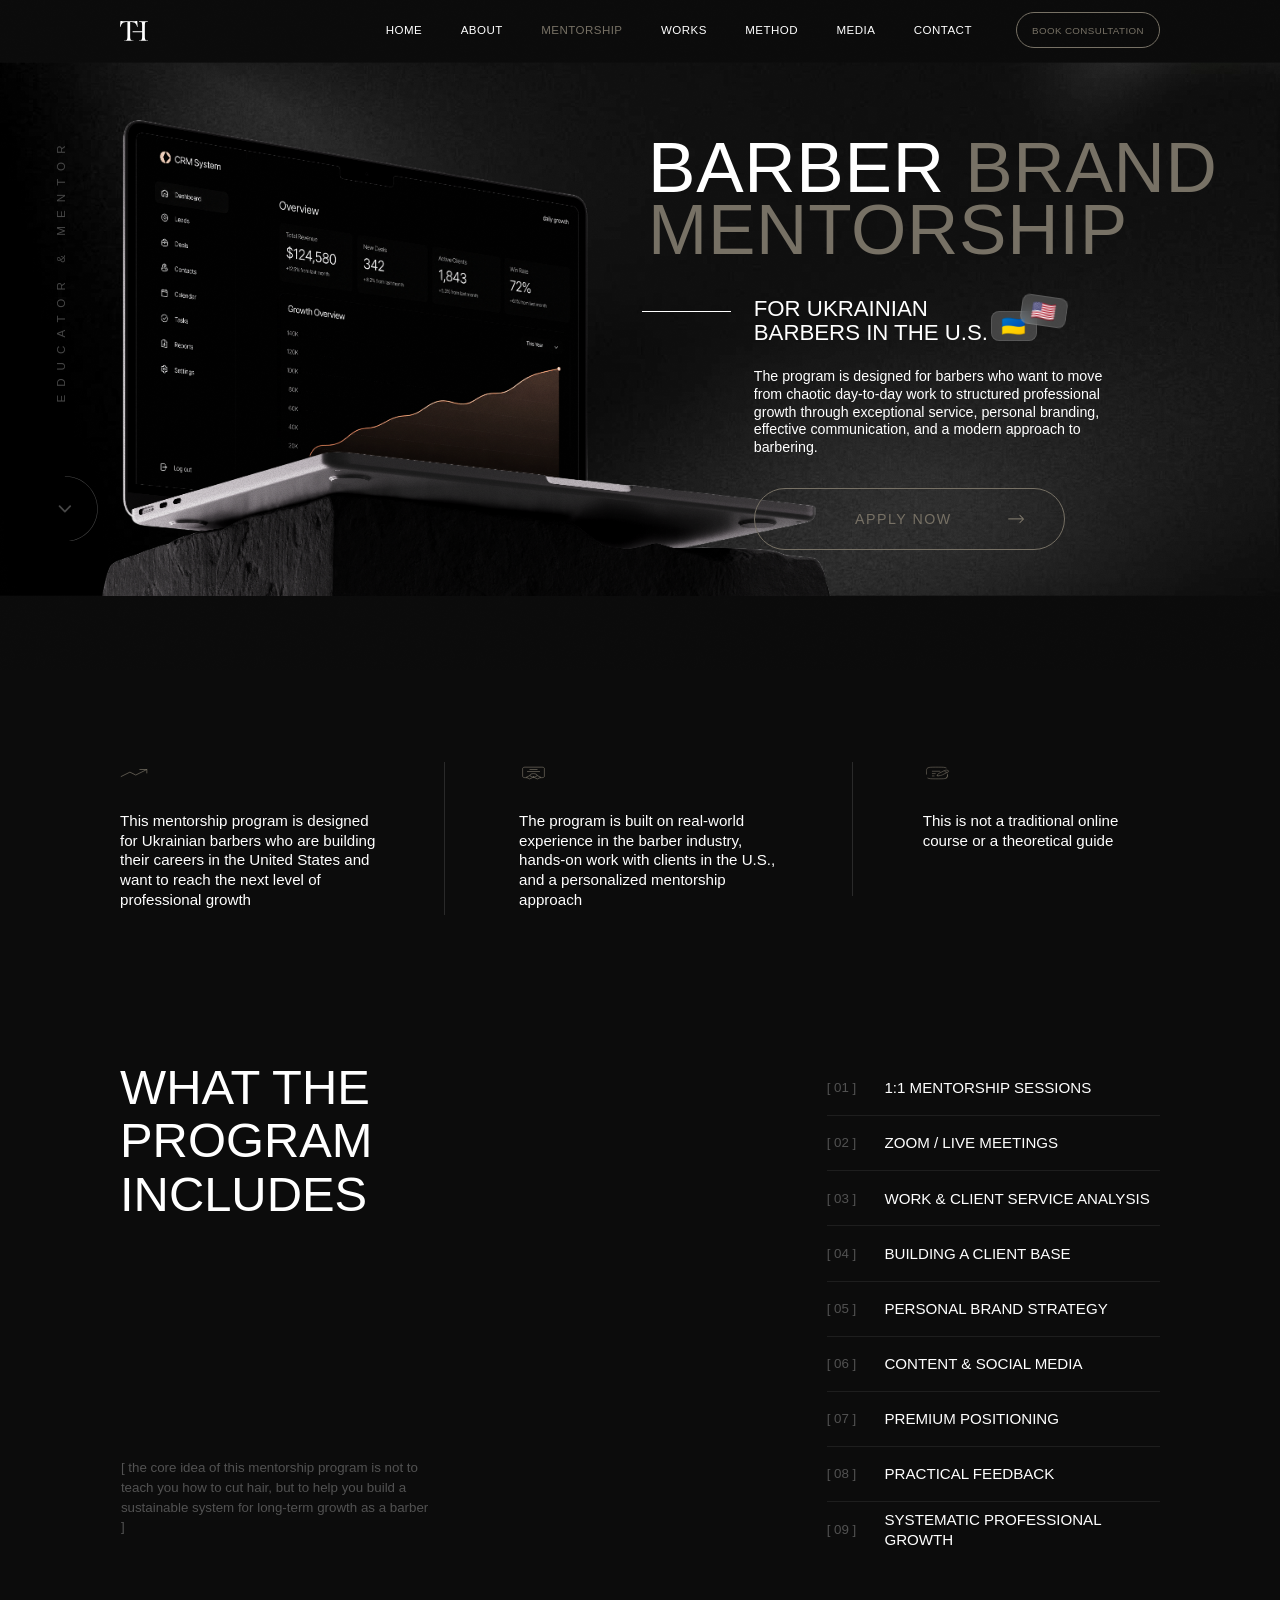
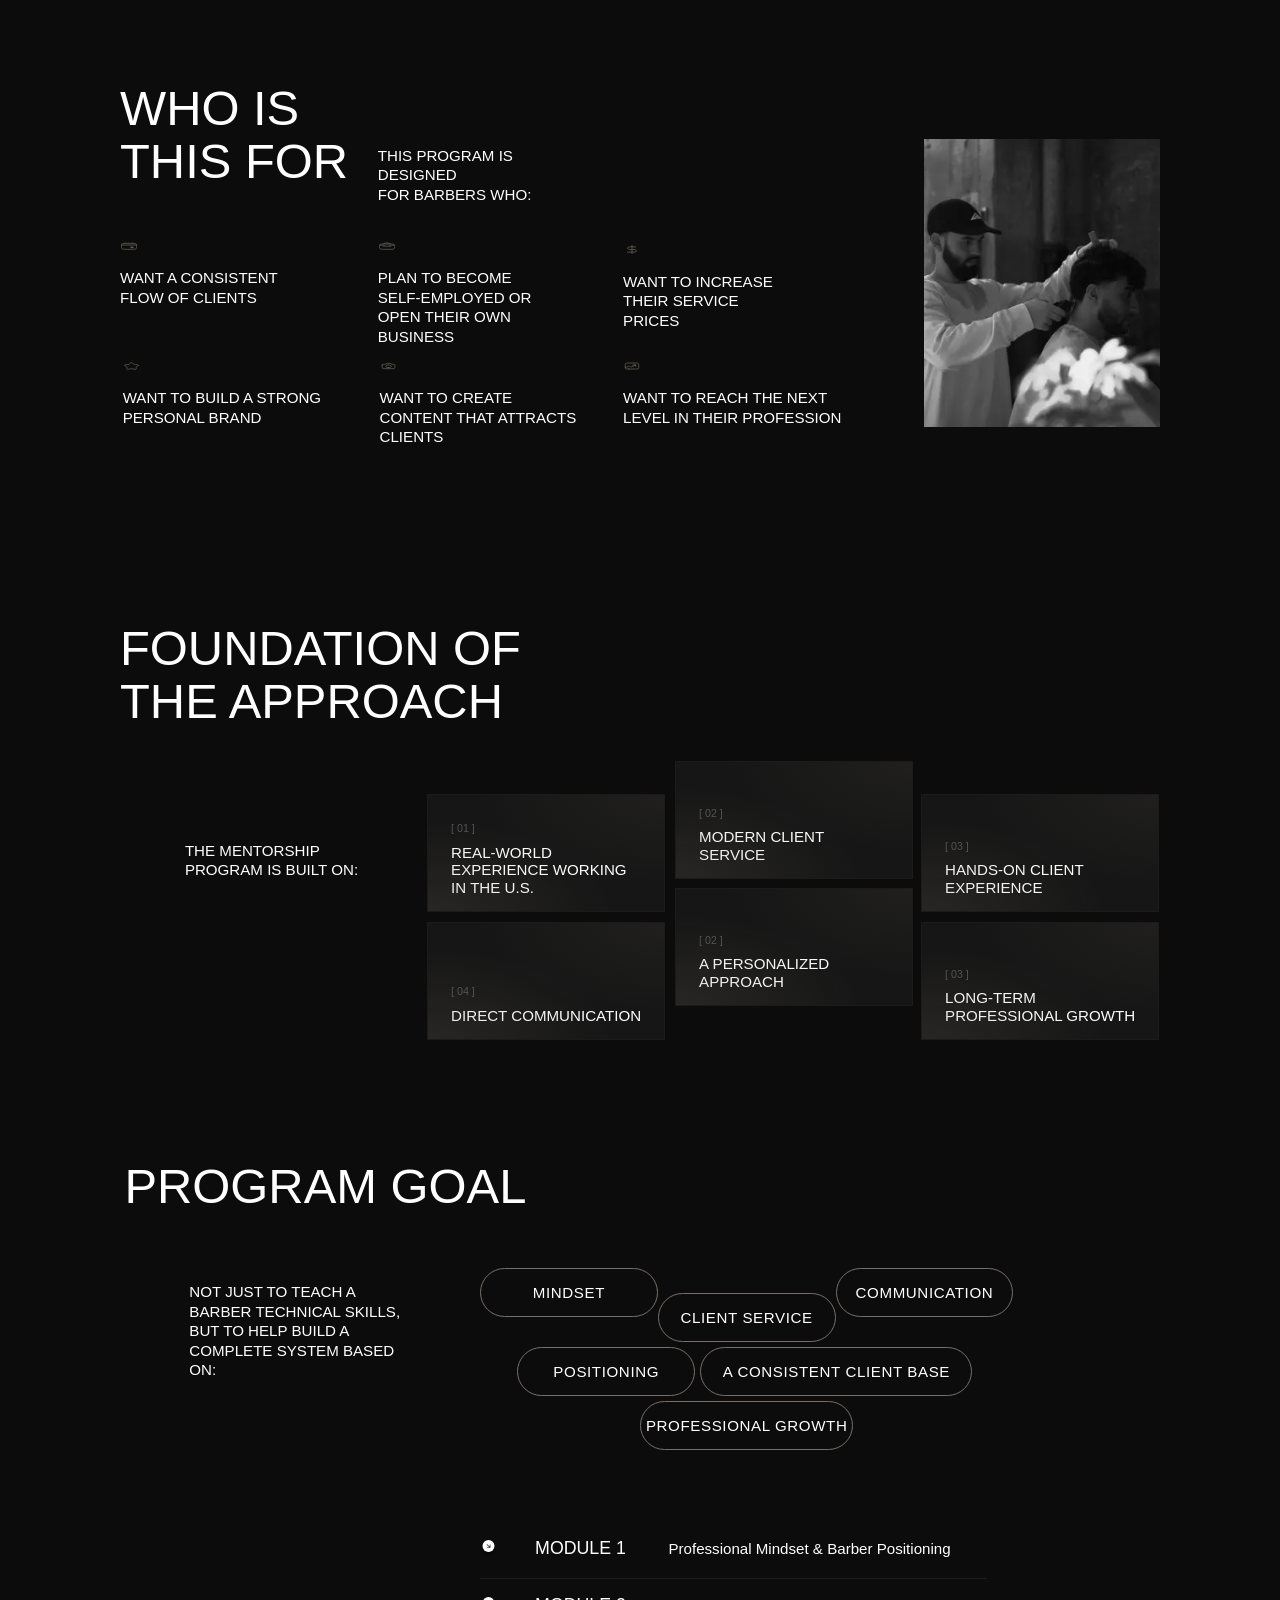
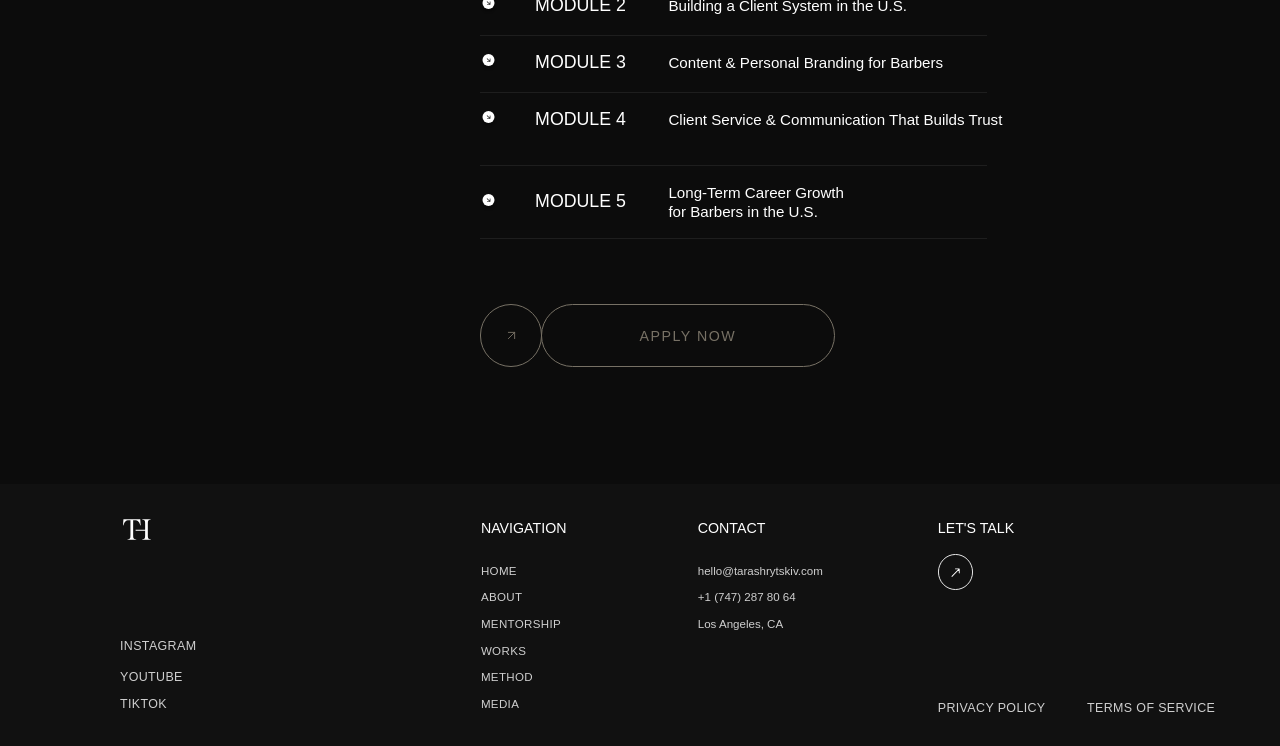
==== mentorship.html @ 2d1a627c "Initial commit — Taras Hrytskiv personal website Co-Authored-By: Claude Sonnet 4.6 <noreply@anthropi" ====
<!DOCTYPE html>
<html lang="en">
<head>
  <meta charset="UTF-8" />
  <link rel="icon" type="image/x-icon" href="assets/favicon.ico" />
  <link rel="icon" type="image/svg+xml" href="assets/favicon.svg" />
  <link rel="icon" type="image/png" sizes="32x32" href="assets/favicon-32.png" />
  <link rel="apple-touch-icon" sizes="180x180" href="assets/apple-touch-icon.png" />
  <meta name="viewport" content="width=device-width, initial-scale=1.0" />
  <title>Barber Brand Mentorship — Taras Hrytskiv</title>
  <link rel="stylesheet" href="styles/base.css" />
  <link rel="stylesheet" href="styles/bbm-hero.css" />
  <link rel="stylesheet" href="styles/method-hero.css" />
  <link rel="stylesheet" href="styles/bbm-b2.css" />
  <link rel="stylesheet" href="styles/bbm-b3.css" />
  <link rel="stylesheet" href="styles/bbm-b4.css" />
  <link rel="stylesheet" href="styles/bbm-b5.css" />
  <link rel="stylesheet" href="styles/bbm-b6.css" />
  <link rel="stylesheet" href="styles/footer.css" />
</head>
<body>

<!-- ═══ BBM BLOCK 1 — Hero ═══ -->
<section class="bbm-hero">

  <div class="bbm-hero__mask-group">
    <img class="bbm-hero__bg-img" src="assets/bg_photo.webp" alt="" />
    <img class="bbm-hero__macbook" src="assets/macbook_mockup.png" alt="" />
  </div>

  <!-- Noise grain overlay -->
  <div class="bbm-hero__grain" aria-hidden="true"></div>

  <!-- Vertical side text -->
  <div class="method-hero__side-text" aria-hidden="true">
    <span>EDUCATOR &amp; MENTOR</span>
  </div>

  <nav class="bbm-hero__nav">
    <img class="bbm-hero__logo" src="assets/logo.svg" alt="TH" />
    <ul class="bbm-hero__nav-links">
      <li><a href="index.html">Home</a></li>
      <li><a href="index.html#about">About</a></li>
      <li><a href="mentorship.html" class="active">Mentorship</a></li>
      <li><a href="index.html#works">Works</a></li>
      <li><a href="method.html">Method</a></li>
      <li><a href="index.html#media">Media</a></li>
      <li><a href="#contact">Contact</a></li>
    </ul>
    <a href="#" class="bbm-hero__cta-btn">
      <span>Book Consultation</span>
    </a>
  </nav>

  <h1 class="bbm-hero__heading">
    <span class="bbm-hero__h-white">BARBER </span><span class="bbm-hero__h-gray">BRAND MENTORSHIP</span>
  </h1>

  <div class="bbm-hero__line-decor"></div>

  <p class="bbm-hero__subtitle">FOR UKRAINIAN<br>BARBERS IN THE U.S.</p>

  <div class="bbm-hero__flag-1">🇺🇦</div>
  <div class="bbm-hero__flag-2">🇺🇸</div>

  <p class="bbm-hero__desc">The program is designed for barbers who want to move from chaotic day-to-day work to structured professional growth through exceptional service, personal branding, effective communication, and a modern approach to barbering.</p>

  <a href="#" class="bbm-hero__more-btn">
    <span>Apply Now</span>
    <img class="arrow" src="assets/arrow.svg" alt="" />
  </a>

  <div class="bbm-hero__scroll">
    <svg viewBox="0 0 74 74" fill="none" xmlns="http://www.w3.org/2000/svg">
      <path d="M37 0C46.813 -4.2894e-07 56.2241 3.8982 63.163 10.837C70.1018 17.7759 74 27.187 74 37C74 46.813 70.1018 56.2241 63.163 63.1629C56.2241 70.1018 46.813 74 37 74L37 73.3812C46.6489 73.3812 55.9026 69.5482 62.7254 62.7254C69.5482 55.9026 73.3812 46.6489 73.3812 37C73.3812 27.3511 69.5482 18.0974 62.7254 11.2746C55.9026 4.45178 46.6489 0.618774 37 0.618774L37 0Z" fill="#474747"/>
      <g class="bbm-scroll-arrow">
        <path d="M31 34L37 40L43 34" stroke="#474747" stroke-width="2" stroke-linecap="round" stroke-linejoin="round"/>
      </g>
    </svg>
  </div>

</section>


<!-- ═══ BBM BLOCK 2 — Three columns ═══ -->
<section class="bbm-b2">

  <div class="bbm-b2__col bbm-b2__col-1">
    <img class="bbm-b2__icon" src="assets/bbm_icon_trending.svg" alt="" />
    <p class="bbm-b2__text">This mentorship program is designed for Ukrainian barbers who are building their careers in the United States and want to reach the next level of professional growth</p>
  </div>

  <div class="bbm-b2__divider bbm-b2__divider-1"></div>

  <div class="bbm-b2__col bbm-b2__col-2">
    <img class="bbm-b2__icon" src="assets/bbm_icon_certificate.svg" alt="" />
    <p class="bbm-b2__text">The program is built on real-world experience in the barber industry, hands-on work with clients in the U.S., and a personalized mentorship approach</p>
  </div>

  <div class="bbm-b2__divider bbm-b2__divider-2"></div>

  <div class="bbm-b2__col bbm-b2__col-3">
    <img class="bbm-b2__icon" src="assets/bbm_icon_document.svg" alt="" />
    <p class="bbm-b2__text">This is not a traditional online course or a theoretical guide</p>
  </div>

</section>

<!-- ═══ BBM BLOCK 3 — What the program includes ═══ -->
<section class="bbm-b3">

  <h2 class="bbm-b3__heading">WHAT THE<br>PROGRAM INCLUDES</h2>

  <p class="bbm-b3__note">[ the core idea of this mentorship program is not to teach you how to cut hair, but to help you build a sustainable system for long-term growth as a barber ]</p>

  <ul class="bbm-b3__list">
    <li class="bbm-b3__item"><span class="bbm-b3__num">[ 01 ]</span><span class="bbm-b3__label">1:1 Mentorship Sessions</span></li>
    <li class="bbm-b3__item"><span class="bbm-b3__num">[ 02 ]</span><span class="bbm-b3__label">Zoom / Live Meetings</span></li>
    <li class="bbm-b3__item"><span class="bbm-b3__num">[ 03 ]</span><span class="bbm-b3__label">Work &amp; Client Service Analysis</span></li>
    <li class="bbm-b3__item"><span class="bbm-b3__num">[ 04 ]</span><span class="bbm-b3__label">Building a Client Base</span></li>
    <li class="bbm-b3__item"><span class="bbm-b3__num">[ 05 ]</span><span class="bbm-b3__label">Personal Brand Strategy</span></li>
    <li class="bbm-b3__item"><span class="bbm-b3__num">[ 06 ]</span><span class="bbm-b3__label">Content &amp; Social Media</span></li>
    <li class="bbm-b3__item"><span class="bbm-b3__num">[ 07 ]</span><span class="bbm-b3__label">Premium Positioning</span></li>
    <li class="bbm-b3__item"><span class="bbm-b3__num">[ 08 ]</span><span class="bbm-b3__label">Practical Feedback</span></li>
    <li class="bbm-b3__item bbm-b3__item--last"><span class="bbm-b3__num">[ 09 ]</span><span class="bbm-b3__label">Systematic Professional Growth</span></li>
  </ul>

</section>


<!-- ═══ BBM BLOCK 4 — Who is this for ═══ -->
<section class="bbm-b4">


  <h2 class="bbm-b4__heading">WHO IS<br>THIS FOR</h2>

  <p class="bbm-b4__subtitle">THIS PROGRAM IS DESIGNED<br>FOR BARBERS WHO:</p>

  <!-- Row 1 -->
  <div class="bbm-b4__item bbm-b4__item--r1c1">
    <img class="bbm-b4__icon" src="assets/bbm_icon_calendar.svg" alt="" />
    <p class="bbm-b4__text">WANT A CONSISTENT FLOW OF CLIENTS</p>
  </div>
  <div class="bbm-b4__item bbm-b4__item--r1c2">
    <img class="bbm-b4__icon" src="assets/bbm_icon_case.svg" alt="" />
    <p class="bbm-b4__text">PLAN TO BECOME SELF-EMPLOYED OR OPEN THEIR OWN BUSINESS</p>
  </div>
  <div class="bbm-b4__item bbm-b4__item--r1c3">
    <img class="bbm-b4__icon" src="assets/bbm_icon_dollar.svg" alt="" />
    <p class="bbm-b4__text">WANT TO INCREASE THEIR SERVICE PRICES</p>
  </div>

  <!-- Row 2 -->
  <div class="bbm-b4__item bbm-b4__item--r2c1">
    <img class="bbm-b4__icon" src="assets/bbm_icon_star.svg" alt="" />
    <p class="bbm-b4__text">WANT TO BUILD A STRONG PERSONAL BRAND</p>
  </div>
  <div class="bbm-b4__item bbm-b4__item--r2c2">
    <img class="bbm-b4__icon" src="assets/bbm_icon_camera.svg" alt="" />
    <p class="bbm-b4__text">WANT TO CREATE CONTENT THAT ATTRACTS CLIENTS</p>
  </div>
  <div class="bbm-b4__item bbm-b4__item--r2c3">
    <img class="bbm-b4__icon" src="assets/bbm_icon_chart.svg" alt="" />
    <p class="bbm-b4__text">WANT TO REACH THE NEXT LEVEL IN THEIR PROFESSION</p>
  </div>

  <!-- Barber photo -->
  <div class="bbm-b4__photo-wrap">
    <img class="bbm-b4__photo" src="assets/bbm_b4_photo.webp" alt="" />
  </div>

</section>


<!-- ═══ BBM BLOCK 5 — Foundation of the approach ═══ -->
<section class="bbm-b5">

  <h2 class="bbm-b5__heading">FOUNDATION OF<br>THE APPROACH</h2>
  <p class="bbm-b5__subtitle">THE MENTORSHIP<br>PROGRAM IS BUILT ON:</p>

  <!-- Card col1 row1 -->
  <div class="bbm-b5__card bbm-b5__card--c1r1">
    <span class="bbm-b5__num">[ 01 ]</span>
    <p class="bbm-b5__label">REAL-WORLD EXPERIENCE WORKING IN THE U.S.</p>
  </div>

  <!-- Card col2 row1 — highlighted -->
  <div class="bbm-b5__card bbm-b5__card--c2r1 bbm-b5__card--highlight">
    <span class="bbm-b5__num bbm-b5__num--dark">[ 02 ]</span>
    <p class="bbm-b5__label bbm-b5__label--dark">MODERN CLIENT SERVICE</p>
  </div>

  <!-- Card col3 row1 -->
  <div class="bbm-b5__card bbm-b5__card--c3r1">
    <span class="bbm-b5__num">[ 03 ]</span>
    <p class="bbm-b5__label">HANDS-ON CLIENT EXPERIENCE</p>
  </div>

  <!-- Card col1 row2 -->
  <div class="bbm-b5__card bbm-b5__card--c1r2">
    <span class="bbm-b5__num">[ 04 ]</span>
    <p class="bbm-b5__label">DIRECT COMMUNICATION</p>
  </div>

  <!-- Card col2 row2 -->
  <div class="bbm-b5__card bbm-b5__card--c2r2">
    <span class="bbm-b5__num">[ 02 ]</span>
    <p class="bbm-b5__label">A PERSONALIZED APPROACH</p>
  </div>

  <!-- Card col3 row2 -->
  <div class="bbm-b5__card bbm-b5__card--c3r2">
    <span class="bbm-b5__num">[ 03 ]</span>
    <p class="bbm-b5__label">LONG-TERM PROFESSIONAL GROWTH</p>
  </div>

</section>


<!-- ═══ BBM BLOCK 6 — Program Goal ═══ -->
<section class="bbm-b6">

  <h2 class="bbm-b6__heading">PROGRAM GOAL</h2>
  <p class="bbm-b6__subtitle">NOT JUST TO TEACH A BARBER TECHNICAL SKILLS, BUT TO HELP BUILD A COMPLETE SYSTEM BASED ON:</p>

  <!-- Pill tags -->
  <div class="bbm-b6__tag bbm-b6__tag--1">MINDSET</div>
  <div class="bbm-b6__tag bbm-b6__tag--2">CLIENT SERVICE</div>
  <div class="bbm-b6__tag bbm-b6__tag--3">COMMUNICATION</div>
  <div class="bbm-b6__tag bbm-b6__tag--4">POSITIONING</div>
  <div class="bbm-b6__tag bbm-b6__tag--5">A CONSISTENT CLIENT BASE</div>
  <div class="bbm-b6__tag bbm-b6__tag--6">PROFESSIONAL GROWTH</div>

  <!-- Module list -->
  <div class="bbm-b6__divider bbm-b6__divider--1"></div>
  <div class="bbm-b6__row bbm-b6__row--1">
    <img class="bbm-b6__bullet" src="assets/bbm_b6_bullet.svg" alt="" />
    <span class="bbm-b6__mod">MODULE 1</span>
    <span class="bbm-b6__desc">Professional Mindset &amp; Barber Positioning</span>
  </div>

  <div class="bbm-b6__divider bbm-b6__divider--2"></div>
  <div class="bbm-b6__row bbm-b6__row--2">
    <img class="bbm-b6__bullet" src="assets/bbm_b6_bullet.svg" alt="" />
    <span class="bbm-b6__mod">MODULE 2</span>
    <span class="bbm-b6__desc">Building a Client System in the U.S.</span>
  </div>

  <div class="bbm-b6__divider bbm-b6__divider--3"></div>
  <div class="bbm-b6__row bbm-b6__row--3">
    <img class="bbm-b6__bullet" src="assets/bbm_b6_bullet.svg" alt="" />
    <span class="bbm-b6__mod">MODULE 3</span>
    <span class="bbm-b6__desc">Content &amp; Personal Branding for Barbers</span>
  </div>

  <div class="bbm-b6__divider bbm-b6__divider--4"></div>
  <div class="bbm-b6__row bbm-b6__row--4">
    <img class="bbm-b6__bullet" src="assets/bbm_b6_bullet.svg" alt="" />
    <span class="bbm-b6__mod">MODULE 4</span>
    <span class="bbm-b6__desc bbm-b6__desc--nowrap">Client Service &amp; Communication That Builds Trust</span>
  </div>

  <div class="bbm-b6__divider bbm-b6__divider--5"></div>
  <div class="bbm-b6__row bbm-b6__row--5">
    <img class="bbm-b6__bullet" src="assets/bbm_b6_bullet.svg" alt="" />
    <span class="bbm-b6__mod">MODULE 5</span>
    <span class="bbm-b6__desc">Long-Term Career Growth<br>for Barbers in the U.S.</span>
  </div>
  <div class="bbm-b6__divider bbm-b6__divider--6"></div>

  <!-- Apply Now button -->
  <div class="bbm-b6__apply">
    <div class="bbm-b6__apply-circle">
      <img src="assets/bbm_b6_arrow.svg" alt="" />
    </div>
    <a href="#" class="bbm-b6__apply-btn">
      <span>APPLY NOW</span>
    </a>
  </div>

</section>


<!-- ═══ FOOTER ═══ -->
<footer class="ft" id="contact">

  <div class="ft__panel"></div>

  <img class="ft__logo" src="assets/ft_logo.svg" alt="TH" />

  <a href="https://www.instagram.com/taras.cuts?igsh=NTc4MTIwNjQ2YQ%3D%3D&utm_source=qr" target="_blank" rel="noopener" class="ft__social ft__social-instagram">Instagram</a>
  <a href="https://youtube.com/@tarascuts?si=Wfja1_DEX-10b1oQ" target="_blank" rel="noopener" class="ft__social ft__social-youtube">YouTube</a>
  <a href="https://www.tiktok.com/@taras_cuts?_r=1&_t=ZP-96fn0M9H2cR" target="_blank" rel="noopener" class="ft__social ft__social-tiktok">TikTok</a>

  <p class="ft__col-title ft__col-title-nav">Navigation</p>
  <nav class="ft__nav">
    <a href="index.html">Home</a>
    <a href="#">About</a>
    <a href="#">Mentorship</a>
    <a href="#">Works</a>
    <a href="#">Method</a>
    <a href="#">Media</a>
  </nav>

  <p class="ft__col-title ft__col-title-contact">Contact</p>
  <div class="ft__contact">
    <a href="mailto:hello@tarashrytskiv.com">hello@tarashrytskiv.com</a>
    <a href="tel:+17472878064">+1 (747) 287 80 64</a>
    <span>Los Angeles, CA</span>
  </div>

  <p class="ft__col-title ft__col-title-talk">Let's Talk</p>
  <a href="#" class="ft__talk-btn">
    <img src="assets/ft_arrow.svg" alt="→" />
  </a>

  <a href="#" class="ft__legal ft__legal-privacy">Privacy Policy</a>
  <a href="#" class="ft__legal ft__legal-terms">Terms of Service</a>

</footer>


<script>
// ═══ BBM BLOCK 2 — Scroll animations ═══
(function() {
  function animIn(el) {
    el.classList.add('anim-in');
    el.addEventListener('animationend', () => {
      el.classList.remove('anim-in');
      el.classList.add('anim-done');
    }, { once: true });
  }

  const obs = new IntersectionObserver(entries => {
    entries.forEach(e => {
      if (!e.isIntersecting) return;
      obs.unobserve(e.target);
      const el = e.target;
      const delay = parseFloat(el.dataset.delay || 0);
      setTimeout(() => animIn(el), delay);
    });
  }, { threshold: 0.2 });

  document.querySelectorAll('.bbm-b2__col, .bbm-b2__divider').forEach((el, i) => {
    el.dataset.delay = i * 100;
    obs.observe(el);
  });

  document.querySelectorAll('.bbm-b3__heading, .bbm-b3__note').forEach((el, i) => {
    el.dataset.delay = i * 120;
    obs.observe(el);
  });

  document.querySelectorAll('.bbm-b6__heading, .bbm-b6__subtitle, .bbm-b6__tag, .bbm-b6__row, .bbm-b6__apply').forEach((el, i) => {
    el.dataset.delay = i * 60;
    obs.observe(el);
  });

  document.querySelectorAll('.bbm-b5__heading, .bbm-b5__subtitle, .bbm-b5__card').forEach((el, i) => {
    el.dataset.delay = i * 80;
    obs.observe(el);
  });

  document.querySelectorAll('.bbm-b4__heading, .bbm-b4__subtitle, .bbm-b4__item, .bbm-b4__photo-wrap').forEach((el, i) => {
    el.dataset.delay = i * 80;
    obs.observe(el);
  });

  document.querySelectorAll('.bbm-b3__item').forEach((el, i) => {
    el.dataset.delay = i * 70;
    obs.observe(el);
  });
})();
</script>
</body>
</html>
---- styles/base.css ----
@import url('https://fonts.googleapis.com/css2?family=Playball&display=swap');

*, *::before, *::after {
  box-sizing: border-box;
  margin: 0;
  padding: 0;
}

html, body {
  background: #0c0c0c;
  color: #fff;
  font-family: 'Helvetica Neue', Helvetica, Arial, sans-serif;
  min-height: 100vh;
  overflow-x: hidden;
}
---- styles/bbm-hero.css ----
/* ═══ BBM BLOCK 1 — Barber Brand Mentorship — Hero ═══
   Reference: 1440 × 670 px
   Horizontal px → vw: value / 1440 * 100                  */

/* ── Load-in animations ── */
@keyframes bbmSlideLeft {
  from { opacity: 0; transform: translateX(-32px); }
  to   { opacity: 1; transform: translateX(0); }
}

@keyframes bbmRiseUp {
  from { opacity: 0; transform: translateY(80px); }
  to   { opacity: 1; transform: translateY(0); }
}

@keyframes bbmScrollPulse {
  0%, 100% { transform: translateY(0); }
  50%       { transform: translateY(6px); }
}

/* Card-deal: flag 1 (UA) — starts center-right, flies left to position */
@keyframes bbmCardDeal1 {
  0%   { opacity: 0; transform: translateX(1.8vw) translateY(0.5vw) scale(0.85) rotate(6deg); }
  55%  { opacity: 1; transform: translateX(-0.3vw) translateY(-0.15vw) scale(1.04) rotate(-2deg); }
  75%  { transform: translateX(0.1vw) translateY(0.05vw) scale(0.98) rotate(1deg); }
  100% { opacity: 1; transform: translateX(0) translateY(0) scale(1) rotate(0deg); }
}

/* Card-deal: flag 2 (US) — starts center-left, flies right, ends rotated */
@keyframes bbmCardDeal2 {
  0%   { opacity: 0; transform: translateX(-1.4vw) translateY(0.8vw) scale(0.85) rotate(2deg); }
  55%  { opacity: 1; transform: translateX(0.3vw) translateY(-0.2vw) scale(1.04) rotate(12deg); }
  75%  { transform: translateX(-0.1vw) translateY(0.1vw) scale(0.98) rotate(7deg); }
  100% { opacity: 1; transform: translateX(0) translateY(0) scale(1) rotate(8.43deg); }
}

.bbm-hero__heading,
.bbm-hero__line-decor,
.bbm-hero__subtitle,
.bbm-hero__desc,
.bbm-hero__more-btn {
  opacity: 0;
  animation: bbmSlideLeft 0.7s ease forwards;
}

.bbm-hero__heading    { animation-delay: 0.1s; }
.bbm-hero__line-decor { animation-delay: 0.3s; }
.bbm-hero__subtitle   { animation-delay: 0.35s; }
.bbm-hero__desc       { animation-delay: 0.5s; }
.bbm-hero__more-btn   { animation-delay: 0.6s; }

/* Flags — card deal animation */
.bbm-hero__flag-1 {
  opacity: 0;
  animation: bbmCardDeal1 0.65s cubic-bezier(0.34, 1.56, 0.64, 1) forwards;
  animation-delay: 0.45s;
}

.bbm-hero__flag-2 {
  opacity: 0;
  animation: bbmCardDeal2 0.65s cubic-bezier(0.34, 1.56, 0.64, 1) forwards;
  animation-delay: 0.58s;
}

/* ── Hero section ── */
.bbm-hero {
  position: relative;
  width: 100vw;
  height: 46.528vw; /* 670/1440 */
  min-height: 670px;
  background: #0c0c0c;
  overflow: hidden;
}

/* ── Noise grain overlay ── */
.bbm-hero__grain {
  position: absolute;
  inset: 0;
  background-image: url('../assets/rectangle_pattern.png');
  background-size: 220px 220px;
  opacity: 0.06;
  pointer-events: none;
  z-index: 4;
}

/* ── Mask group ── */
.bbm-hero__mask-group {
  position: absolute;
  left: 0;
  top: 4.861vw;      /* 70/1440 */
  width: 100vw;
  height: 41.667vw;  /* 600/1440 */
  overflow: hidden;
  pointer-events: none;
  z-index: 0;
}

/* Dark studio background — same technique as main hero */
.bbm-hero__bg-img {
  position: absolute;
  width: 41.667vw;
  height: 100vw;
  top: 50%;
  left: 50%;
  transform: translate(-50%, -50%) rotate(-90deg);
  object-fit: cover;
  z-index: 0;
}

/* MacBook mockup — PNG with transparent bg from Photoroom */
.bbm-hero__macbook {
  opacity: 0;
  animation: bbmRiseUp 1s ease forwards;
  animation-delay: 0s;
  position: absolute;
  left: -3.75vw;     /* -54/1440 */
  top: -8.472vw;     /* (-72-50)/1440 */
  width: 77.986vw;   /* 1123/1440 */
  height: auto;
  z-index: 1;
}

/* ── Foreground layer ── */
.bbm-hero__nav,
.bbm-hero__heading,
.bbm-hero__line-decor,
.bbm-hero__subtitle,
.bbm-hero__flag-1,
.bbm-hero__flag-2,
.bbm-hero__desc,
.bbm-hero__more-btn,
.bbm-hero__scroll {
  position: absolute;
  z-index: 5;
}

/* ── Navigation ── */
.bbm-hero__nav {
  top: 0;
  left: 0;
  right: 0;
  height: 4.167vw;   /* 60/1440 */
}

.bbm-hero__logo {
  position: absolute;
  left: 9.375vw;     /* 135/1440 */
  top: 1.319vw;      /* 19/1440 */
  width: 2.222vw;    /* 32/1440 */
  height: 2.222vw;
}

.bbm-hero__nav-links {
  position: absolute;
  top: 1.597vw;      /* 23/1440 */
  left: 30.139vw;    /* 434/1440 */
  display: flex;
  gap: 3vw;
  list-style: none;
}

.bbm-hero__nav-links li a {
  font-weight: 300;
  font-size: 0.903vw; /* 13/1440 */
  letter-spacing: 0.04em;
  color: #fff;
  text-decoration: none;
  text-transform: uppercase;
  line-height: 1.528vw;
  white-space: nowrap;
  display: inline-block;
  transition: transform 0.2s ease;
}

.bbm-hero__nav-links li a:hover {
  transform: translateY(-3px) scale(1.08);
}

/* Active page indicator */
.bbm-hero__nav-links li a.active {
  color: #777165;
}

/* CTA button */
.bbm-hero__cta-btn {
  position: absolute;
  left: 79.375vw;    /* 1143/1440 */
  top: 0.972vw;      /* 14/1440 */
  width: 11.25vw;    /* 162/1440 */
  height: 2.778vw;   /* 40/1440 */
  border: 1px solid #777165;
  border-radius: 10.417vw;
  display: flex;
  align-items: center;
  justify-content: center;
  text-decoration: none;
  overflow: hidden;
  transition: border-color 0.5s ease;
}

.bbm-hero__cta-btn::after {
  content: '';
  position: absolute;
  inset: 0;
  border-radius: 10.417vw;
  background: linear-gradient(90deg, #777165 0%, #0c0c0c 100%);
  clip-path: inset(0 100% 0 0 round 10.417vw);
  transition: clip-path 0.4s ease;
  z-index: 0;
}

.bbm-hero__cta-btn:hover { border-color: #a09a8e; }
.bbm-hero__cta-btn:hover::after { clip-path: inset(0 0% 0 0 round 10.417vw); }

.bbm-hero__cta-btn span {
  position: relative;
  z-index: 1;
  font-weight: 300;
  font-size: 0.764vw; /* 11/1440 */
  color: #777165;
  text-transform: uppercase;
  letter-spacing: 0.04em;
  white-space: nowrap;
  transition: color 0.4s ease;
}

.bbm-hero__cta-btn:hover span { color: #fff; }

/* ── Main heading ── */
.bbm-hero__heading {
  left: 50.625vw;    /* 729/1440 */
  top: 10.694vw;     /* 154/1440 */
  width: 54.444vw;   /* 784/1440 */
  font-weight: 100;
  font-size: 5.556vw; /* 80/1440 */
  line-height: 4.861vw; /* 70/1440 */
  text-transform: uppercase;
  letter-spacing: 0.01em;
}

.bbm-hero__h-white { color: #fff; }
.bbm-hero__h-gray  { color: #777165; }

/* ── Decorative horizontal line ── */
.bbm-hero__line-decor {
  left: 50.139vw;    /* 722/1440 */
  top: 24.306vw;     /* 350/1440 */
  width: 6.944vw;    /* 100/1440 */
  height: 1px;
  background: #fff;
}

/* ── Subtitle ── */
.bbm-hero__subtitle {
  left: 58.889vw;    /* 848/1440 */
  top: 23.194vw;     /* 334/1440 */
  width: 19.306vw;   /* 278/1440 */
  font-weight: 300;
  font-size: 1.736vw; /* 25/1440 */
  line-height: 1.875vw; /* 27/1440 */
  color: #fff;
  text-transform: uppercase;
}

/* ── Flag badges ── */
.bbm-hero__flag-1,
.bbm-hero__flag-2 {
  display: flex;
  align-items: center;
  justify-content: center;
  width: 3.570vw;    /* 51.4/1440 */
  height: 2.380vw;   /* 34.27/1440 */
  background: rgba(255,255,255,0.2);
  border: 1px solid rgba(255,255,255,0.1);
  border-radius: 0.625vw; /* 9/1440 */
  backdrop-filter: blur(7.5px);
  -webkit-backdrop-filter: blur(7.5px);
  font-size: 1.563vw; /* ~22.5px */
  line-height: 1;
}

.bbm-hero__flag-1 {
  left: 77.431vw;    /* 1115/1440 */
  top: 24.315vw;     /* 350.14/1440 */
}

.bbm-hero__flag-2 {
  left: 79.731vw;    /* 1148/1440 */
  top: 23.125vw;     /* 333/1440 */
  transform: rotate(8.43deg);
}

/* ── Description ── */
.bbm-hero__desc {
  left: 58.889vw;    /* 848/1440 */
  top: 28.75vw;      /* 414/1440 */
  width: 29.514vw;   /* 425/1440 */
  font-weight: 300;
  font-size: 1.111vw; /* 16/1440 */
  line-height: 1.389vw; /* 20/1440 */
  color: #fff;
}

/* ── More Details button ── */
.bbm-hero__more-btn {
  left: 58.889vw;    /* 848/1440 */
  top: 38.125vw;     /* 549/1440 */
  width: 24.306vw;   /* 350/1440 */
  height: 4.861vw;   /* 70/1440 */
  border: 1px solid #777165;
  border-radius: 10.417vw;
  display: flex;
  align-items: center;
  padding: 0 3.264vw;
  justify-content: space-between;
  text-decoration: none;
  overflow: hidden;
  transition: border-color 0.5s ease;
}

.bbm-hero__more-btn::after {
  content: '';
  position: absolute;
  inset: 0;
  border-radius: 10.417vw;
  background: linear-gradient(90deg, #777165 0%, #0c0c0c 100%);
  clip-path: inset(0 100% 0 0 round 10.417vw);
  transition: clip-path 0.4s ease;
  z-index: 0;
}

.bbm-hero__more-btn:hover { border-color: #a09a8e; }
.bbm-hero__more-btn:hover::after { clip-path: inset(0 0% 0 0 round 10.417vw); }

.bbm-hero__more-btn span {
  font-weight: 300;
  font-size: 1.111vw;
  color: #777165;
  text-transform: uppercase;
  letter-spacing: 0.117vw;
  position: relative;
  z-index: 1;
  flex: 1;
  text-align: center;
  transition: color 0.4s ease;
}

.bbm-hero__more-btn:hover span { color: #fff; }

.bbm-hero__more-btn .arrow {
  width: 0.934vw;
  height: 0.934vw;
  transform: rotate(-135deg);
  transition: transform 0.35s ease, filter 0.4s ease;
  position: relative;
  z-index: 1;
}

.bbm-hero__more-btn:hover .arrow {
  transform: rotate(-90deg);
  filter: brightness(10);
}

/* ── Scroll button ── */
.bbm-hero__scroll {
  left: 2.5vw;       /* 36/1440 */
  top: 37.153vw;     /* 535/1440 */
  width: 5.139vw;    /* 74/1440 */
  height: 5.139vw;
}

.bbm-hero__scroll svg {
  width: 100%;
  height: 100%;
}

.bbm-scroll-arrow {
  animation: bbmScrollPulse 1.6s ease-in-out infinite;
  transform-origin: center;
}
---- styles/method-hero.css ----
/* ═══ METHOD — Hero block ═══
   Reference: 1440 × 670 px
   Horizontal px → vw: value / 1440 * 100  */

/* ── Load-in animations ── */
@keyframes mhSlideLeft {
  from { opacity: 0; transform: translateX(-32px); }
  to   { opacity: 1; transform: translateX(0); }
}

@keyframes mhFadeUp {
  from { opacity: 0; transform: translateY(28px); }
  to   { opacity: 1; transform: translateY(0); }
}

@keyframes mhBookRise {
  from { opacity: 0; transform: translateY(60px); }
  to   { opacity: 1; transform: translateY(0); }
}

.method-hero__heading,
.method-hero__barber,
.method-hero__desc-row,
.method-hero__more-btn { opacity: 0; }

.method-hero__heading  { animation: mhSlideLeft 0.75s ease forwards; animation-delay: 0.05s; }
.method-hero__barber   { animation: mhSlideLeft 0.75s ease forwards; animation-delay: 0.18s; }
.method-hero__desc-row { animation: mhSlideLeft 0.65s ease forwards; animation-delay: 0.45s; }
.method-hero__more-btn { animation: mhFadeUp    0.6s  ease forwards; animation-delay: 0.6s;  }

.method-hero__book {
  opacity: 0;
  animation: mhBookRise 1.1s cubic-bezier(0.22, 1, 0.36, 1) forwards;
  animation-delay: 0s;
}

/* ── Section ── */
.method-hero {
  position: relative;
  width: 100vw;
  height: 46.528vw;   /* 670/1440 */
  min-height: 670px;
  background: #0c0c0c;
  overflow: hidden;
}

/* ── Background — точно как bbm-hero / index.html ── */
.method-hero__mask-group {
  position: absolute;
  left: 0;
  top: 4.861vw;     /* 70/1440 — под навом */
  width: 100vw;
  height: 41.667vw; /* 600/1440 */
  overflow: hidden;
  pointer-events: none;
  z-index: 0;
}

.method-hero__bg-img {
  position: absolute;
  width: 41.667vw;
  height: 100vw;
  top: 50%;
  left: 50%;
  transform: translate(-50%, -50%) rotate(-90deg);
  object-fit: cover;
  z-index: 0;
}

/* ── Book mockup ── */
.method-hero__book {
  position: absolute;
  left: -14.236vw;    /* -205/1440 */
  top: -4.583vw;      /* -66/1440  */
  width: 80.764vw;    /* 1163/1440 */
  height: auto;
  pointer-events: none;
  z-index: 1;
}

/* ── Grain overlay ── */
.method-hero__grain {
  position: absolute;
  inset: 0;
  background-image: url('../assets/rectangle_pattern.png');
  background-size: 220px 220px;
  opacity: 0.05;
  pointer-events: none;
  z-index: 2;
}

/* ── Foreground z-layer ── */
.method-hero__nav,
.method-hero__side-text,
.method-hero__heading,
.method-hero__barber,
.method-hero__desc-row,
.method-hero__more-btn,
.method-hero__scroll {
  position: absolute;
  z-index: 5;
}

/* ── Navigation ── */
/* Nav reuses bbm-hero__nav classes — only section wrapper overrides needed */
.method-hero .bbm-hero__nav  { position: absolute; z-index: 5; }
.method-hero .bbm-hero__logo { position: absolute; z-index: 5; }

/* ── Vertical side text ── */
.method-hero__side-text {
  left: 3.819vw;      /* ~55px — container's effective left after -translate-x-full */
  top:  10.833vw;     /* 156/1440 */
  width: 1.875vw;     /* 27/1440  */
  height: 20.486vw;   /* 295/1440 */
  display: flex;
  align-items: center;
  justify-content: center;
}

.method-hero__side-text span {
  white-space: nowrap;
  transform: rotate(-90deg);
  font-weight: 300;
  font-size: 0.903vw;     /* 13/1440 */
  letter-spacing: 0.632vw; /* 9.1/1440 */
  color: #474747;
  text-transform: uppercase;
}

/* ── Main heading ── */
.method-hero__heading {
  left: 44.722vw;     /* 644/1440 */
  top:  9.722vw;      /* 140/1440 */
  font-weight: 100;
  font-size: 5.208vw; /* 75/1440  */
  line-height: 5.208vw;
  color: #fff;
  text-transform: uppercase;
}

.method-hero__gold { color: #777165; }

/* ── "BARBER" (third line, indented) ── */
.method-hero__barber {
  left: 57.083vw;     /* 822/1440 */
  top:  20.139vw;     /* 290/1440 */
  font-weight: 100;
  font-size: 5.208vw;
  line-height: 5.208vw;
  color: #777165;
  text-transform: uppercase;
  margin: 0;
}

/* ── Desc row: line + text ── */
.method-hero__desc-row {
  left: 52.083vw;     /* 750/1440 */
  top:  26.944vw;     /* 388/1440 */
  display: flex;
  align-items: flex-start;
  gap: 0.903vw;       /* ~13px gap between line end and text */
}

.method-hero__line-decor {
  width: 4.236vw;     /* 61/1440 */
  height: 1px;
  background: #777165;
  flex-shrink: 0;
  margin-top: 0.764vw; /* vertically center with first text line (~11px) */
}

.method-hero__desc {
  width: 25.833vw;    /* 372/1440 */
  font-weight: 300;
  font-size: 1.181vw; /* 17/1440  */
  line-height: 1.528vw;
  text-transform: uppercase;
  margin: 0;
}

.method-hero__desc .mh-gold { color: #777165; }
.method-hero__desc .mh-white { color: #fff; }

/* ── More Details button ── */
.method-hero__more-btn {
  left: 57.083vw;     /* 822/1440 */
  top:  37.153vw;     /* 535/1440 */
  width: 24.306vw;    /* 350/1440 */
  height: 4.861vw;    /* 70/1440  */
  border: 1px solid #777165;
  border-radius: 10.417vw;
  display: flex;
  align-items: center;
  padding: 0 3.264vw;
  justify-content: space-between;
  text-decoration: none;
  overflow: hidden;
  transition: border-color 0.5s ease;
}

.method-hero__more-btn::after {
  content: '';
  position: absolute;
  inset: 0;
  border-radius: 10.417vw;
  background: linear-gradient(90deg, #777165 0%, #0c0c0c 100%);
  clip-path: inset(0 100% 0 0 round 10.417vw);
  transition: clip-path 0.4s ease;
  z-index: 0;
}

.method-hero__more-btn:hover { border-color: #a09a8e; }
.method-hero__more-btn:hover::after { clip-path: inset(0 0% 0 0 round 10.417vw); }

.method-hero__more-btn span {
  font-weight: 300;
  font-size: 1.111vw;
  color: #777165;
  text-transform: uppercase;
  letter-spacing: 0.117vw;
  position: relative;
  z-index: 1;
  flex: 1;
  text-align: center;
  transition: color 0.4s ease;
}

.method-hero__more-btn:hover span { color: #fff; }

.method-hero__more-btn .arrow {
  width: 0.934vw;
  height: 0.934vw;
  transform: rotate(-135deg);
  transition: transform 0.35s ease, filter 0.4s ease;
  position: relative;
  z-index: 1;
}

.method-hero__more-btn:hover .arrow {
  transform: rotate(-90deg);
  filter: brightness(10);
}

/* ── Scroll indicator ── */
.method-hero__scroll {
  left: 2.5vw;        /* 36/1440 */
  top:  37.153vw;     /* 535/1440 */
  width: 5.139vw;     /* 74/1440  */
  height: 5.139vw;
}

.method-hero__scroll svg {
  width: 100%;
  height: 100%;
}

@keyframes mhScrollPulse {
  0%, 100% { transform: translateY(0); }
  50%       { transform: translateY(6px); }
}

.mh-scroll-arrow {
  animation: mhScrollPulse 1.6s ease-in-out infinite;
  transform-origin: center;
}
---- styles/bbm-b2.css ----
/* ═══ BBM BLOCK 2 — Three columns ═══
   Reference: 1440px base                    */

/* ── Entrance animation ── */
@keyframes bbmB2RiseUp {
  from { opacity: 0; transform: translateY(28px); }
  to   { opacity: 1; transform: translateY(0); }
}

.bbm-b2__col,
.bbm-b2__divider { opacity: 0; }

.bbm-b2__col.anim-in    { animation: bbmB2RiseUp 0.65s ease forwards; }
.bbm-b2__divider.anim-in { animation: bbmB2RiseUp 0.65s ease forwards; }

.bbm-b2__col.anim-done,
.bbm-b2__divider.anim-done { opacity: 1; }

/* ── Section ── */
.bbm-b2 {
  position: relative;
  width: 100vw;
  background: #0c0c0c;
  height: 26.389vw;  /* 380/1440 */
}

/* ── Columns ── */
.bbm-b2__col {
  position: absolute;
  top: 6.944vw;      /* 100/1440 */
}

.bbm-b2__col-1 { left: 9.375vw;  width: 20.069vw; } /* 135, 289 */
.bbm-b2__col-2 { left: 40.556vw; width: 21.25vw;  } /* 584, 306 */
.bbm-b2__col-3 { left: 72.083vw; width: 16.458vw; } /* 1038, 237 */

/* ── Icons ── */
.bbm-b2__icon {
  display: block;
  width: 2.222vw;    /* ~32px */
  height: 2.222vw;
  margin-bottom: 1.875vw; /* 27px gap to text (166-100-27=39) */
  object-fit: contain;
}

/* ── Text ── */
.bbm-b2__text {
  font-weight: 300;
  font-size: 1.181vw; /* 17/1440 */
  line-height: 1.528vw; /* 22/1440 */
  color: #fff;
}

/* ── Vertical dividers ── */
.bbm-b2__divider {
  position: absolute;
  top: 7.222vw;      /* 104/1440 */
  width: 1px;
  background: #2a2a2a;
}

.bbm-b2__divider-1 {
  left: 34.653vw;    /* 499/1440 */
  height: 11.944vw;  /* 172/1440 */
}

.bbm-b2__divider-2 {
  left: 66.597vw;    /* 959/1440 */
  height: 10.417vw;  /* 150/1440 */
}
---- styles/bbm-b3.css ----
/* ═══ BBM BLOCK 3 — What the program includes ═══
   Reference: 1440px base                           */

/* ── Entrance animations ── */
@keyframes bbmB3SlideLeft {
  from { opacity: 0; transform: translateX(-28px); }
  to   { opacity: 1; transform: translateX(0); }
}

@keyframes bbmB3FadeUp {
  from { opacity: 0; transform: translateY(16px); }
  to   { opacity: 1; transform: translateY(0); }
}

@keyframes bbmB3SlideRight {
  from { opacity: 0; transform: translateX(30px); }
  to   { opacity: 1; transform: translateX(0); }
}

.bbm-b3__heading,
.bbm-b3__note,
.bbm-b3__item { opacity: 0; }

.bbm-b3__heading.anim-in { animation: bbmB3SlideLeft 0.7s ease forwards; }
.bbm-b3__note.anim-in    { animation: bbmB3FadeUp 0.6s ease forwards; }
.bbm-b3__item.anim-in    { animation: bbmB3SlideRight 0.55s ease forwards; }

.bbm-b3__heading.anim-done,
.bbm-b3__note.anim-done,
.bbm-b3__item.anim-done  { opacity: 1; }

/* ── Section ── */
.bbm-b3 {
  position: relative;
  width: 100vw;
  height: 48.472vw;   /* 698/1440 */
  background: #0c0c0c;
}

/* ── Left: heading ── */
.bbm-b3__heading {
  position: absolute;
  left: 9.375vw;      /* 135/1440 */
  top: 4.167vw;       /* 60/1440 */
  width: 36.597vw;    /* 527/1440 */
  font-weight: 100;
  font-size: 3.819vw; /* 55/1440 */
  line-height: 4.167vw; /* 60/1440 */
  color: #fff;
  text-transform: uppercase;
}

/* ── Left: italic note ── */
.bbm-b3__note {
  position: absolute;
  left: 9.444vw;      /* 136/1440 */
  top: 35.208vw;      /* 507/1440 */
  width: 24.583vw;    /* 354/1440 */
  font-weight: 300;
  font-size: 1.042vw; /* 15/1440 */
  line-height: 1.528vw; /* 22/1440 */
  color: #525252;
}

/* ── Right: numbered list ── */
.bbm-b3__list {
  position: absolute;
  left: 64.583vw;     /* 930/1440 */
  top: 4.167vw;       /* 60/1440 */
  width: 26.042vw;    /* 375/1440 */
  list-style: none;
}

.bbm-b3__item {
  display: flex;
  align-items: center;
  height: 4.306vw;    /* 62/1440 */
  border-bottom: 1px solid #1e1e1e;
}

.bbm-b3__item--last {
  border-bottom: none;
}

.bbm-b3__num {
  flex-shrink: 0;
  width: 4.514vw;     /* 65/1440 — gap between 930 and 995 */
  font-weight: 300;
  font-size: 1.042vw; /* 15/1440 */
  line-height: 1.528vw;
  color: #525252;
}

.bbm-b3__label {
  font-weight: 300;
  font-size: 1.181vw; /* 17/1440 */
  line-height: 1.528vw;
  color: #fff;
  text-transform: uppercase;
}
---- styles/bbm-b4.css ----
/* ═══ BBM BLOCK 4 — Who is this for ═══
   Reference: 1440px base                 */

/* ── Entrance animations ── */
@keyframes bbmB4SlideLeft {
  from { opacity: 0; transform: translateX(-28px); }
  to   { opacity: 1; transform: translateX(0); }
}

@keyframes bbmB4FadeUp {
  from { opacity: 0; transform: translateY(20px); }
  to   { opacity: 1; transform: translateY(0); }
}

@keyframes bbmB4FadeIn {
  from { opacity: 0; }
  to   { opacity: 1; }
}

.bbm-b4__heading,
.bbm-b4__subtitle,
.bbm-b4__item,
.bbm-b4__photo-wrap { opacity: 0; }

.bbm-b4__heading.anim-in     { animation: bbmB4SlideLeft 0.7s ease forwards; }
.bbm-b4__subtitle.anim-in    { animation: bbmB4FadeUp 0.6s ease forwards; }
.bbm-b4__item.anim-in        { animation: bbmB4FadeUp 0.55s ease forwards; }
.bbm-b4__photo-wrap.anim-in  { animation: bbmB4FadeIn 0.9s ease forwards; }

.bbm-b4__heading.anim-done,
.bbm-b4__subtitle.anim-done,
.bbm-b4__item.anim-done,
.bbm-b4__photo-wrap.anim-done { opacity: 1; }

/* ── Section ── */
.bbm-b4 {
  position: relative;
  width: 100vw;
  height: 42.222vw;    /* 608/1440 */
  background: #0c0c0c;
}

/* ── Horizontal border lines ── */
.bbm-b4__hline {
  position: absolute;
  left: 0;
  width: 100%;
  height: 1px;
  background: #1e1e1e;
}

.bbm-b4__hline-top    { top: 4.861vw; }  /* 70/1440 */
.bbm-b4__hline-bottom { top: 35.139vw; } /* 506/1440 */

/* ── Vertical border lines ── */
.bbm-b4__vline {
  position: absolute;
  top: 4.861vw;         /* 70/1440 */
  width: 1px;
  height: 29.097vw;     /* 419/1440 */
  background: #1e1e1e;
}

.bbm-b4__vline-1 { left: 72.153vw; }  /* 1039/1440 */
.bbm-b4__vline-2 { left: 90.625vw; }  /* 1305/1440 */

/* ── Heading ── */
.bbm-b4__heading {
  position: absolute;
  left: 9.375vw;        /* 135/1440 */
  top: 4.167vw;         /* 60/1440 */
  width: 20.833vw;      /* 300/1440 */
  font-weight: 100;
  font-size: 3.819vw;   /* 55/1440 */
  line-height: 4.167vw; /* 60/1440 */
  color: #fff;
  text-transform: uppercase;
}

/* ── Subtitle ── */
.bbm-b4__subtitle {
  position: absolute;
  left: 29.514vw;       /* 425/1440 */
  top: 9.167vw;         /* 132/1440 */
  width: 16.528vw;      /* 238/1440 */
  font-weight: 300;
  font-size: 1.181vw;   /* 17/1440 */
  line-height: 1.528vw; /* 22/1440 */
  color: #fff;
  text-transform: uppercase;
}

/* ── Items ── */
.bbm-b4__item {
  position: absolute;
  display: flex;
  flex-direction: column;
  gap: 1.042vw;         /* ~15px between icon and text */
}

.bbm-b4__icon {
  width: 1.389vw;       /* 20/1440 */
  height: 1.389vw;
  object-fit: contain;
}

.bbm-b4__text {
  font-weight: 300;
  font-size: 1.181vw;   /* 17/1440 */
  line-height: 1.528vw; /* 22/1440 */
  color: #fff;
  text-transform: uppercase;
}

/* Row 1 */
.bbm-b4__item--r1c1 { left: 9.375vw;  top: 16.319vw; width: 13.958vw; } /* 135, 235, 201 */
.bbm-b4__item--r1c2 { left: 29.514vw; top: 16.319vw; width: 13.889vw; } /* 425, 235, 200 */
.bbm-b4__item--r1c3 { left: 48.681vw; top: 16.597vw; width: 13.611vw; } /* 701, 239, 196 */

/* Row 2 */
.bbm-b4__item--r2c1 { left: 9.583vw;  top: 25.694vw; width: 17.014vw; } /* 138, 370, 245 */
.bbm-b4__item--r2c2 { left: 29.653vw; top: 25.694vw; width: 16.181vw; } /* 427, 370, 233 */
.bbm-b4__item--r2c3 { left: 48.681vw; top: 25.694vw; width: 17.292vw; } /* 701, 370, 249 */

/* ── Barber photo ── */
.bbm-b4__photo-wrap {
  position: absolute;
  left: 72.153vw;       /* 1039/1440 */
  bottom: 11.042vw;     /* bottom edge = bottom of last text item (row2 col3) */
  width: 18.472vw;      /* 266/1440 */
  aspect-ratio: 280 / 341;
  overflow: hidden;
}

.bbm-b4__photo {
  width: 100%;
  height: 100%;
  object-fit: cover;
  object-position: center top;
  display: block;
}
---- styles/bbm-b5.css ----
/* ═══ BBM BLOCK 5 — Foundation of the approach ═══
   Reference: 1440px base                            */

/* ── Entrance animations ── */
@keyframes bbmB5FadeUp {
  from { opacity: 0; transform: translateY(24px); }
  to   { opacity: 1; transform: translateY(0); }
}

@keyframes bbmB5SlideLeft {
  from { opacity: 0; transform: translateX(-28px); }
  to   { opacity: 1; transform: translateX(0); }
}

.bbm-b5__heading,
.bbm-b5__subtitle,
.bbm-b5__card { opacity: 0; }

.bbm-b5__heading.anim-in  { animation: bbmB5SlideLeft 0.7s ease forwards; }
.bbm-b5__subtitle.anim-in { animation: bbmB5FadeUp 0.6s ease forwards; }
.bbm-b5__card.anim-in     { animation: bbmB5FadeUp 0.55s ease forwards; }

/* Bottom row — faster appearance */
.bbm-b5__card--c1r2.anim-in,
.bbm-b5__card--c2r2.anim-in,
.bbm-b5__card--c3r2.anim-in { animation-duration: 0.35s; }

.bbm-b5__heading.anim-done,
.bbm-b5__subtitle.anim-done,
.bbm-b5__card.anim-done   { opacity: 1; }

/* ── Section ── */
.bbm-b5 {
  position: relative;
  width: 100vw;
  height: 42vw;          /* ~605px */
  background: #0c0c0c;
}

/* ── Heading ── */
.bbm-b5__heading {
  position: absolute;
  left: 9.375vw;         /* 135/1440 */
  top: 4.167vw;          /* 60/1440 */
  width: 34.583vw;       /* 498/1440 */
  font-weight: 100;
  font-size: 3.819vw;    /* 55/1440 */
  line-height: 4.167vw;  /* 60/1440 */
  color: #fff;
  text-transform: uppercase;
}

/* ── Subtitle ── */
.bbm-b5__subtitle {
  position: absolute;
  left: 14.444vw;        /* 208/1440 */
  top: 21.25vw;          /* 306/1440 */
  width: 16vw;
  font-weight: 300;
  font-size: 1.181vw;    /* 17/1440 */
  line-height: 1.528vw;  /* 22/1440 */
  color: #fff;
  text-transform: uppercase;
}

/* ── Cards base ── */
.bbm-b5__card {
  position: absolute;
  width: 18.611vw;       /* 268/1440 */
  height: 9.236vw;       /* 133/1440 */
  background: #161616;
  border: 1px solid #1b1b1b;
  overflow: hidden;
  padding: 1.111vw 1.806vw; /* inner padding ~16px 26px */
  box-sizing: border-box;
  display: flex;
  flex-direction: column;
  justify-content: flex-end;
  gap: 0.417vw;
  cursor: pointer;
  will-change: transform;
  transition:
    transform      0.5s  cubic-bezier(0.22, 1, 0.36, 1),
    border-radius  0.4s  cubic-bezier(0.22, 1, 0.36, 1),
    background     0.3s  ease,
    border-color   0.3s  ease,
    filter         0.35s ease,
    z-index        0s;
}

/* Subtle corner glow */
.bbm-b5__card::before {
  content: '';
  position: absolute;
  inset: 0;
  background:
    radial-gradient(ellipse at 0% 100%, rgba(119,113,101,0.18) 0%, transparent 55%),
    radial-gradient(ellipse at 100% 0%, rgba(119,113,101,0.10) 0%, transparent 55%);
  pointer-events: none;
}

/* ── Hover: только обводка ── */
.bbm-b5__card:hover {
  border-color: #777165;
}

/* Text transitions */
.bbm-b5__num,
.bbm-b5__label {
  transition: color 0.25s ease;
}

/* (highlight removed — all cards identical) */

/* ── Numbers ── */
.bbm-b5__num {
  font-size: 0.833vw;    /* 12/1440 */
  line-height: 1.528vw;
  color: #525252;
  font-weight: 400;
}

.bbm-b5__num--dark  { color: #525252; }

/* ── Labels ── */
.bbm-b5__label {
  font-weight: 300;
  font-size: 1.181vw;    /* 17/1440 */
  line-height: 1.389vw;  /* 20/1440 */
  color: #fff;
  text-transform: uppercase;
}

.bbm-b5__label--dark { color: #fff; }

/* ── Card positions ── */
/* Col1: left=480/1440=33.333vw */
.bbm-b5__card--c1r1 { left: 33.333vw; top: 17.639vw; } /* 480, 254 */
.bbm-b5__card--c1r2 { left: 33.333vw; top: 27.569vw; } /* 480, 397 */

/* Col2: left=759/1440=52.708vw — shifted UP */
.bbm-b5__card--c2r1 { left: 52.708vw; top: 15.000vw; } /* 759, 216 */
.bbm-b5__card--c2r2 { left: 52.708vw; top: 24.931vw; } /* 759, 359 */

/* Col3: left=1037/1440=71.944vw */
.bbm-b5__card--c3r1 { left: 71.944vw; top: 17.639vw; } /* 1037, 254 */
.bbm-b5__card--c3r2 { left: 71.944vw; top: 27.569vw; } /* 1037, 397 */
---- styles/bbm-b6.css ----
/* ═══ BBM BLOCK 6 — Program Goal ═══
   Reference: 1440px base               */

/* ── Entrance animations ── */
@keyframes bbmB6FadeUp {
  from { opacity: 0; transform: translateY(20px); }
  to   { opacity: 1; transform: translateY(0); }
}
@keyframes bbmB6SlideLeft {
  from { opacity: 0; transform: translateX(-28px); }
  to   { opacity: 1; transform: translateX(0); }
}

.bbm-b6__heading,
.bbm-b6__subtitle,
.bbm-b6__tag,
.bbm-b6__row,
.bbm-b6__apply { opacity: 0; }

.bbm-b6__heading.anim-in  { animation: bbmB6SlideLeft 0.7s ease forwards; }
.bbm-b6__subtitle.anim-in { animation: bbmB6SlideLeft 0.65s ease forwards; }
.bbm-b6__tag.anim-in      { animation: bbmB6FadeUp 0.55s ease forwards; }
.bbm-b6__row.anim-in      { animation: bbmB6FadeUp 0.45s ease forwards; }
.bbm-b6__apply.anim-in    { animation: bbmB6FadeUp 0.6s ease forwards; }

.bbm-b6__heading.anim-done,
.bbm-b6__subtitle.anim-done,
.bbm-b6__tag.anim-done,
.bbm-b6__row.anim-done,
.bbm-b6__apply.anim-done  { opacity: 1; }

/* ── Section ── */
.bbm-b6 {
  position: relative;
  width: 100vw;
  height: 72.222vw;       /* ~1040px */
  background: #0c0c0c;
}

/* ── Heading ── */
.bbm-b6__heading {
  position: absolute;
  left: 9.722vw;          /* 140/1440 */
  top: 4.167vw;           /* 60/1440 */
  font-weight: 100;
  font-size: 3.819vw;     /* 55/1440 */
  line-height: 4.167vw;
  color: #fff;
  text-transform: uppercase;
}

/* ── Subtitle ── */
.bbm-b6__subtitle {
  position: absolute;
  left: 14.792vw;         /* 213/1440 */
  top: 13.75vw;           /* 198/1440 */
  width: 18.125vw;        /* 261/1440 */
  font-weight: 300;
  font-size: 1.181vw;
  line-height: 1.528vw;
  color: #fff;
  text-transform: uppercase;
}

/* ── Pill tags ── */
.bbm-b6__tag {
  position: absolute;
  height: 3.819vw;        /* 55/1440 */
  border: 1px solid #777165;
  border-radius: 10.417vw;
  background: #0c0c0c;
  display: flex;
  align-items: center;
  justify-content: center;
  font-weight: 300;
  font-size: 1.181vw;
  color: #fff;
  text-transform: uppercase;
  letter-spacing: 0.04em;
  white-space: nowrap;
  padding: 0 1.5vw;
}

.bbm-b6__tag {
  cursor: pointer;
  transition: background 0.3s ease, color 0.3s ease, border-color 0.3s ease;
}

.bbm-b6__tag:hover {
  background: #ffffff;
  color: #777165;
  border-color: #ffffff;
}

.bbm-b6__tag--1 { left: 37.5vw;  top: 12.639vw; width: 13.889vw; } /* MINDSET */
.bbm-b6__tag--2 { left: 51.389vw; top: 14.583vw; width: 13.889vw; } /* CLIENT SERVICE */
.bbm-b6__tag--3 { left: 65.278vw; top: 12.639vw; width: 13.889vw; } /* COMMUNICATION */
.bbm-b6__tag--4 { left: 40.417vw; top: 18.819vw; width: 13.889vw; } /* POSITIONING */
.bbm-b6__tag--5 { left: 54.722vw; top: 18.819vw; width: 21.25vw;  } /* A CONSISTENT CLIENT BASE */
.bbm-b6__tag--6 { left: 50vw;     top: 23.056vw; width: 16.667vw; } /* PROFESSIONAL GROWTH */

/* ── Module rows ── */
.bbm-b6__row {
  position: absolute;
  left: 37.5vw;           /* 540/1440 */
  display: flex;
  align-items: center;
  gap: 0;
}

.bbm-b6__row--1 { top: 33.819vw; } /* 487/1440 */
.bbm-b6__row--2 { top: 38.264vw; } /* 551/1440 */
.bbm-b6__row--3 { top: 42.708vw; } /* 615/1440 */
.bbm-b6__row--4 { top: 47.153vw; } /* 679/1440 */
.bbm-b6__row--5 { top: 52.847vw; } /* 761/1440 */

.bbm-b6__bullet {
  width: 1.319vw;         /* 19/1440 */
  height: 1.319vw;
  flex-shrink: 0;
  display: block;
}

.bbm-b6__mod {
  font-weight: 300;
  font-size: 1.389vw;     /* 20/1440 */
  line-height: 1.528vw;
  color: #fff;
  text-transform: uppercase;
  width: 13.403vw;        /* 583→780 = 197px → 13.681vw */
  padding-left: 2.986vw;  /* gap between bullet and MODULE text: 583-540-19=24px → 1.667vw + icon */
}

.bbm-b6__desc--nowrap { white-space: nowrap; width: auto; }

.bbm-b6__desc {
  font-weight: 300;
  font-size: 1.181vw;     /* 17/1440 */
  line-height: 1.528vw;
  color: #fff;
  width: 23.75vw;         /* 342/1440 */
}

/* ── Dividers ── */
.bbm-b6__divider {
  position: absolute;
  left: 37.5vw;           /* 540/1440 */
  width: 39.583vw;        /* 570/1440 */
  height: 1px;
  background: #1e1e1e;
}

.bbm-b6__divider--1 { top: 36.875vw; } /* 531/1440 */
.bbm-b6__divider--2 { top: 41.319vw; } /* 595/1440 */
.bbm-b6__divider--3 { top: 45.764vw; } /* 659/1440 */
.bbm-b6__divider--4 { top: 51.458vw; } /* 741/1440 */
.bbm-b6__divider--5 { top: 57.153vw; } /* 823/1440 */
.bbm-b6__divider--6 { top: 57.153vw; } /* same as 5 — bottom line */

/* ── Apply Now ── */
.bbm-b6__apply {
  position: absolute;
  left: 37.5vw;           /* 540/1440 */
  top: 62.361vw;          /* 898/1440 */
  display: flex;
  align-items: center;
}

.bbm-b6__apply-circle {
  width: 4.861vw;         /* 70/1440 */
  height: 4.861vw;
  border-radius: 50%;
  background: #0c0c0c;
  border: 1px solid #777165;
  display: flex;
  align-items: center;
  justify-content: center;
  flex-shrink: 0;
  z-index: 1;
}

.bbm-b6__apply-circle img {
  width: 1.181vw;
  height: 1.181vw;
  transition: transform 0.4s cubic-bezier(0.22, 1, 0.36, 1);
}

.bbm-b6__apply:hover .bbm-b6__apply-circle img {
  transform: rotate(45deg);
}

.bbm-b6__apply-btn {
  margin-left: -1px;
  height: 4.861vw;        /* 70/1440 */
  width: 22.917vw;        /* 330/1440 */
  border: 1px solid #777165;
  border-radius: 10.417vw;
  display: flex;
  align-items: center;
  justify-content: center;
  text-decoration: none;
  overflow: hidden;
  position: relative;
  transition: border-color 0.4s ease;
}

.bbm-b6__apply-btn::after {
  content: '';
  position: absolute;
  inset: 0;
  border-radius: 10.417vw;
  background: linear-gradient(90deg, #777165 0%, #0c0c0c 100%);
  clip-path: inset(0 100% 0 0 round 10.417vw);
  transition: clip-path 0.4s ease;
  z-index: 0;
}

.bbm-b6__apply-btn:hover { border-color: #a09a8e; }
.bbm-b6__apply-btn:hover::after { clip-path: inset(0 0% 0 0 round 10.417vw); }

.bbm-b6__apply-btn span {
  position: relative;
  z-index: 1;
  font-weight: 300;
  font-size: 1.111vw;
  color: #777165;
  text-transform: uppercase;
  letter-spacing: 0.117vw;
  transition: color 0.4s ease;
}

.bbm-b6__apply-btn:hover span { color: #fff; }
---- styles/footer.css ----
/* ═══ FOOTER ═══ */
.ft {
  position: relative;
  width: 100vw;
  height: 24.653vw;
  background: #0c0c0c;
  overflow: hidden;
}

.ft__panel {
  position: absolute;
  left: 0;
  top: 4.167vw;
  width: 100%;
  height: 20.486vw;
  background: #111;
}

.ft__logo {
  position: absolute;
  left: 9.583vw;
  top: 6.597vw;
  width: 2.222vw;
  height: 2.222vw;
  display: block;
}

.ft__social {
  position: absolute;
  left: 9.375vw;
  font-weight: 300;
  font-size: 0.972vw;
  line-height: 1.389vw;
  color: #cfcfcf;
  text-transform: uppercase;
  text-decoration: none;
  letter-spacing: 0.03em;
  display: block;
  transition: color 0.25s ease;
}

.ft__social:hover { color: #fff; }
.ft__social-instagram { top: 16.181vw; }
.ft__social-youtube   { top: 18.611vw; }
.ft__social-tiktok    { top: 20.694vw; }

.ft__col-title {
  position: absolute;
  top: 7.014vw;
  font-weight: 300;
  font-size: 1.111vw;
  line-height: 1.389vw;
  color: #fff;
  text-transform: uppercase;
}

.ft__col-title-nav     { left: 37.569vw; }
.ft__col-title-contact { left: 54.514vw; }
.ft__col-title-talk    { left: 73.264vw; }

.ft__nav {
  position: absolute;
  left: 37.569vw;
  top: 9.931vw;
  font-weight: 300;
  font-size: 0.903vw;
  line-height: 2.083vw;
  color: #cfcfcf;
  text-transform: uppercase;
  letter-spacing: 0.03em;
  display: flex;
  flex-direction: column;
}

.ft__nav a { color: #cfcfcf; text-decoration: none; transition: color 0.25s ease; }
.ft__nav a:hover { color: #fff; }

.ft__contact {
  position: absolute;
  left: 54.514vw;
  top: 9.931vw;
  font-weight: 300;
  font-size: 0.903vw;
  line-height: 2.083vw;
  color: #cfcfcf;
  display: flex;
  flex-direction: column;
}

.ft__contact a { color: #cfcfcf; text-decoration: none; transition: color 0.25s ease; }
.ft__contact a:hover { color: #fff; }

.ft__talk-btn {
  position: absolute;
  left: 73.264vw;
  top: 9.653vw;
  width: 2.778vw;
  height: 2.778vw;
  display: block;
  transition: transform 0.35s ease;
}

.ft__talk-btn:hover { transform: rotate(45deg); }
.ft__talk-btn img { width: 100%; height: 100%; display: block; }

.ft__legal {
  position: absolute;
  top: 21.042vw;
  font-weight: 300;
  font-size: 0.972vw;
  line-height: 1.389vw;
  color: #cfcfcf;
  text-transform: uppercase;
  text-decoration: none;
  letter-spacing: 0.03em;
  transition: color 0.25s ease;
}

.ft__legal:hover { color: #fff; }
.ft__legal-privacy { left: 73.264vw; }
.ft__legal-terms   { left: 84.931vw; }
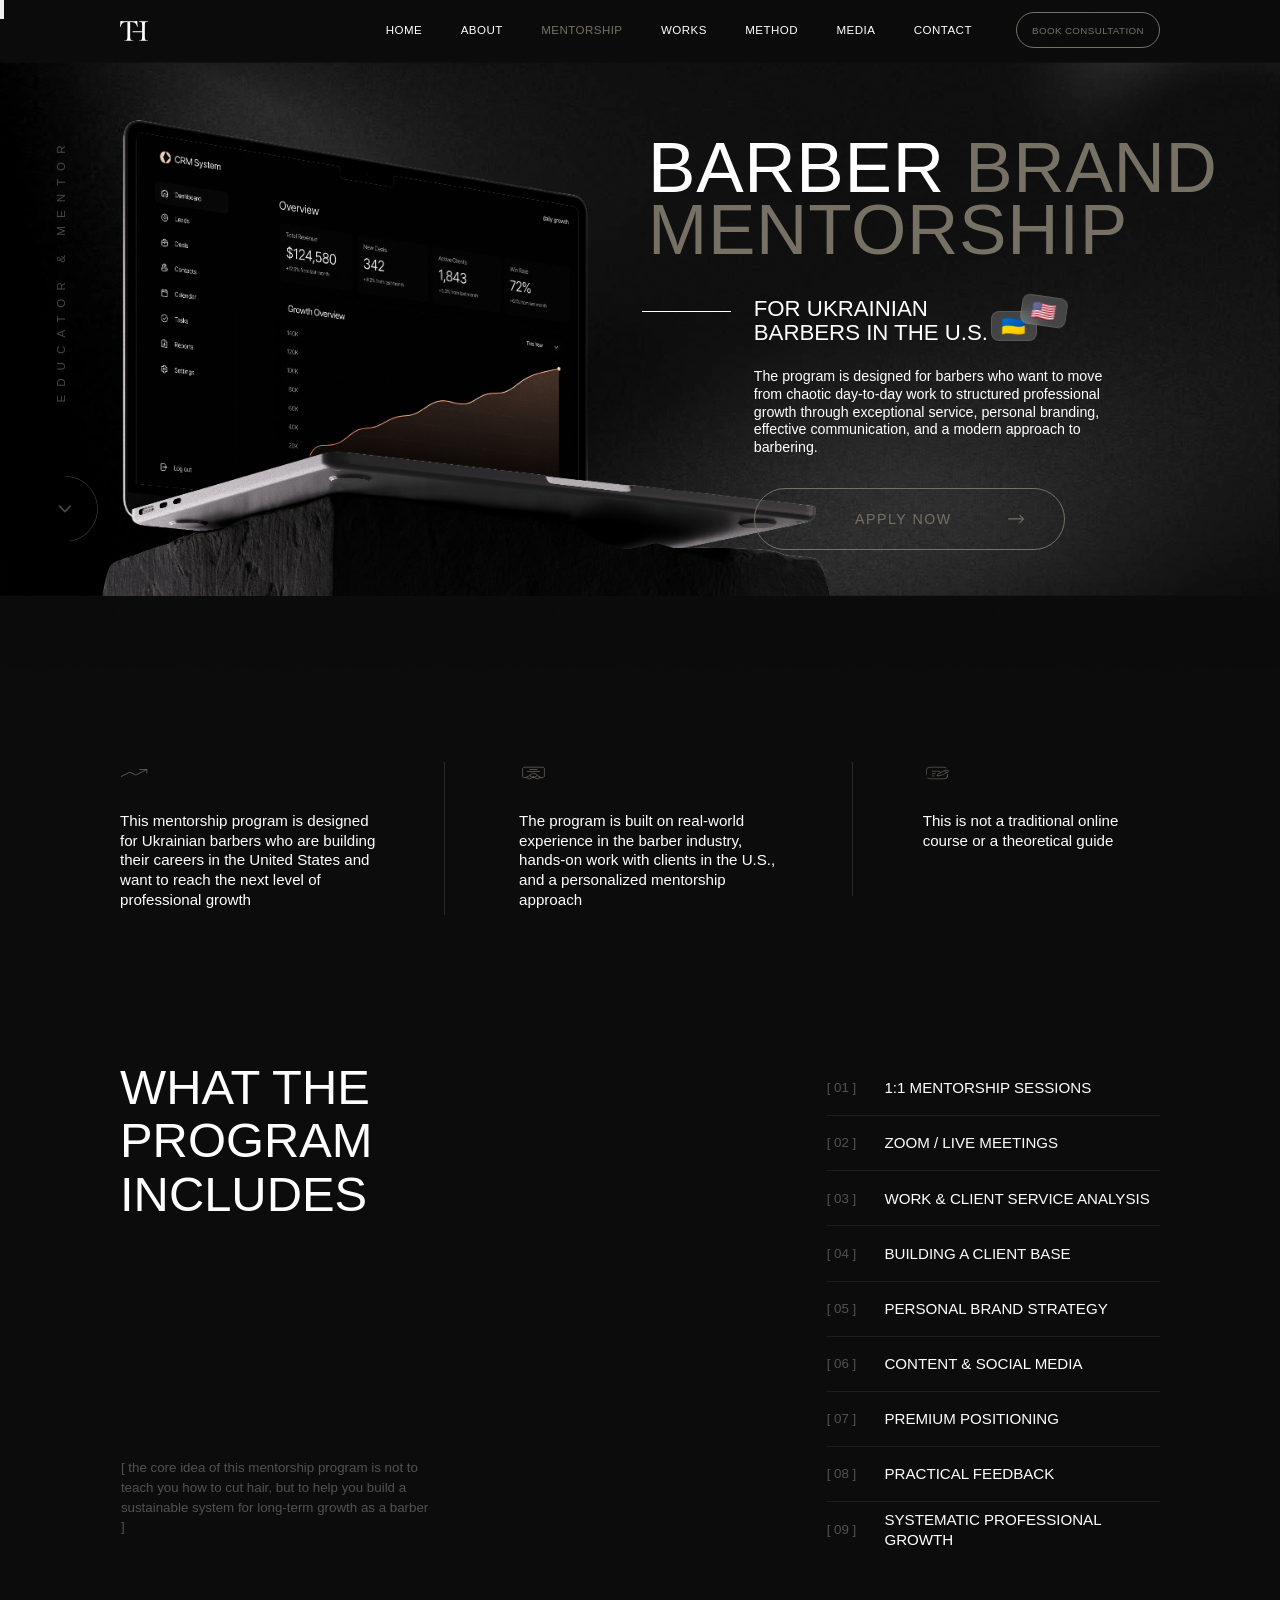
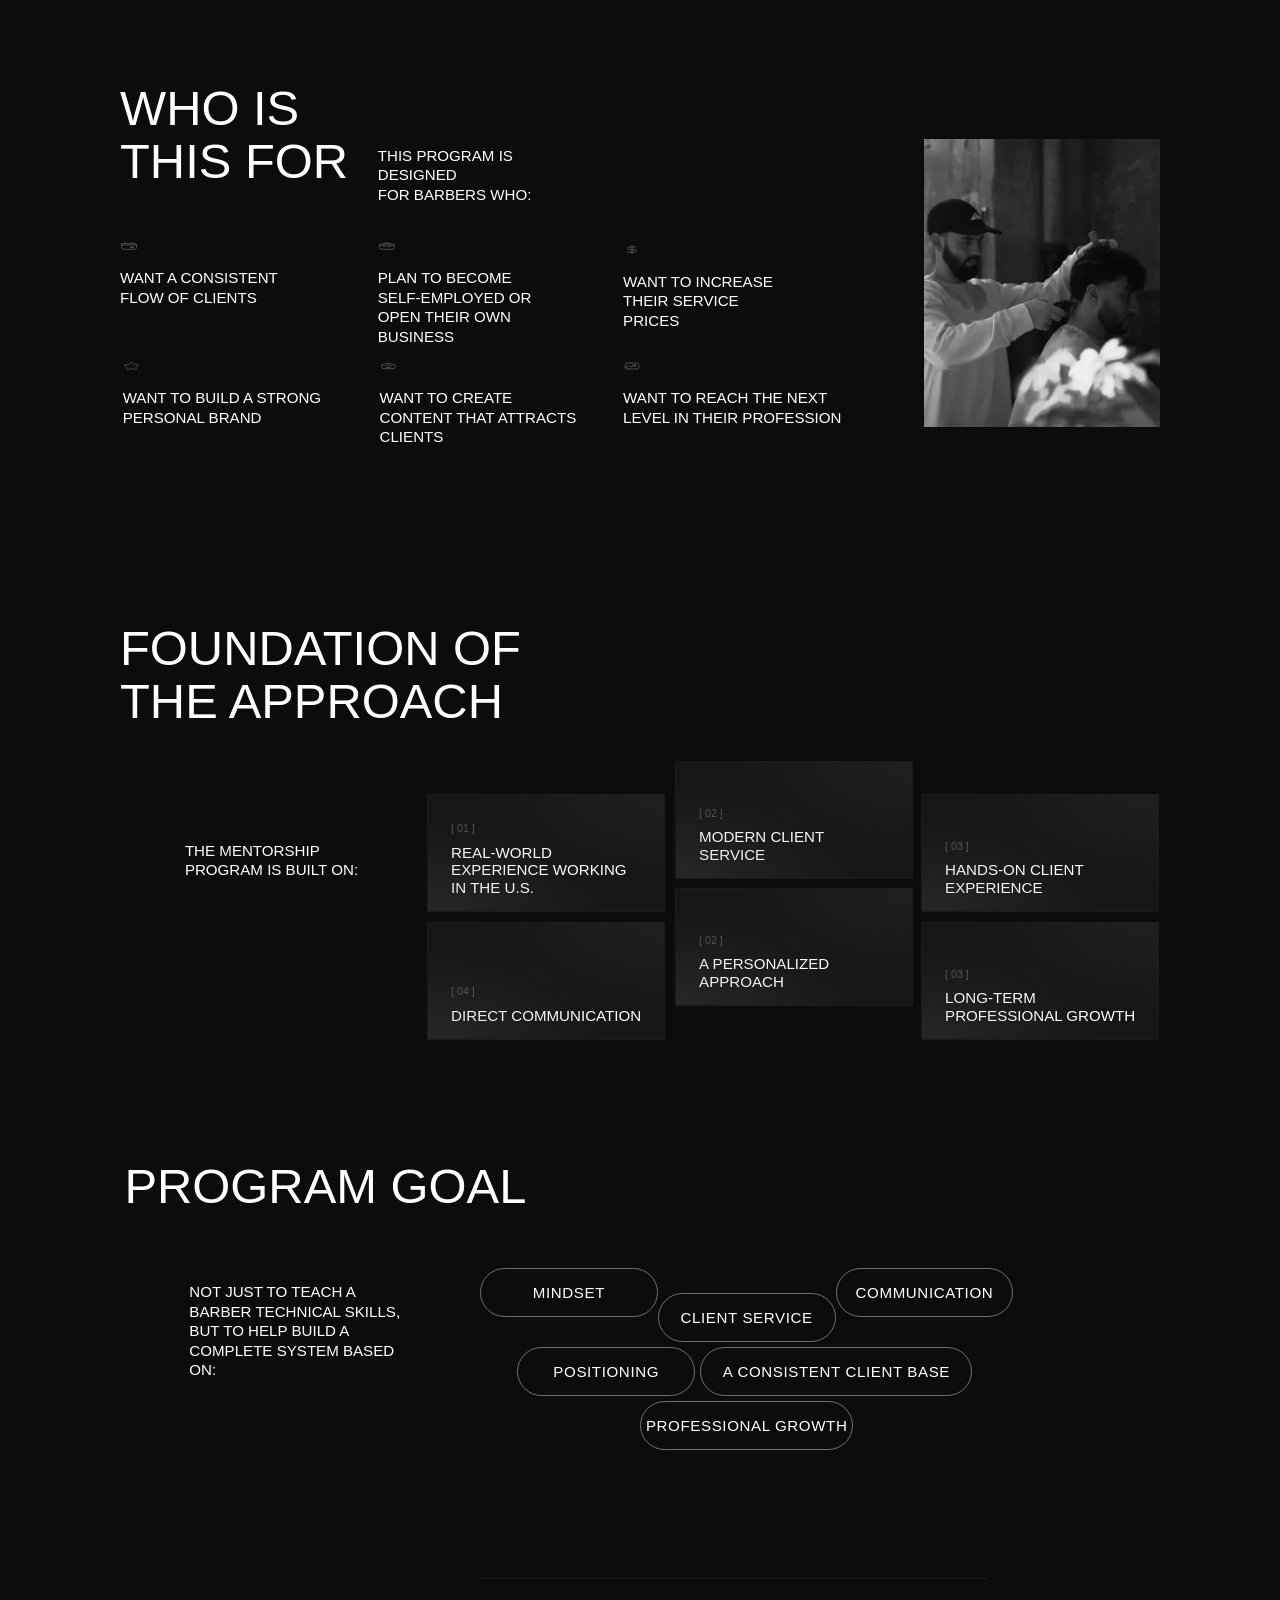
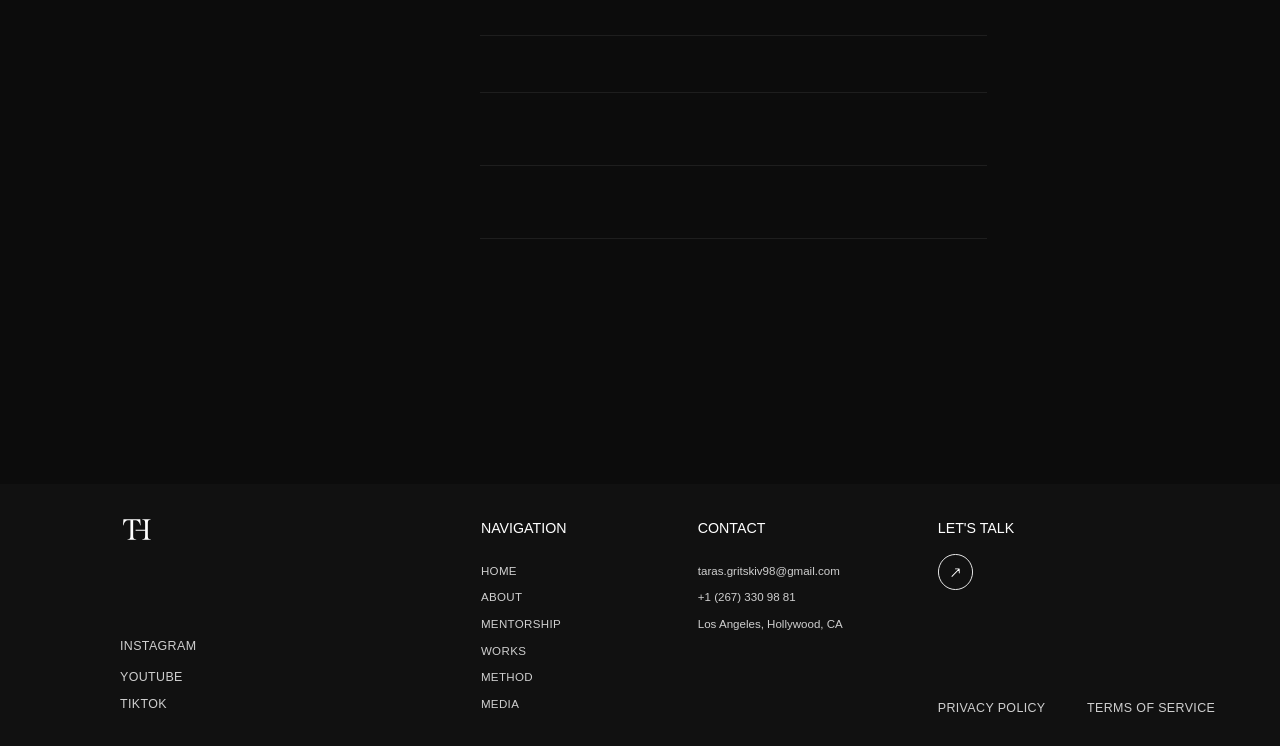
==== commit ea60b7a8: "Mobile version: all pages, loader, button animations - Mobile layout for method.html (hero, b2, b3, " ====
--- a/mentorship.html
+++ b/mentorship.html
@@ -9,6 +9,7 @@
   <meta name="viewport" content="width=device-width, initial-scale=1.0" />
   <title>Barber Brand Mentorship — Taras Hrytskiv</title>
   <link rel="stylesheet" href="styles/base.css" />
+  <link rel="stylesheet" href="styles/hero.css" />
   <link rel="stylesheet" href="styles/bbm-hero.css" />
   <link rel="stylesheet" href="styles/method-hero.css" />
   <link rel="stylesheet" href="styles/bbm-b2.css" />
@@ -36,8 +37,38 @@
     <span>EDUCATOR &amp; MENTOR</span>
   </div>
 
+  <!-- Mobile menu overlay -->
+  <div class="mob-menu" id="mobMenu" aria-hidden="true">
+    <button class="mob-menu__close" id="mobMenuClose" aria-label="Close">
+      <svg viewBox="0 0 24 24" fill="none">
+        <line x1="2" y1="2" x2="22" y2="22" stroke="#ffffff" stroke-width="1.5" stroke-linecap="round"/>
+        <line x1="22" y1="2" x2="2" y2="22" stroke="#ffffff" stroke-width="1.5" stroke-linecap="round"/>
+      </svg>
+    </button>
+    <nav class="mob-menu__nav">
+      <a href="index.html" class="mob-menu__link">Home</a>
+      <a href="index.html#about" class="mob-menu__link">About</a>
+      <a href="mentorship.html" class="mob-menu__link">Mentorship</a>
+      <a href="index.html#works" class="mob-menu__link">Works</a>
+      <a href="method.html" class="mob-menu__link">Method</a>
+      <a href="index.html#media" class="mob-menu__link">Media</a>
+      <a href="#contact" class="mob-menu__link">Contact</a>
+    </nav>
+    <a href="#" class="mob-menu__cta">
+      <span>Book Consultation</span>
+      <img src="assets/b4_arrow.svg" class="mob-menu__cta-arrow" alt="" />
+    </a>
+  </div>
+
   <nav class="bbm-hero__nav">
     <img class="bbm-hero__logo" src="assets/logo.svg" alt="TH" />
+    <button class="bbm-hero__menu-btn" id="bbmMenuBtn" aria-label="Menu">
+      <svg viewBox="0 0 24 18" fill="none" xmlns="http://www.w3.org/2000/svg">
+        <line x1="0" y1="1"  x2="24" y2="1"  stroke="#ffffff" stroke-width="1.5" stroke-linecap="round"/>
+        <line x1="0" y1="9"  x2="24" y2="9"  stroke="#ffffff" stroke-width="1.5" stroke-linecap="round"/>
+        <line x1="0" y1="17" x2="24" y2="17" stroke="#ffffff" stroke-width="1.5" stroke-linecap="round"/>
+      </svg>
+    </button>
     <ul class="bbm-hero__nav-links">
       <li><a href="index.html">Home</a></li>
       <li><a href="index.html#about">About</a></li>
@@ -88,6 +119,7 @@
   <div class="bbm-b2__col bbm-b2__col-1">
     <img class="bbm-b2__icon" src="assets/bbm_icon_trending.svg" alt="" />
     <p class="bbm-b2__text">This mentorship program is designed for Ukrainian barbers who are building their careers in the United States and want to reach the next level of professional growth</p>
+    <img class="bbm-b2__dot" src="assets/bbm_b2_dot.webp" alt="" />
   </div>
 
   <div class="bbm-b2__divider bbm-b2__divider-1"></div>
@@ -95,6 +127,7 @@
   <div class="bbm-b2__col bbm-b2__col-2">
     <img class="bbm-b2__icon" src="assets/bbm_icon_certificate.svg" alt="" />
     <p class="bbm-b2__text">The program is built on real-world experience in the barber industry, hands-on work with clients in the U.S., and a personalized mentorship approach</p>
+    <img class="bbm-b2__dot" src="assets/bbm_b2_dot.webp" alt="" />
   </div>
 
   <div class="bbm-b2__divider bbm-b2__divider-2"></div>
@@ -102,6 +135,7 @@
   <div class="bbm-b2__col bbm-b2__col-3">
     <img class="bbm-b2__icon" src="assets/bbm_icon_document.svg" alt="" />
     <p class="bbm-b2__text">This is not a traditional online course or a theoretical guide</p>
+    <img class="bbm-b2__dot" src="assets/bbm_b2_dot.webp" alt="" />
   </div>
 
 </section>
@@ -138,35 +172,42 @@
 
   <!-- Row 1 -->
   <div class="bbm-b4__item bbm-b4__item--r1c1">
-    <img class="bbm-b4__icon" src="assets/bbm_icon_calendar.svg" alt="" />
+    <img class="bbm-b4__icon bbm-b4__icon--desk" src="assets/bbm_icon_calendar.svg" alt="" />
+    <img class="bbm-b4__icon bbm-b4__icon--mob" src="assets/bbm_b4_icon_calendar_mob.svg" alt="" />
     <p class="bbm-b4__text">WANT A CONSISTENT FLOW OF CLIENTS</p>
   </div>
   <div class="bbm-b4__item bbm-b4__item--r1c2">
-    <img class="bbm-b4__icon" src="assets/bbm_icon_case.svg" alt="" />
+    <img class="bbm-b4__icon bbm-b4__icon--desk" src="assets/bbm_icon_case.svg" alt="" />
+    <img class="bbm-b4__icon bbm-b4__icon--mob" src="assets/bbm_b4_icon_case_mob.svg" alt="" />
     <p class="bbm-b4__text">PLAN TO BECOME SELF-EMPLOYED OR OPEN THEIR OWN BUSINESS</p>
   </div>
   <div class="bbm-b4__item bbm-b4__item--r1c3">
-    <img class="bbm-b4__icon" src="assets/bbm_icon_dollar.svg" alt="" />
+    <img class="bbm-b4__icon bbm-b4__icon--desk" src="assets/bbm_icon_dollar.svg" alt="" />
+    <img class="bbm-b4__icon bbm-b4__icon--mob" src="assets/bbm_b4_icon_dollar_mob.svg" alt="" />
     <p class="bbm-b4__text">WANT TO INCREASE THEIR SERVICE PRICES</p>
   </div>
 
   <!-- Row 2 -->
   <div class="bbm-b4__item bbm-b4__item--r2c1">
-    <img class="bbm-b4__icon" src="assets/bbm_icon_star.svg" alt="" />
+    <img class="bbm-b4__icon bbm-b4__icon--desk" src="assets/bbm_icon_star.svg" alt="" />
+    <img class="bbm-b4__icon bbm-b4__icon--mob" src="assets/bbm_b4_icon_star_mob.svg" alt="" />
     <p class="bbm-b4__text">WANT TO BUILD A STRONG PERSONAL BRAND</p>
   </div>
   <div class="bbm-b4__item bbm-b4__item--r2c2">
-    <img class="bbm-b4__icon" src="assets/bbm_icon_camera.svg" alt="" />
+    <img class="bbm-b4__icon bbm-b4__icon--desk" src="assets/bbm_icon_camera.svg" alt="" />
+    <img class="bbm-b4__icon bbm-b4__icon--mob" src="assets/bbm_b4_icon_camera_mob.svg" alt="" />
     <p class="bbm-b4__text">WANT TO CREATE CONTENT THAT ATTRACTS CLIENTS</p>
   </div>
   <div class="bbm-b4__item bbm-b4__item--r2c3">
-    <img class="bbm-b4__icon" src="assets/bbm_icon_chart.svg" alt="" />
+    <img class="bbm-b4__icon bbm-b4__icon--desk" src="assets/bbm_icon_chart.svg" alt="" />
+    <img class="bbm-b4__icon bbm-b4__icon--mob" src="assets/bbm_b4_icon_chart_mob.svg" alt="" />
     <p class="bbm-b4__text">WANT TO REACH THE NEXT LEVEL IN THEIR PROFESSION</p>
   </div>
 
   <!-- Barber photo -->
   <div class="bbm-b4__photo-wrap">
-    <img class="bbm-b4__photo" src="assets/bbm_b4_photo.webp" alt="" />
+    <img class="bbm-b4__photo bbm-b4__photo--desk" src="assets/bbm_b4_photo.webp" alt="" />
+    <img class="bbm-b4__photo bbm-b4__photo--mob" src="assets/bbm_b4_photo_mob.webp" alt="" />
   </div>
 
 </section>
@@ -257,7 +298,7 @@
   <div class="bbm-b6__row bbm-b6__row--4">
     <img class="bbm-b6__bullet" src="assets/bbm_b6_bullet.svg" alt="" />
     <span class="bbm-b6__mod">MODULE 4</span>
-    <span class="bbm-b6__desc bbm-b6__desc--nowrap">Client Service &amp; Communication That Builds Trust</span>
+    <span class="bbm-b6__desc bbm-b6__desc--nowrap">Client Service &amp; Communication<br>That Builds Trust</span>
   </div>
 
   <div class="bbm-b6__divider bbm-b6__divider--5"></div>
@@ -304,9 +345,9 @@
 
   <p class="ft__col-title ft__col-title-contact">Contact</p>
   <div class="ft__contact">
-    <a href="mailto:hello@tarashrytskiv.com">hello@tarashrytskiv.com</a>
-    <a href="tel:+17472878064">+1 (747) 287 80 64</a>
-    <span>Los Angeles, CA</span>
+    <a href="mailto:taras.gritskiv98@gmail.com">taras.gritskiv98@gmail.com</a>
+    <a href="tel:+12673309881">+1 (267) 330 98 81</a>
+    <span>Los Angeles, Hollywood, CA</span>
   </div>
 
   <p class="ft__col-title ft__col-title-talk">Let's Talk</p>
@@ -321,6 +362,28 @@
 
 
 <script>
+// ═══ MOBILE MENU ═══
+(function() {
+  const menu = document.getElementById('mobMenu');
+  const openBtn = document.getElementById('bbmMenuBtn');
+  const closeBtn = document.getElementById('mobMenuClose');
+  const links = menu.querySelectorAll('.mob-menu__link, .mob-menu__cta');
+
+  function openMenu() {
+    menu.classList.add('is-open');
+    menu.setAttribute('aria-hidden', 'false');
+    document.body.style.overflow = 'hidden';
+  }
+  function closeMenu() {
+    menu.classList.remove('is-open');
+    menu.setAttribute('aria-hidden', 'true');
+    document.body.style.overflow = '';
+  }
+  if (openBtn) openBtn.addEventListener('click', openMenu);
+  closeBtn.addEventListener('click', closeMenu);
+  links.forEach(link => link.addEventListener('click', closeMenu));
+})();
+
 // ═══ BBM BLOCK 2 — Scroll animations ═══
 (function() {
   function animIn(el) {
--- a/styles/hero.css
+++ b/styles/hero.css
@@ -0,0 +1,877 @@
+/* Hero — exact Figma values: 1440×670px reference
+   Horizontal px → vw: value / 1440 * 100 */
+
+/* ── Load-in animation ── */
+@keyframes fadeSlideLeft {
+  from { opacity: 0; transform: translateX(-32px); }
+  to   { opacity: 1; transform: translateX(0); }
+}
+
+@keyframes fadeSlideRight {
+  from { opacity: 0; transform: translateX(32px); }
+  to   { opacity: 1; transform: translateX(0); }
+}
+
+@keyframes fadeSlideUp {
+  from { opacity: 0; transform: translateY(40px); }
+  to   { opacity: 1; transform: translateY(0); }
+}
+
+@keyframes scrollPulse {
+  0%, 100% { transform: translateY(0); }
+  50%       { transform: translateY(6px); }
+}
+
+/* All hero elements start paused — loader releases them via body.loaded */
+.hero__heading .name-first,
+.hero__heading .name-last,
+.hero__subtitle,
+.hero__line-decor,
+.hero__desc,
+.hero__more-btn {
+  opacity: 0;
+  animation: fadeSlideLeft 0.7s ease forwards paused;
+}
+
+.hero__heading .name-first { animation-delay: 0s; }
+.hero__heading .name-last  { animation-delay: 0.2s; }
+.hero__subtitle            { animation-delay: 0.4s; }
+.hero__line-decor          { animation-delay: 0.55s; }
+.hero__desc                { animation-delay: 0.55s; }
+.hero__more-btn            { animation-delay: 0.6s; }
+
+/* right-to-left chain */
+.hero__screen2,
+.hero__insta-card,
+.hero__socials {
+  opacity: 0;
+  animation: fadeSlideRight 0.7s ease forwards paused;
+}
+
+.hero__screen2    { animation-delay: 0.1s; }
+.hero__insta-card { animation-delay: 0.3s; }
+.hero__socials    { animation-delay: 0.5s; }
+
+/* portrait — bottom to top */
+.hero__portrait {
+  opacity: 0;
+  animation: fadeSlideUp 0.9s ease forwards paused;
+  animation-delay: 0.2s;
+}
+
+/* Loader done → run all hero animations */
+body.loaded .hero__heading .name-first,
+body.loaded .hero__heading .name-last,
+body.loaded .hero__subtitle,
+body.loaded .hero__line-decor,
+body.loaded .hero__desc,
+body.loaded .hero__more-btn,
+body.loaded .hero__screen2,
+body.loaded .hero__insta-card,
+body.loaded .hero__socials,
+body.loaded .hero__portrait {
+  animation-play-state: running;
+}
+
+.hero {
+  position: relative;
+  width: 100vw;
+  height: 46.528vw; /* 670/1440 = 0.46528 → scales with viewport */
+  min-height: 670px;
+  background: #0c0c0c;
+  overflow: hidden;
+}
+
+/* Noise grain overlay */
+.hero::before {
+  content: '';
+  position: absolute;
+  inset: 0;
+  background-image: url('../assets/rectangle_pattern.png');
+  background-size: 220px 220px;
+  opacity: 0.06;
+  pointer-events: none;
+  z-index: 4;
+}
+
+/* ─── Mask group: Figma x=0 y=70 w=1440 h=600 ─── */
+/* Black bar above (y=0..70) is just the hero background #0c0c0c */
+.hero__mask-group {
+  position: absolute;
+  left: 0;
+  top: 4.861vw;     /* 70/1440 */
+  width: 100vw;
+  height: 41.667vw; /* 600/1440 */
+  overflow: hidden;
+  pointer-events: none;
+  z-index: 0;
+}
+
+/* Layer 0 — dark studio bg fills the mask group entirely */
+.hero__bg-img {
+  position: absolute;
+  /* element 600×1440 → rotated -90° → visually 1440×600 */
+  width: 41.667vw;   /* 600/1440 = mask group height */
+  height: 100vw;
+  top: 50%;
+  left: 50%;
+  transform: translate(-50%, -50%) rotate(-90deg);
+  object-fit: cover;
+  z-index: 0;
+}
+
+/* Layer 1 — Instagram screenshot
+   Hero-frame coords: x=1035 y=136 w=286 h=287
+   Relative to mask group top (y=70): top = 136-70 = 66px */
+.hero__screen2 {
+  position: absolute;
+  left: 71.875vw;   /* 1035/1440 */
+  top: 4.583vw;     /* 66/1440 */
+  width: 19.861vw;  /* 286/1440 */
+  height: auto;
+  object-fit: contain;
+  opacity: 0.55;
+  border-radius: 0.833vw; /* subtle rounding matching phone screen */
+  z-index: 3;             /* above portrait so it's visible */
+}
+
+/* Layer 2 — Portrait
+   Hero-frame coords: x=609 y=86 w=631
+   Relative to mask group top (y=70): top = 86-70 = 16px */
+.hero__portrait {
+  position: absolute;
+  left: 42.292vw;   /* 609/1440 */
+  top: 1.111vw;     /* 16/1440 */
+  width: 43.819vw;  /* 631/1440 */
+  height: auto;
+  display: block;
+  z-index: 2;
+  -webkit-mask-image: linear-gradient(to right, transparent 0%, black 10%, black 68%, transparent 100%);
+  mask-image: linear-gradient(to right, transparent 0%, black 10%, black 68%, transparent 100%);
+}
+
+/* ─── Foreground content ─── */
+.hero__nav,
+.hero__label-vertical,
+.hero__heading,
+.hero__subtitle,
+.hero__line-decor,
+.hero__desc,
+.hero__more-btn,
+.hero__scroll,
+.hero__insta-card,
+.hero__socials {
+  position: absolute;
+  z-index: 5;
+}
+
+/* Hamburger — desktop: hidden */
+.hero__menu-btn { display: none; }
+
+/* ─── Navigation ─── */
+/* Group 47313: y=14; logo x=135 y=19; btn x=1143 y=14 w=162 h=40 */
+.hero__nav {
+  top: 0;
+  left: 0;
+  right: 0;
+  height: 4.167vw;  /* 60/1440 */
+}
+
+.hero__logo {
+  position: absolute;
+  left: 9.375vw;    /* 135/1440 */
+  top: 1.319vw;     /* 19/1440 */
+  width: 2.222vw;   /* 32/1440 */
+  height: 2.222vw;
+}
+
+/* Nav links: about x=434 mentorship x=528 works x=660 method x=756 media x=859 contact x=947 — all y=23 */
+.hero__nav-links {
+  position: absolute;
+  top: 1.597vw;     /* 23/1440 */
+  left: 30.139vw;   /* 434/1440 */
+  display: flex;
+  gap: 3vw;
+  list-style: none;
+}
+
+.hero__nav-links li a {
+  font-family: 'Helvetica Neue', Helvetica, Arial, sans-serif;
+  font-weight: 300;
+  font-size: 0.903vw; /* 13/1440 */
+  letter-spacing: 0.04em;
+  color: #fff;
+  text-decoration: none;
+  text-transform: uppercase;
+  line-height: 1.528vw; /* 22/1440 */
+  white-space: nowrap;
+  display: inline-block;
+  transition: transform 0.2s ease;
+}
+
+.hero__nav-links li a.active { color: #777165; }
+
+.hero__nav-links li a:hover {
+  transform: translateY(-3px) scale(1.08);
+}
+
+/* CTA button: x=1143 y=14 w=162 h=40 */
+.hero__cta-btn {
+  position: absolute;
+  left: 79.375vw;   /* 1143/1440 */
+  top: 0.972vw;     /* 14/1440 */
+  width: 11.25vw;   /* 162/1440 */
+  height: 2.778vw;  /* 40/1440 */
+  border: 1px solid #777165;
+  border-radius: 10.417vw;
+  display: flex;
+  align-items: center;
+  justify-content: center;
+  text-decoration: none;
+  overflow: hidden;
+  transition: border-color 0.5s ease;
+}
+
+.hero__cta-btn::after {
+  content: '';
+  position: absolute;
+  inset: 0;
+  border-radius: 10.417vw;
+  background: linear-gradient(90deg, #777165 0%, #0c0c0c 100%);
+  clip-path: inset(0 100% 0 0 round 10.417vw);
+  transition: clip-path 0.4s ease;
+  z-index: 0;
+}
+
+.hero__cta-btn:hover {
+  border-color: #a09a8e;
+}
+
+.hero__cta-btn:hover::after {
+  clip-path: inset(0 0% 0 0 round 10.417vw);
+}
+
+.hero__cta-btn span {
+  position: relative;
+  z-index: 1;
+  transition: color 0.4s ease;
+}
+
+.hero__cta-btn:hover span {
+  color: #fff;
+}
+
+.hero__cta-btn span {
+  font-family: 'Helvetica Neue', Helvetica, Arial, sans-serif;
+  font-weight: 300;
+  font-size: 0.764vw; /* 11/1440 */
+  color: #777165;
+  text-transform: uppercase;
+  letter-spacing: 0.04em;
+  text-align: center;
+  white-space: nowrap;
+}
+
+/* ─── Vertical rotated label: x=63 y=451 w=27 h=295 ─── */
+.hero__label-vertical {
+  left: 4.375vw;    /* 63/1440 */
+  top: 10.903vw;    /* 157/1440 — visual centre of 295px span */
+  width: 1.875vw;   /* 27/1440 */
+  height: 20.486vw; /* 295/1440 */
+  display: flex;
+  align-items: center;
+  justify-content: center;
+}
+
+.hero__label-vertical span {
+  transform: rotate(-90deg);
+  white-space: nowrap;
+  font-family: 'Helvetica Neue', Helvetica, Arial, sans-serif;
+  font-weight: 300;
+  font-size: 0.903vw; /* 13/1440 */
+  color: #474747;
+  text-transform: uppercase;
+  letter-spacing: 0.632vw; /* 9.1/1440 */
+}
+
+/* ─── Main heading: x=155 y=140 ─── */
+.hero__heading {
+  left: 10.764vw;   /* 155/1440 */
+  top: 9.722vw;     /* 140/1440 */
+  line-height: 6.25vw; /* 90/1440 */
+  text-transform: uppercase;
+}
+
+.hero__heading .name-first {
+  display: block;
+  font-family: 'Helvetica Neue', Helvetica, Arial, sans-serif;
+  font-weight: 100;
+  font-size: 6.944vw; /* 100/1440 */
+  color: #fff;
+  letter-spacing: 0.139vw; /* 2/1440 */
+}
+
+.hero__heading .name-last {
+  display: block;
+  font-family: 'Helvetica Neue', Helvetica, Arial, sans-serif;
+  font-weight: 100;
+  font-size: 6.944vw;
+  color: #777165;
+  letter-spacing: 0.139vw;
+}
+
+/* ─── Subtitle: x=159 y=333/334 ─── */
+.hero__subtitle {
+  left: 11.042vw;   /* 159/1440 */
+  top: 23.125vw;    /* 333/1440 */
+  display: flex;
+  align-items: center;
+  gap: 0.903vw;     /* 13/1440 */
+}
+
+.hero__subtitle span {
+  font-family: 'Helvetica Neue', Helvetica, Arial, sans-serif;
+  font-weight: 300;
+  font-size: 1.389vw; /* 20/1440 */
+  color: #fff;
+  text-transform: uppercase;
+  line-height: 1.875vw; /* 27/1440 */
+}
+
+.hero__subtitle .dot {
+  width: 0.417vw;   /* 6/1440 */
+  height: 0.417vw;
+}
+
+/* ─── Decorative line: starts x=159 ends x=220, y=426 w=61 ─── */
+.hero__line-decor {
+  left: 11.042vw;   /* 159/1440 */
+  top: 29.583vw;    /* 426/1440 */
+  width: 4.236vw;   /* 61/1440 */
+  height: 1px;
+  background: #fff;
+}
+
+/* ─── Description: x=233 y=415 w=372 ─── */
+.hero__desc {
+  left: 16.181vw;   /* 233/1440 */
+  top: 28.819vw;    /* 415/1440 */
+  width: 25.833vw;  /* 372/1440 */
+}
+
+.hero__desc p {
+  font-family: 'Helvetica Neue', Helvetica, Arial, sans-serif;
+  font-weight: 300;
+  font-size: 1.111vw; /* 16/1440 */
+  color: #fff;
+  line-height: 1.389vw; /* 20/1440 */
+}
+
+/* ─── Gradient shimmer keyframes ─── */
+@keyframes shimmer {
+  0%   { background-position: -200% center; }
+  100% { background-position: 200% center; }
+}
+
+/* ─── More Details button: x=233 y=535 w=350 h=70 ─── */
+.hero__more-btn {
+  left: 16.181vw;       /* 233/1440 */
+  top: 37.153vw;        /* 535/1440 */
+  width: 24.306vw;      /* 350/1440 */
+  height: 4.861vw;      /* 70/1440 */
+  border: 1px solid #777165;
+  border-radius: 10.417vw;
+  display: flex;
+  align-items: center;
+  padding: 0 3.264vw;   /* ~47px — arrow offset from right edge (Figma) */
+  justify-content: space-between;
+  text-decoration: none;
+  overflow: hidden;
+  position: absolute;
+  transition: border-color 0.5s ease;
+}
+
+/* silver gradient layer — clips from right, reveals left→right on hover */
+.hero__more-btn::after {
+  content: '';
+  position: absolute;
+  inset: 0;
+  border-radius: 10.417vw;
+  background: linear-gradient(90deg, #777165 0%, #0c0c0c 100%);
+  clip-path: inset(0 100% 0 0 round 10.417vw);
+  transition: clip-path 0.4s ease;
+  z-index: 0;
+}
+
+.hero__more-btn:hover {
+  border-color: #a09a8e;
+}
+
+.hero__more-btn:hover::after {
+  clip-path: inset(0 0% 0 0 round 10.417vw);
+}
+
+.hero__more-btn span {
+  font-family: 'Helvetica Neue', Helvetica, Arial, sans-serif;
+  font-weight: 300;
+  font-size: 1.111vw;
+  color: #777165;
+  text-transform: uppercase;
+  letter-spacing: 0.117vw;
+  position: relative;
+  z-index: 1;
+  flex: 1;
+  text-align: center;
+  transition: color 0.4s ease;
+}
+
+.hero__more-btn:hover span {
+  color: #fff;
+}
+
+.hero__more-btn .arrow {
+  width: 0.934vw;
+  height: 0.934vw;
+  transform: rotate(-135deg);
+  transition: transform 0.35s ease, filter 0.4s ease;
+  position: relative;
+  z-index: 1;
+}
+
+.hero__more-btn:hover .arrow {
+  transform: rotate(-90deg);
+  filter: brightness(10);
+}
+
+/* ─── Scroll button: x=36 y=535 w=74 h=74 ─── */
+.hero__scroll {
+  left: 2.5vw;      /* 36/1440 */
+  top: 37.153vw;    /* 535/1440 */
+  width: 5.139vw;   /* 74/1440 */
+  height: 5.139vw;
+}
+
+.hero__scroll svg {
+  width: 100%;
+  height: 100%;
+}
+
+.hero__scroll .scroll-arrow {
+  animation: scrollPulse 1.6s ease-in-out infinite;
+  transform-origin: center;
+}
+
+/* ─── Instagram card: x=1049/1081 y=402/427 ─── */
+.hero__insta-card {
+  left: 72.847vw;   /* 1049/1440 */
+  top: 27.917vw;    /* 402/1440 */
+  display: flex;
+  flex-direction: column;
+  z-index: 6;
+}
+
+.hero__insta-name {
+  font-family: 'Playball', cursive;
+  font-size: 1.736vw; /* 25/1440 */
+  color: #777165;
+  line-height: 1.528vw; /* 22/1440 */
+  margin-bottom: 0.556vw; /* 8/1440 */
+  margin-left: 3.194vw;  /* 46/1440 → shift right from line */
+}
+
+.hero__insta-label {
+  font-family: 'Helvetica Neue', Helvetica, Arial, sans-serif;
+  font-weight: 300;
+  font-size: 0.694vw; /* 10/1440 */
+  color: #fff;
+  text-transform: uppercase;
+  letter-spacing: 0.04em;
+  line-height: 1.528vw;
+  text-align: right;
+  width: 11.319vw;  /* 163/1440 */
+}
+
+.hero__insta-line {
+  position: absolute;
+  left: 0;
+  top: 0.833vw;     /* 12/1440 */
+  width: 1.528vw;   /* 22/1440 */
+  height: 1px;
+  background: #777165;
+}
+
+/* ─── Social icons: x=1264 y=367/404/448 ─── */
+.hero__socials {
+  left: 87.778vw;   /* 1264/1440 */
+  top: 25.486vw;    /* 367/1440 */
+  display: flex;
+  flex-direction: column;
+  align-items: center;
+  z-index: 6;
+}
+
+.hero__socials a {
+  display: flex;
+  align-items: center;
+  justify-content: center;
+  transition: transform 0.2s ease;
+}
+
+.hero__socials a:hover {
+  transform: translateY(-3px) scale(1.12);
+}
+.hero__socials img { display: block; }
+
+/* instagram y=367 h=25; youtube y=404 gap=404-367-25=12; tiktok y=448 gap=448-404-30=14 */
+.hero__socials .icon-instagram {
+  width: 1.736vw;   /* 25/1440 */
+  height: 1.736vw;
+  margin-bottom: 0.833vw; /* 12/1440 */
+}
+
+.hero__socials .icon-youtube {
+  width: 2.083vw;   /* 30/1440 */
+  height: 2.083vw;
+  margin-bottom: 0.972vw; /* 14/1440 */
+}
+
+.hero__socials .icon-tiktok {
+  width: 2.083vw;
+  height: 2.083vw;
+}
+
+/* ══════════════════════════════════════════
+   MOBILE  ≤ 768px
+   Reference: 390×680px Figma mobile frame
+══════════════════════════════════════════ */
+
+@keyframes fadeSlideLeftDim {
+  from { opacity: 0;   transform: translateX(-32px); }
+  to   { opacity: 0.4; transform: translateX(0); }
+}
+
+@media (max-width: 768px) {
+
+  /* ── Section ── */
+  .hero {
+    height: 680px;
+    min-height: 0;
+    background: #0c0c0c;
+    overflow: visible;
+  }
+
+  /* ── Mask group — full hero area, allow portrait overflow right ── */
+  .hero__mask-group {
+    left: 0;
+    top: 0;
+    width: 100%;
+    height: 100%;
+    overflow: visible; /* hero section clips it */
+  }
+
+  /* ── Background fills full mask group ── */
+  .hero__bg-img {
+    width: 100%;
+    height: 100%;
+    top: 0;
+    left: 0;
+    transform: none;
+    object-fit: cover;
+    object-position: center top;
+  }
+
+  /* ── Instagram screenshot — top-left, behind portrait ── */
+  .hero__screen2 {
+    left: 5px;
+    top: 97px;
+    width: 262px;
+    height: 263px;
+    object-fit: cover;
+    border-radius: 4px;
+    z-index: 1;  /* behind portrait (z-index: 2) */
+    animation: fadeSlideLeftDim 1.2s cubic-bezier(0.25, 0.46, 0.45, 0.94) forwards paused;
+    animation-delay: 0.2s;
+  }
+
+  /* ── Portrait — matches Figma: left:52px, width:407px (overflows right) ── */
+  .hero__portrait {
+    left: 52px;
+    top: 10px;
+    width: 407px;
+    height: 580px;
+    object-fit: cover;
+    object-position: center top;
+    -webkit-mask-image: linear-gradient(to bottom, black 55%, transparent 100%);
+    mask-image: linear-gradient(to bottom, black 55%, transparent 100%);
+    animation-delay: 0.1s;
+  }
+
+  /* ── Bottom gradient fade ── */
+  .hero__mask-group::after {
+    content: '';
+    position: absolute;
+    inset: 0;
+    background: linear-gradient(to bottom, rgba(12,12,12,0) 55%, #0c0c0c 93%);
+    pointer-events: none;
+    z-index: 1;
+  }
+
+  /* ── Hamburger: hidden on desktop, visible on mobile ── */
+  .hero__menu-btn {
+    display: flex;
+    align-items: center;
+    justify-content: center;
+    position: absolute;
+    right: 19px;
+    top: 22px;
+    width: 45px;
+    height: 45px;
+    border: 1px solid rgba(255,255,255,0.3);
+    border-radius: 50%;
+    background: transparent;
+    cursor: pointer;
+    z-index: 10;
+    padding: 0;
+  }
+
+  .hero__menu-btn svg {
+    width: 20px;
+    height: 15px;
+  }
+
+  /* ── Nav: logo only (links + CTA hidden) ── */
+  .hero__nav-links,
+  .hero__cta-btn,
+  .hero__label-vertical,
+  .hero__scroll,
+  .hero__insta-card,
+  .hero__line-decor {
+    display: none !important;
+  }
+
+  .hero__logo {
+    left: 20px;
+    top: 33px;
+    width: 32px;
+    height: 32px;
+  }
+
+  /* ── Social icons — vertical column, right side ── */
+  .hero__socials {
+    left: auto;
+    right: 29px;
+    top: 125px;
+    flex-direction: column;
+    gap: 18px;
+    z-index: 6;
+    animation-delay: 0.2s;
+  }
+
+  .hero__socials .icon-instagram { width: 22px; height: 22px; margin-bottom: 0; }
+  .hero__socials .icon-youtube   { width: 26px; height: 26px; margin-bottom: 0; }
+  .hero__socials .icon-tiktok    { width: 26px; height: 26px; }
+
+  /* ── Heading ── */
+  .hero__heading {
+    left: 20px;
+    top: 308px;
+    line-height: 50px;
+    animation-delay: 0s;
+  }
+
+  .hero__heading .name-first,
+  .hero__heading .name-last {
+    font-size: 55px;
+    letter-spacing: 1.1px;
+  }
+
+  /* ── Subtitle ── */
+  .hero__subtitle {
+    left: 20px;
+    top: 416px;
+    gap: 12px;
+    animation-delay: 0.3s;
+  }
+
+  .hero__subtitle span {
+    font-size: 18px;
+    line-height: 27px;
+  }
+
+  .hero__subtitle .dot {
+    width: 6px;
+    height: 6px;
+    border-radius: 50%;
+    background: #777165;
+    display: inline-block;
+  }
+
+  /* ── Description ── */
+  .hero__desc {
+    left: 22px;
+    top: 460px;
+    width: 298px;
+    animation-delay: 0.4s;
+  }
+
+  /* Merge both <p> into one flowing text block */
+  .hero__desc p {
+    font-size: 18px;
+    line-height: 22px;
+    display: inline;
+  }
+
+  .hero__desc p::after {
+    content: ' ';
+  }
+
+  /* Remove <br> on mobile */
+  .hero__desc p br {
+    display: none;
+  }
+
+  /* ── More Details button ── */
+  .hero__more-btn {
+    left: 20px;
+    top: 590px;
+    width: 350px;
+    height: 70px;
+    padding: 0 43px 0 24px;
+    animation: fadeSlideUp 0.6s ease forwards paused;
+    animation-delay: 0.6s;
+  }
+
+  .hero__more-btn span {
+    font-size: 16px;
+    letter-spacing: 1.68px;
+  }
+
+  .hero__more-btn .arrow {
+    width: 14px;
+    height: 14px;
+  }
+}
+
+/* ══════════════════════════════════════════
+   MOBILE MENU OVERLAY
+══════════════════════════════════════════ */
+.mob-menu {
+  display: none; /* hidden on desktop */
+}
+
+@media (max-width: 768px) {
+  .mob-menu {
+    display: flex;
+    flex-direction: column;
+    position: fixed;
+    inset: 0;
+    background: #0c0c0c;
+    z-index: 999;
+    padding: 30px 30px 40px;
+    opacity: 0;
+    pointer-events: none;
+    transition: opacity 0.35s ease;
+  }
+
+  .mob-menu.is-open {
+    opacity: 1;
+    pointer-events: all;
+  }
+
+  /* Close button — top right */
+  .mob-menu__close {
+    position: absolute;
+    top: 22px;
+    right: 19px;
+    width: 45px;
+    height: 45px;
+    border: 1px solid rgba(255,255,255,0.3);
+    border-radius: 50%;
+    background: transparent;
+    cursor: pointer;
+    display: flex;
+    align-items: center;
+    justify-content: center;
+    padding: 0;
+    flex-shrink: 0;
+  }
+
+  .mob-menu__close svg {
+    width: 16px;
+    height: 16px;
+  }
+
+  /* Nav links */
+  .mob-menu__nav {
+    display: flex;
+    flex-direction: column;
+    margin-top: 110px;
+    gap: 0;
+  }
+
+  .mob-menu__link {
+    font-weight: 100;
+    font-size: 42px;
+    line-height: 1.15;
+    color: #fff;
+    text-decoration: none;
+    text-transform: uppercase;
+    letter-spacing: 0.01em;
+    transition: color 0.2s ease;
+    padding: 6px 0;
+  }
+
+  .mob-menu__link:active { color: #777165; }
+
+  /* Book Consultation CTA */
+  .mob-menu__cta {
+    margin-top: auto;
+    display: flex;
+    align-items: center;
+    justify-content: space-between;
+    width: 100%;
+    height: 70px;
+    border: 1px solid #777165;
+    border-radius: 150px;
+    padding: 0 24px;
+    text-decoration: none;
+    overflow: hidden;
+    position: relative;
+    transition: border-color 0.4s ease;
+  }
+
+  .mob-menu__cta::after {
+    content: '';
+    position: absolute;
+    inset: 0;
+    border-radius: 150px;
+    background: linear-gradient(90deg, #777165 0%, #0c0c0c 100%);
+    clip-path: inset(0 100% 0 0 round 150px);
+    transition: clip-path 0.4s ease;
+    z-index: 0;
+  }
+
+  .mob-menu__cta:hover { border-color: #a09a8e; }
+  .mob-menu__cta:hover::after { clip-path: inset(0 0% 0 0 round 150px); }
+  .mob-menu__cta:hover span { color: #fff; }
+
+  .mob-menu__cta span {
+    font-weight: 300;
+    font-size: 14px;
+    color: #777165;
+    text-transform: uppercase;
+    letter-spacing: 1.47px;
+    position: relative;
+    z-index: 1;
+    transition: color 0.4s ease;
+  }
+
+  .mob-menu__cta-arrow {
+    width: 14px;
+    height: 14px;
+    transform: rotate(-135deg);
+    position: relative;
+    z-index: 1;
+    flex-shrink: 0;
+  }
+}
--- a/styles/bbm-hero.css
+++ b/styles/bbm-hero.css
@@ -10,6 +10,11 @@
 
 @keyframes bbmRiseUp {
   from { opacity: 0; transform: translateY(80px); }
+  to   { opacity: 1; transform: translateY(0); }
+}
+
+@keyframes bbmFadeUp {
+  from { opacity: 0; transform: translateY(28px); }
   to   { opacity: 1; transform: translateY(0); }
 }
 
@@ -378,3 +383,176 @@
   animation: bbmScrollPulse 1.6s ease-in-out infinite;
   transform-origin: center;
 }
+
+/* ══════════════════════════════════════════
+   BBM HERO MOBILE  ≤ 768px
+══════════════════════════════════════════ */
+@media (max-width: 768px) {
+
+  .bbm-hero {
+    height: 697px;
+    min-height: 697px;
+    margin-bottom: 60px;
+    overflow: visible;
+  }
+
+  /* ── Nav: logo left, hamburger right ── */
+  .bbm-hero__nav {
+    height: 70px;
+  }
+
+  .bbm-hero__logo {
+    left: 20px;
+    top: 33px;
+    width: 32px;
+    height: 32px;
+  }
+
+  .bbm-hero__nav-links,
+  .bbm-hero__cta-btn { display: none; }
+
+  /* ── Hamburger button (same structure as index.html) ── */
+  .bbm-hero__menu-btn {
+    display: flex;
+    position: absolute;
+    right: 19px;
+    top: 22px;
+    width: 45px;
+    height: 45px;
+    border: 1px solid rgba(255,255,255,0.3);
+    border-radius: 50%;
+    background: transparent;
+    cursor: pointer;
+    align-items: center;
+    justify-content: center;
+    padding: 0;
+    z-index: 10;
+  }
+
+  .bbm-hero__menu-btn svg {
+    width: 18px;
+    height: 12px;
+  }
+
+  /* ── Mask group — top image area ── */
+  .bbm-hero__mask-group {
+    top: 0;
+    left: 0;
+    width: 100%;
+    height: 340px;
+  }
+
+  /* Dark studio bg */
+  .bbm-hero__bg-img {
+    width: 100%;
+    height: 340px;
+    top: 0;
+    left: 0;
+    transform: none;
+    object-fit: cover;
+    object-position: center top;
+  }
+
+  /* MacBook mockup — positioned to fill viewport width */
+  .bbm-hero__macbook {
+    left: -42px;
+    top: -34px;
+    width: 581px;
+    height: auto;
+    animation-delay: 0s;
+  }
+
+  /* Gradient fade at bottom of image area */
+  .bbm-hero__mask-group::after {
+    content: '';
+    position: absolute;
+    bottom: 0;
+    left: 0;
+    width: 100%;
+    height: 160px;
+    background: linear-gradient(to bottom, transparent 0%, #0c0c0c 100%);
+    pointer-events: none;
+    z-index: 2;
+  }
+
+  /* ── Heading ── */
+  .bbm-hero__heading {
+    left: 20px;
+    top: 305px;
+    width: 359px;
+    font-size: 49px;
+    line-height: 46px;
+    letter-spacing: 0.02em;
+  }
+
+  /* ── Decorative line ── */
+  .bbm-hero__line-decor {
+    left: 20px;
+    top: 431px;
+    width: 20px;
+  }
+
+  /* ── Subtitle ── */
+  .bbm-hero__subtitle {
+    left: 51px;
+    top: 419px;
+    width: 209px;
+    font-size: 20px;
+    line-height: 22px;
+  }
+
+  /* ── Flag badges ── */
+  .bbm-hero__flag-1 {
+    left: 269px;
+    top: 432px;
+    width: 47px;
+    height: 32px;
+    font-size: 18px;
+    border-radius: 9px;
+  }
+
+  .bbm-hero__flag-2 {
+    left: 300px;
+    top: 416px;
+    width: 47px;
+    height: 32px;
+    font-size: 18px;
+    border-radius: 9px;
+    transform: rotate(8.43deg);
+  }
+
+  /* ── Description ── */
+  .bbm-hero__desc {
+    left: 51px;
+    top: 485px;
+    width: 298px;
+    font-size: 16px;
+    line-height: 20px;
+  }
+
+  /* ── More Details button ── */
+  .bbm-hero__more-btn {
+    left: 20px;
+    top: 627px;
+    width: 350px;
+    height: 70px;
+    padding: 0 43px 0 24px;
+    font-size: 16px;
+    animation: bbmFadeUp 0.6s ease forwards;
+    animation-delay: 0.6s;
+  }
+
+  .bbm-hero__more-btn span {
+    font-size: 16px;
+    letter-spacing: 1.68px;
+  }
+
+  .bbm-hero__more-btn .arrow {
+    width: 13px;
+    height: 13px;
+  }
+
+  /* ── Scroll indicator & side text ── */
+  .bbm-hero__scroll { display: none; }
+  .method-hero__side-text { display: none; }
+}
--- a/styles/method-hero.css
+++ b/styles/method-hero.css
@@ -263,3 +263,140 @@
   animation: mhScrollPulse 1.6s ease-in-out infinite;
   transform-origin: center;
 }
+
+/* ══════════════════════════════════════════
+   METHOD HERO MOBILE  ≤ 768px
+   Ref: Figma node 328:1166 — "mob" 390×750
+══════════════════════════════════════════ */
+@media (max-width: 768px) {
+
+  /* ── Section ── */
+  .method-hero {
+    height: 697px;
+    min-height: 697px;
+    background: #0c0c0c;
+    margin-bottom: 80px;
+    overflow: visible;
+  }
+
+  /* ── Background photo — same treatment as bbm-hero mobile ── */
+  .method-hero__mask-group {
+    top: 0;
+    left: 0;
+    width: 100%;
+    height: 340px;
+    overflow: hidden;
+    pointer-events: none;
+    z-index: 0;
+  }
+
+  .method-hero__bg-img {
+    display: block;
+    position: absolute;
+    width: 100%;
+    height: 340px;
+    top: 0;
+    left: 0;
+    transform: none;
+    object-fit: cover;
+    object-position: center top;
+  }
+
+  /* Gradient fade at bottom of photo area */
+  .method-hero__mask-group::after {
+    content: '';
+    position: absolute;
+    bottom: 0; left: 0;
+    width: 100%; height: 160px;
+    background: linear-gradient(to bottom, transparent 0%, #0c0c0c 100%);
+    pointer-events: none;
+    z-index: 2;
+  }
+
+  /* ── Book: Figma x:-151 y:-61 w:661 h:484 ── */
+  .method-hero__book {
+    left: -151px;
+    top: -61px;
+    width: 661px;
+    height: auto;
+    z-index: 1;
+  }
+
+  /* ── Side text: hidden ── */
+  .method-hero__side-text { display: none; }
+
+  /* ── Nav: hide links + CTA, show hamburger ── */
+  .method-hero .bbm-hero__nav-links { display: none; }
+  .method-hero .bbm-hero__cta-btn   { display: none; }
+  .method-hero .bbm-hero__menu-btn  { display: flex; }
+
+  /* ── Heading: x:20 y:345 fs:40 lh:40 fw:200 ── */
+  .method-hero__heading {
+    left: 20px;
+    top: 345px;
+    font-size: 40px;
+    line-height: 40px;
+    font-weight: 200;
+  }
+
+  /* ── "BARBER": x:81 y:424 fs:40 lh:40 fw:200 ── */
+  .method-hero__barber {
+    left: 81px;
+    top: 424px;
+    font-size: 40px;
+    line-height: 40px;
+    font-weight: 200;
+  }
+
+  /* ── Desc row: x:20 y:491 ── */
+  .method-hero__desc-row {
+    left: 20px;
+    top: 491px;
+    gap: 12px;
+  }
+
+  /* Line: w:49px, offset ~11px to align with text midline */
+  .method-hero__line-decor {
+    width: 49px;
+    margin-top: 11px;
+  }
+
+  /* Desc text: w:282 fs:17 lh:22 */
+  .method-hero__desc {
+    width: 282px;
+    font-size: 17px;
+    line-height: 22px;
+  }
+
+  /* ── CTA button: x:20 y:627 w:350 h:70 — same dark outlined style as other pages ── */
+  .method-hero__more-btn {
+    left: 20px;
+    top: 627px;
+    width: 350px;
+    height: 70px;
+    border-radius: 35px;
+    padding: 0 43px 0 24px;
+  }
+
+  .method-hero__more-btn::after {
+    border-radius: 35px;
+    clip-path: inset(0 100% 0 0 round 35px);
+  }
+
+  .method-hero__more-btn:hover::after {
+    clip-path: inset(0 0% 0 0 round 35px);
+  }
+
+  .method-hero__more-btn span {
+    font-size: 16px;
+    letter-spacing: 1.68px;
+  }
+
+  .method-hero__more-btn .arrow {
+    width: 13px;
+    height: 13px;
+  }
+
+  /* ── Scroll indicator: hidden ── */
+  .method-hero__scroll { display: none; }
+}
--- a/styles/bbm-b2.css
+++ b/styles/bbm-b2.css
@@ -23,6 +23,9 @@
   background: #0c0c0c;
   height: 26.389vw;  /* 380/1440 */
 }
+
+/* Hide dot on desktop */
+.bbm-b2__dot { display: none; }
 
 /* ── Columns ── */
 .bbm-b2__col {
@@ -68,3 +71,63 @@
   left: 66.597vw;    /* 959/1440 */
   height: 10.417vw;  /* 150/1440 */
 }
+
+/* ══════════════════════════════════════════
+   BBM BLOCK 2 MOBILE  ≤ 768px
+══════════════════════════════════════════ */
+@media (max-width: 768px) {
+
+  .bbm-b2 {
+    height: 593px;
+    margin-bottom: 80px;
+  }
+
+  /* Hide desktop vertical dividers */
+  .bbm-b2__divider { display: none; }
+
+  /* Cards: stacked, backgrounds from Figma */
+  .bbm-b2__col {
+    position: absolute;
+    left: 20px;
+    width: 351px;
+    border: 1px solid #323232;
+    overflow: hidden;
+    top: auto;
+    background-size: cover;
+    background-position: center;
+  }
+
+  .bbm-b2__col-1 { top: 20px;  height: 200px; background-color: #050505; background-image: url('../assets/bbm_b2_card1_bg.webp'); }
+  .bbm-b2__col-2 { top: 230px; height: 200px; background-color: #050505; background-image: url('../assets/bbm_b2_card2_bg.webp'); }
+  .bbm-b2__col-3 { top: 440px; height: 153px; background-color: #050505; background-image: url('../assets/bbm_b2_card3_bg.webp'); }
+
+  /* Dot — separate shape element, top:30px right:20px */
+  .bbm-b2__dot {
+    display: block;
+    position: absolute;
+    top: 30px;
+    right: 20px;
+    width: 10px;
+    height: 10px;
+  }
+
+  /* Icon */
+  .bbm-b2__icon {
+    position: absolute;
+    left: 21px;
+    top: 28px;
+    width: 29px;
+    height: 29px;
+    margin-bottom: 0;
+  }
+
+  /* Text */
+  .bbm-b2__text {
+    position: absolute;
+    left: 21px;
+    top: 84px;
+    right: 21px;
+    font-size: 16px;
+    line-height: 22px;
+  }
+}
--- a/styles/bbm-b3.css
+++ b/styles/bbm-b3.css
@@ -98,3 +98,60 @@
   color: #fff;
   text-transform: uppercase;
 }
+
+/* ══════════════════════════════════════════
+   BBM BLOCK 3 MOBILE  ≤ 768px
+══════════════════════════════════════════ */
+@media (max-width: 768px) {
+
+  .bbm-b3 {
+    height: 915px;
+    margin-bottom: 80px;
+  }
+
+  /* ── Heading ── */
+  .bbm-b3__heading {
+    left: 23px;
+    top: 50px;
+    width: 299px;
+    font-size: 45px;
+    line-height: 45px;
+  }
+
+  /* ── Note — 40px gap from last divider ── */
+  .bbm-b3__note {
+    left: 79px;
+    top: 833px;
+    width: 260px;
+    font-size: 14px;
+    line-height: 20px;
+  }
+
+  /* ── List: full width, below heading ── */
+  .bbm-b3__list {
+    left: 25px;
+    top: 235px;
+    width: 351px;
+  }
+
+  .bbm-b3__item {
+    height: 62px;
+    border-bottom: 1px solid #1e1e1e;
+  }
+
+  .bbm-b3__item--last {
+    border-bottom: none;
+  }
+
+  .bbm-b3__num {
+    width: 54px;
+    font-size: 14px;
+    line-height: 22px;
+    color: #525252;
+  }
+
+  .bbm-b3__label {
+    font-size: 16px;
+    line-height: 22px;
+  }
+}
--- a/styles/bbm-b4.css
+++ b/styles/bbm-b4.css
@@ -122,6 +122,10 @@
 .bbm-b4__item--r2c2 { left: 29.653vw; top: 25.694vw; width: 16.181vw; } /* 427, 370, 233 */
 .bbm-b4__item--r2c3 { left: 48.681vw; top: 25.694vw; width: 17.292vw; } /* 701, 370, 249 */
 
+/* Hide mob variants on desktop */
+.bbm-b4__icon--mob { display: none; }
+.bbm-b4__photo--mob { display: none; }
+
 /* ── Barber photo ── */
 .bbm-b4__photo-wrap {
   position: absolute;
@@ -139,3 +143,78 @@
   object-position: center top;
   display: block;
 }
+
+/* ══════════════════════════════════════════
+   BBM BLOCK 4 MOBILE  ≤ 768px
+══════════════════════════════════════════ */
+@media (max-width: 768px) {
+
+  /* Section height: last icon at 1194px + ~120px for text = 1310px */
+  .bbm-b4 { height: 1273px; margin-bottom: 80px; }
+
+  /* Hide desktop grid lines */
+  .bbm-b4__hline,
+  .bbm-b4__vline { display: none; }
+
+  /* ── Heading: left:20 top:50 w:228 fs:45 lh:45 ── */
+  .bbm-b4__heading {
+    left: 20px; top: 50px; width: 228px;
+    font-size: 45px; line-height: 45px;
+  }
+
+  /* ── Subtitle: left:20 top:160 w:238 fs:16 lh:20 ── */
+  .bbm-b4__subtitle {
+    left: 20px; top: 160px; width: 238px;
+    font-size: 16px; line-height: 20px;
+  }
+
+  /* ── Photo: left:20 top:230 351×341 ── */
+  .bbm-b4__photo-wrap {
+    left: 20px; top: 230px; bottom: auto;
+    width: 351px; height: 341px; aspect-ratio: unset;
+  }
+
+  /* Swap icons/photo desktop ↔ mobile */
+  .bbm-b4__icon--desk  { display: none; }
+  .bbm-b4__icon--mob   { display: block; }
+  .bbm-b4__photo--desk { display: none; }
+  .bbm-b4__photo--mob  { display: block; width: 100%; height: 100%; object-fit: cover; object-position: center top; }
+
+  /* ── Items: single column, position absolute ── */
+  .bbm-b4__item {
+    left: 20px;
+    flex-direction: column;
+    gap: 0;
+    width: 320px;
+  }
+
+  /* Icon: 20×20 */
+  .bbm-b4__icon {
+    width: 20px;
+    height: 20px;
+  }
+
+  /* Text: 15px below icon bottom = 35px from icon top (per Figma) */
+  .bbm-b4__text {
+    font-size: 17px;
+    line-height: 22px;
+    margin-top: 15px;
+    width: auto;
+  }
+
+  /* Exact top positions from Figma (icon top) */
+  .bbm-b4__item--r1c1 { top: 601px;  }
+  .bbm-b4__item--r1c2 { top: 720px;  }
+  .bbm-b4__item--r1c3 { top: 839px;  }
+  .bbm-b4__item--r2c1 { top: 954px;  }
+  .bbm-b4__item--r2c2 { top: 1074px; }
+  .bbm-b4__item--r2c3 { top: 1194px; }
+
+  /* Text widths from Figma */
+  .bbm-b4__item--r1c1 .bbm-b4__text { width: 201px; }
+  .bbm-b4__item--r1c2 .bbm-b4__text { width: 302px; }
+  .bbm-b4__item--r1c3 .bbm-b4__text { width: 196px; }
+  .bbm-b4__item--r2c1 .bbm-b4__text { width: 245px; }
+  .bbm-b4__item--r2c2 .bbm-b4__text { width: 233px; }
+  .bbm-b4__item--r2c3 .bbm-b4__text { width: 249px; }
+}
--- a/styles/bbm-b5.css
+++ b/styles/bbm-b5.css
@@ -145,3 +145,83 @@
 /* Col3: left=1037/1440=71.944vw */
 .bbm-b5__card--c3r1 { left: 71.944vw; top: 17.639vw; } /* 1037, 254 */
 .bbm-b5__card--c3r2 { left: 71.944vw; top: 27.569vw; } /* 1037, 397 */
+
+/* ══════════════════════════════════════════
+   BBM BLOCK 5 MOBILE  ≤ 768px
+   Ref: Figma node 319:990 — "mob" 390×1140
+══════════════════════════════════════════ */
+@media (max-width: 768px) {
+
+  /* Section: 1140px tall, bg #030303 */
+  .bbm-b5 {
+    height: 1092px;
+    background: #0c0c0c;
+    margin-bottom: 80px;
+  }
+
+  /* ── Heading: x:19 y:50 w:343 fs:45 lh:45 fw:200 ── */
+  .bbm-b5__heading {
+    left: 19px;
+    top: 50px;
+    width: 343px;
+    font-size: 45px;
+    line-height: 45px;
+    font-weight: 200;
+  }
+
+  /* ── Subtitle: x:19 y:170 w:197 fs:17 lh:22 ── */
+  .bbm-b5__subtitle {
+    left: 19px;
+    top: 170px;
+    width: 197px;
+    font-size: 17px;
+    line-height: 22px;
+  }
+
+  /* ── Cards: 352×133, stacked, 10px gaps ── */
+  .bbm-b5__card {
+    width: 352px;
+    height: 133px;
+    left: 19px;
+    background: #161616;
+    border: 1px solid #1e1e1e;
+    padding: 0;
+    display: block;   /* override desktop flex */
+    position: absolute;
+  }
+
+  /* Num: top:16px left:26px — from card-top/left */
+  .bbm-b5__num {
+    position: absolute;
+    top: 16px;
+    left: 26px;
+    font-size: 12px;
+    line-height: 22px;
+    color: #525252;
+  }
+
+  /* Label: top:52px left:26px, width exact per Figma */
+  .bbm-b5__label {
+    position: absolute;
+    top: 52px;
+    left: 26px;
+    font-size: 17px;
+    line-height: 20px;
+    color: #fff;
+  }
+
+  /* ── Card positions + exact label widths from Figma ── */
+  .bbm-b5__card--c1r1 { top: 244px; background-image: url('../assets/bbm_b5_card1_bg.webp'); background-size: cover; background-position: center; }
+  .bbm-b5__card--c2r1 { top: 387px; }
+  .bbm-b5__card--c3r1 { top: 530px; }
+  .bbm-b5__card--c1r2 { top: 673px; }
+  .bbm-b5__card--c2r2 { top: 816px; }
+  .bbm-b5__card--c3r2 { top: 959px; }
+
+  .bbm-b5__card--c1r1 .bbm-b5__label { width: 225px; }
+  .bbm-b5__card--c2r1 .bbm-b5__label { width: 157px; }
+  .bbm-b5__card--c3r1 .bbm-b5__label { width: 173px; }
+  .bbm-b5__card--c1r2 .bbm-b5__label { width: 193px; }
+  .bbm-b5__card--c2r2 .bbm-b5__label { width: 192px; }
+  .bbm-b5__card--c3r2 .bbm-b5__label { width: 212px; }
+}
--- a/styles/bbm-b6.css
+++ b/styles/bbm-b6.css
@@ -230,3 +230,150 @@
 }
 
 .bbm-b6__apply-btn:hover span { color: #fff; }
+
+/* ══════════════════════════════════════════
+   BBM BLOCK 6 MOBILE  ≤ 768px
+   Ref: Figma node 319:1058 — "mob" 390×1325
+══════════════════════════════════════════ */
+@media (max-width: 768px) {
+
+  /* Section: exact content height */
+  .bbm-b6 {
+    height: 1272px;
+    background: #0c0c0c;
+    margin-bottom: 80px;
+  }
+
+  /* ── Heading: x:20 y:50 fs:45 fw:200 lh:45 ── */
+  .bbm-b6__heading {
+    left: 20px;
+    top: 50px;
+    font-size: 45px;
+    line-height: 45px;
+    font-weight: 200;
+  }
+
+  /* ── Subtitle: x:20 y:119 w:307 fs:16 lh:22 ── */
+  .bbm-b6__subtitle {
+    left: 20px;
+    top: 119px;
+    width: 307px;
+    font-size: 16px;
+    line-height: 22px;
+  }
+
+  /* ── Tags: 55px tall, pill shape ── */
+  .bbm-b6__tag {
+    height: 55px;
+    border-radius: 27.5px;
+    font-size: 17px;
+    padding: 0 16px;
+  }
+
+  .bbm-b6__tag--1 { left: 21px;  top: 225px; width: 200px; }
+  .bbm-b6__tag--2 { left: 172px; top: 280px; width: 200px; }
+  .bbm-b6__tag--3 { left: 21px;  top: 335px; width: 200px; }
+  .bbm-b6__tag--4 { left: 172px; top: 390px; width: 200px; }
+  .bbm-b6__tag--5 { left: 21px;  top: 445px; width: 306px; }
+  .bbm-b6__tag--6 { left: 132px; top: 500px; width: 240px; }
+
+  /* ── Module rows: absolute, flex-wrap ── */
+  .bbm-b6__row {
+    left: 21px;
+    width: 351px;
+    display: flex;
+    flex-wrap: wrap;
+    align-items: center;
+  }
+
+  .bbm-b6__row--1 { top: 625px;  }
+  .bbm-b6__row--2 { top: 727px;  }
+  .bbm-b6__row--3 { top: 823px;  }
+  .bbm-b6__row--4 { top: 927px;  }
+  .bbm-b6__row--5 { top: 1053px; }
+
+  /* Bullet: 19×19 */
+  .bbm-b6__bullet {
+    width: 19px;
+    height: 19px;
+    flex-shrink: 0;
+  }
+
+  /* Module title: x:64, so left-offset = 24px after bullet */
+  .bbm-b6__mod {
+    flex: 1;
+    font-size: 20px;
+    line-height: 22px;
+    padding-left: 24px;
+    width: auto;
+  }
+
+  /* Description: full width, indented to x:64 (43px from row left=21px) */
+  .bbm-b6__desc {
+    width: 100%;
+    font-size: 17px;
+    line-height: 22px;
+    margin-top: 18px;
+    padding-left: 43px;
+    box-sizing: border-box;
+  }
+
+  /* Module 4: desc wraps (override desktop nowrap) */
+  .bbm-b6__desc--nowrap {
+    white-space: normal;
+    width: 100%;
+  }
+
+  /* ── Dividers: x:21, w:351 ── */
+  .bbm-b6__divider {
+    left: 21px;
+    width: 351px;
+    height: 1px;
+    background: #1e1e1e;
+  }
+
+  .bbm-b6__divider--1 { top: 610px;  }
+  .bbm-b6__divider--2 { top: 707px;  }
+  .bbm-b6__divider--3 { top: 803px;  }
+  .bbm-b6__divider--4 { top: 907px;  }
+  .bbm-b6__divider--5 { top: 1033px; }
+  .bbm-b6__divider--6 { top: 1152px; }
+
+  /* ── Apply button: x:21 y:1212, circle 60px + btn 291px ── */
+  .bbm-b6__apply {
+    left: 21px;
+    top: 1212px;
+    display: flex;
+    align-items: center;
+  }
+
+  .bbm-b6__apply-circle {
+    width: 60px;
+    height: 60px;
+  }
+
+  .bbm-b6__apply-circle img {
+    width: 17px;
+    height: 17px;
+  }
+
+  .bbm-b6__apply-btn {
+    height: 60px;
+    width: 291px;
+    border-radius: 30px;
+  }
+
+  .bbm-b6__apply-btn::after {
+    border-radius: 30px;
+    clip-path: inset(0 100% 0 0 round 30px);
+  }
+
+  .bbm-b6__apply-btn:hover::after {
+    clip-path: inset(0 0% 0 0 round 30px);
+  }
+
+  .bbm-b6__apply-btn span {
+    font-size: 16px;
+    letter-spacing: 1.68px;
+  }
+}
--- a/styles/footer.css
+++ b/styles/footer.css
@@ -119,3 +119,77 @@
 .ft__legal:hover { color: #fff; }
 .ft__legal-privacy { left: 73.264vw; }
 .ft__legal-terms   { left: 84.931vw; }
+
+/* ══════════════════════════════════════════
+   FOOTER MOBILE  ≤ 768px
+══════════════════════════════════════════ */
+@media (max-width: 768px) {
+
+  .ft {
+    height: 600px;
+    overflow: hidden;
+  }
+
+  .ft__panel {
+    top: 50px;
+    height: 550px;
+  }
+
+  /* ── Logo ── */
+  .ft__logo {
+    left: 23px;
+    top: 78px;
+    width: 32px;
+    height: 32px;
+  }
+
+  /* ── Socials — horizontal row ── */
+  .ft__social {
+    font-size: 14px;
+    line-height: 20px;
+  }
+  .ft__social-instagram { left: 121px; top: 85px; }
+  .ft__social-youtube   { left: 229px; top: 85px; }
+  .ft__social-tiktok    { left: 321px; top: 85px; }
+
+  /* ── Column titles ── */
+  .ft__col-title {
+    font-size: 16px;
+    line-height: 20px;
+  }
+  .ft__col-title-nav     { left: 20px;  top: 200px; }
+  .ft__col-title-contact { left: 194px; top: 200px; }
+  .ft__col-title-talk    { left: 20px;  top: 481px; }
+
+  /* ── Navigation links ── */
+  .ft__nav {
+    left: 20px;
+    top: 242px;
+    font-size: 13px;
+    line-height: 30px;
+  }
+
+  /* ── Contact info ── */
+  .ft__contact {
+    left: 194px;
+    top: 242px;
+    font-size: 13px;
+    line-height: 30px;
+  }
+
+  /* ── Let's Talk button ── */
+  .ft__talk-btn {
+    left: 20px;
+    top: 519px;
+    width: 40px;
+    height: 40px;
+  }
+
+  /* ── Legal links ── */
+  .ft__legal {
+    font-size: 14px;
+    line-height: 20px;
+  }
+  .ft__legal-privacy { left: 241px; top: 509px; }
+  .ft__legal-terms   { left: 241px; top: 539px; }
+}
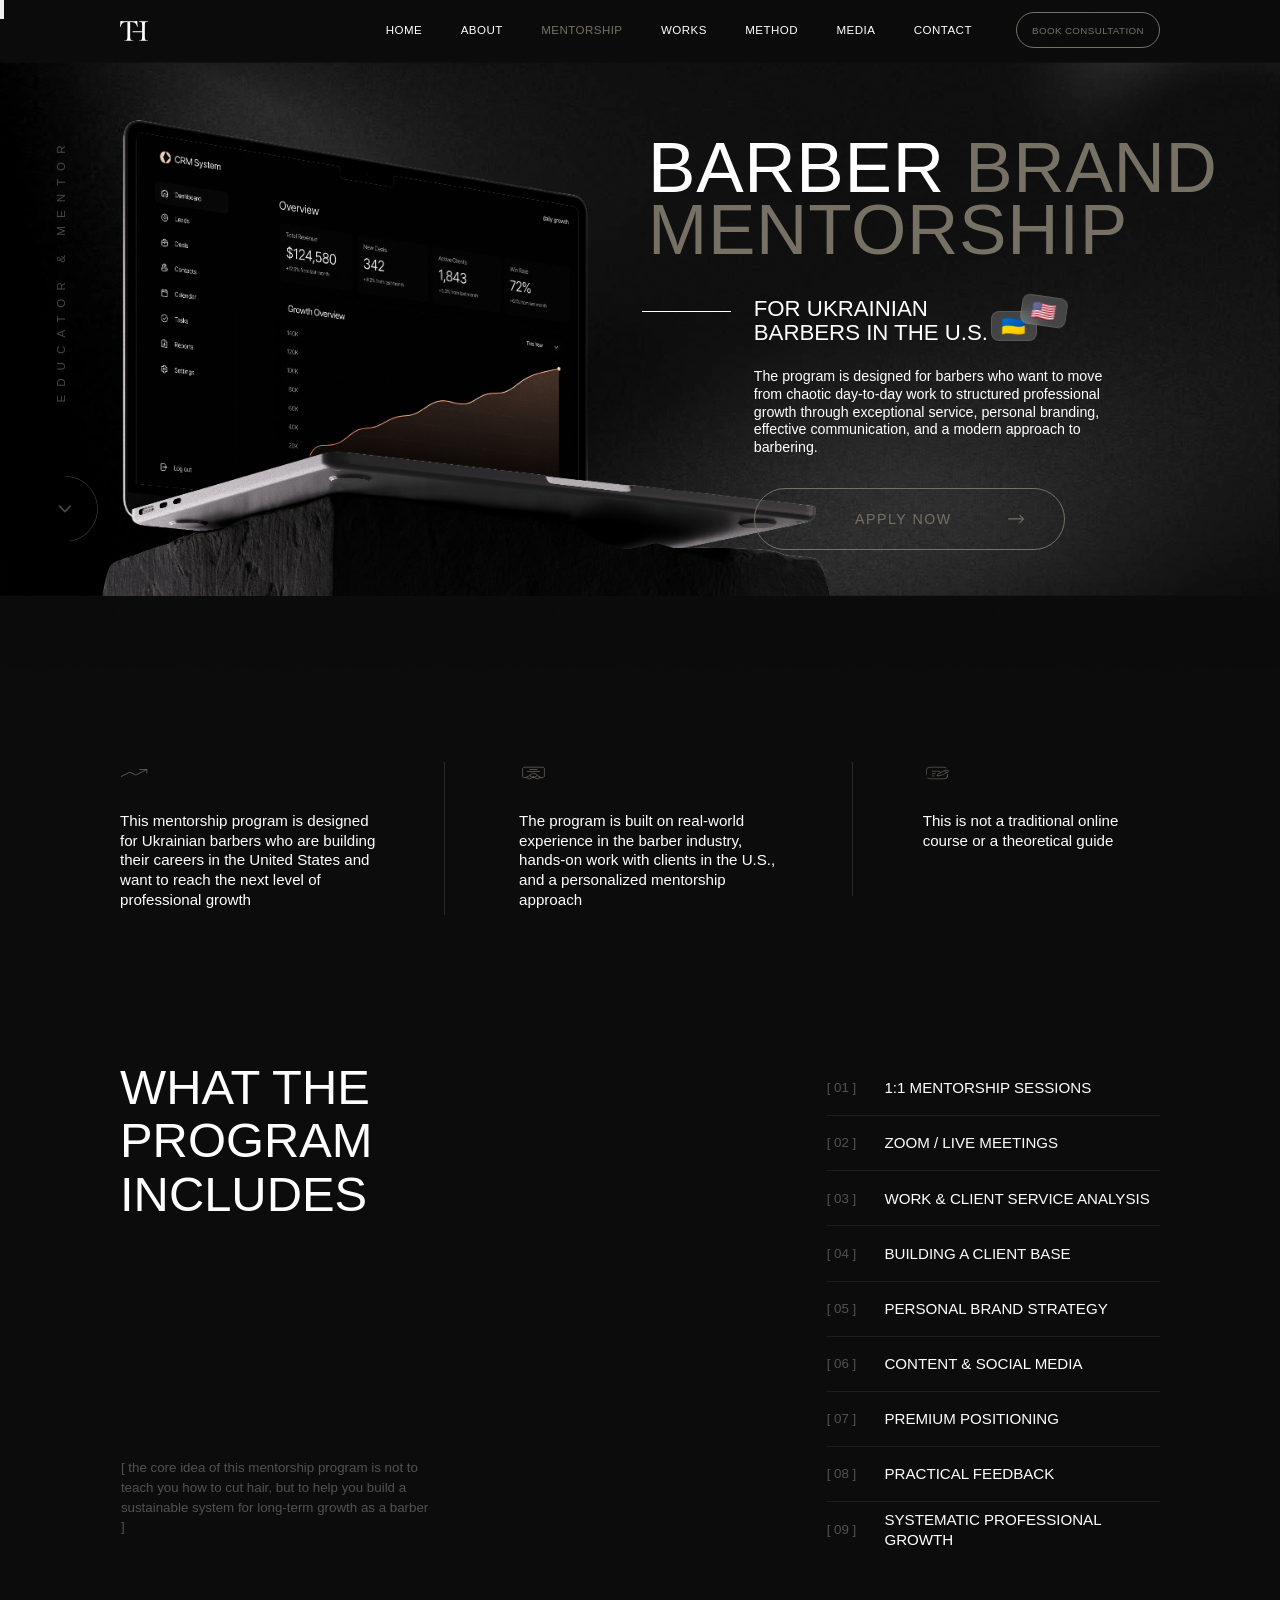
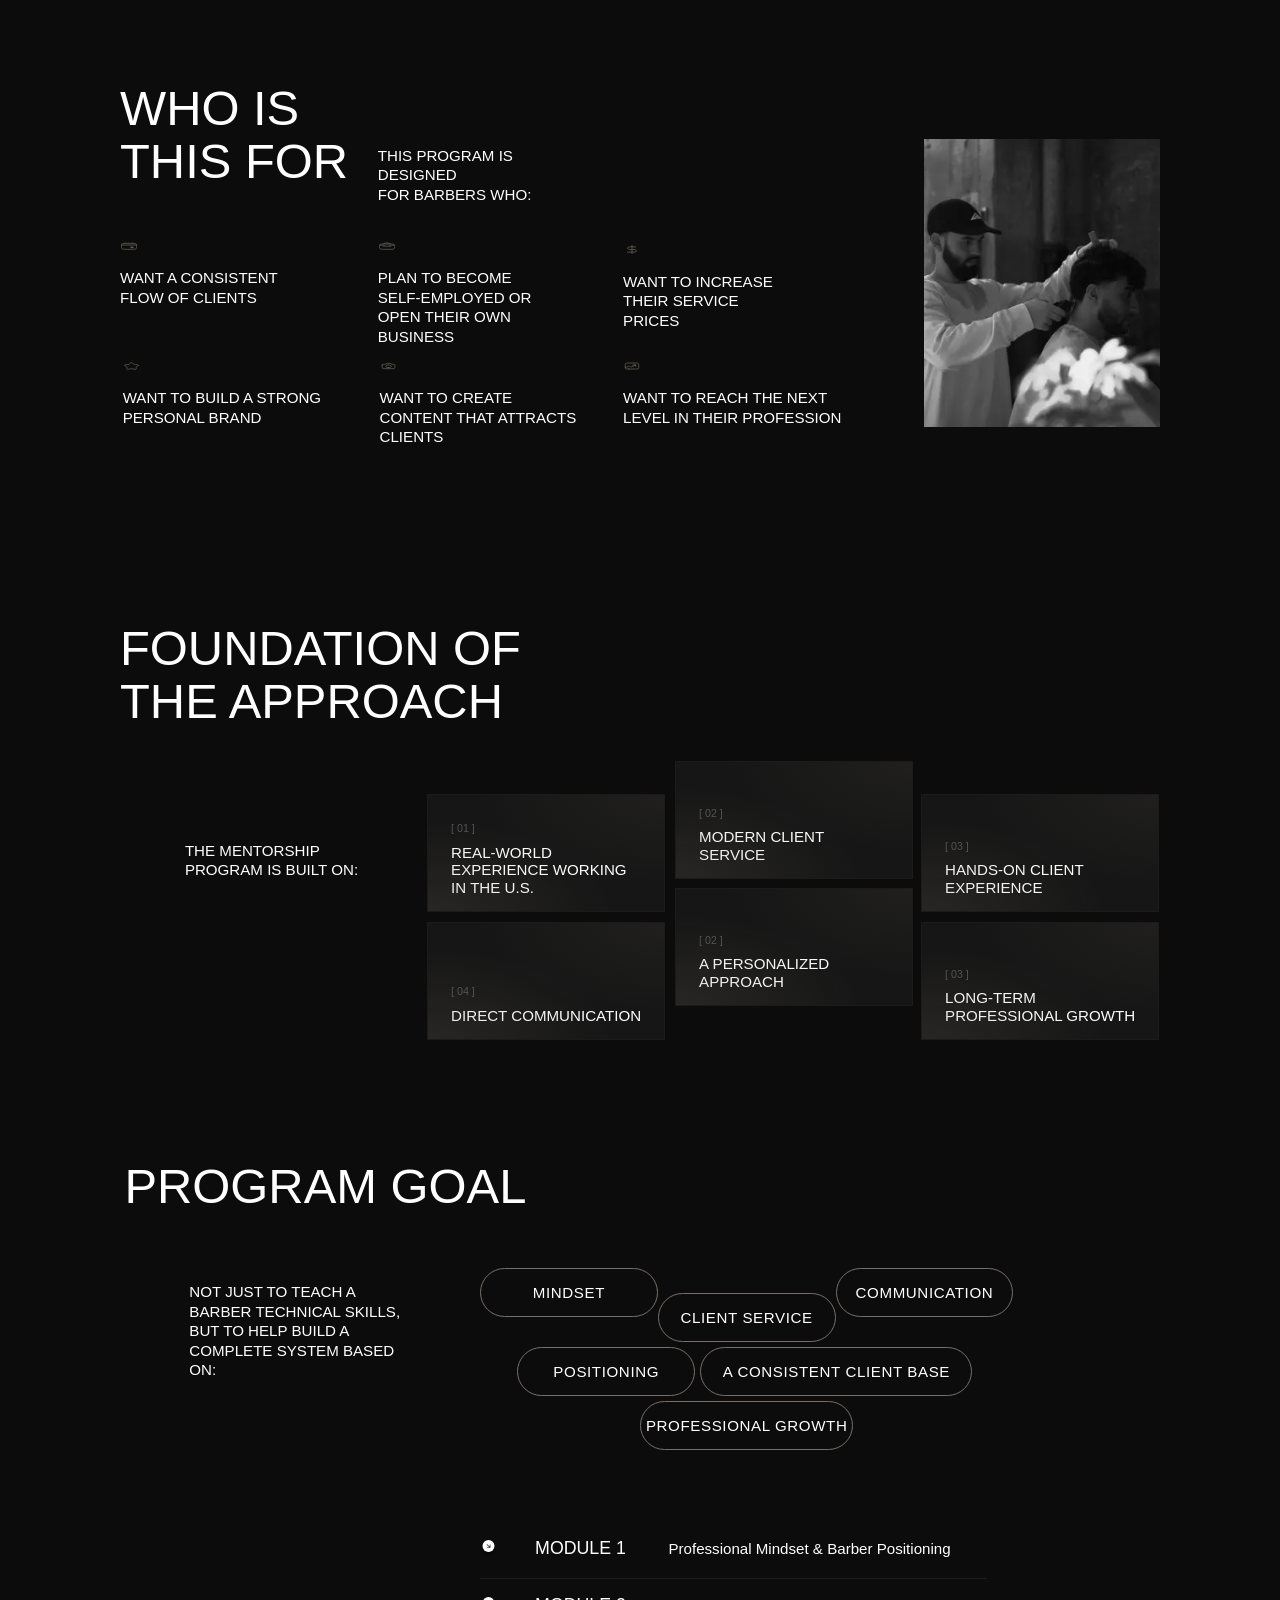
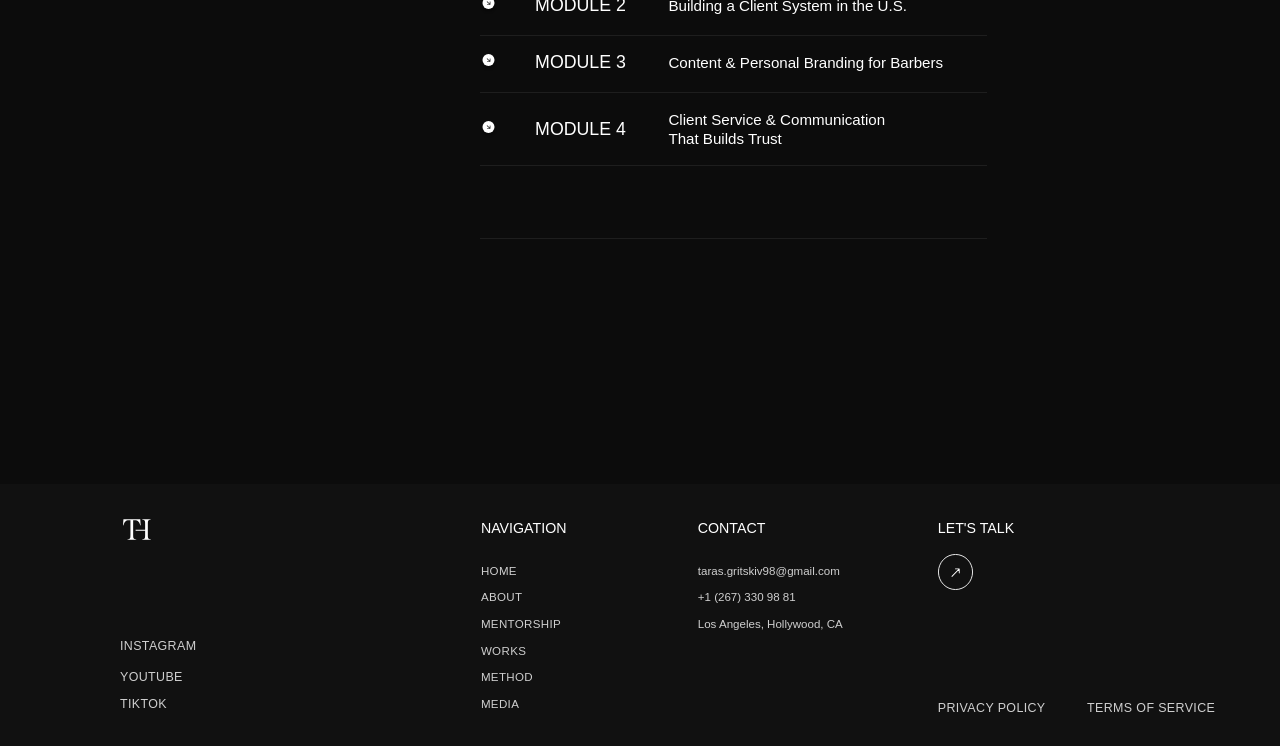
==== commit a6bffd77: "Fix viewport to width=390 — scales like Figma on all screen sizes Co-Authored-By: Claude Sonnet 4.6 " ====
--- a/mentorship.html
+++ b/mentorship.html
@@ -6,7 +6,7 @@
   <link rel="icon" type="image/svg+xml" href="assets/favicon.svg" />
   <link rel="icon" type="image/png" sizes="32x32" href="assets/favicon-32.png" />
   <link rel="apple-touch-icon" sizes="180x180" href="assets/apple-touch-icon.png" />
-  <meta name="viewport" content="width=device-width, initial-scale=1.0" />
+  <meta name="viewport" content="width=390" />
   <title>Barber Brand Mentorship — Taras Hrytskiv</title>
   <link rel="stylesheet" href="styles/base.css" />
   <link rel="stylesheet" href="styles/hero.css" />
--- a/styles/hero.css
+++ b/styles/hero.css
@@ -555,7 +555,7 @@
   /* ── Section ── */
   .hero {
     height: 680px;
-    min-height: 0;
+    min-height: 680px;
     background: #0c0c0c;
     overflow: visible;
   }
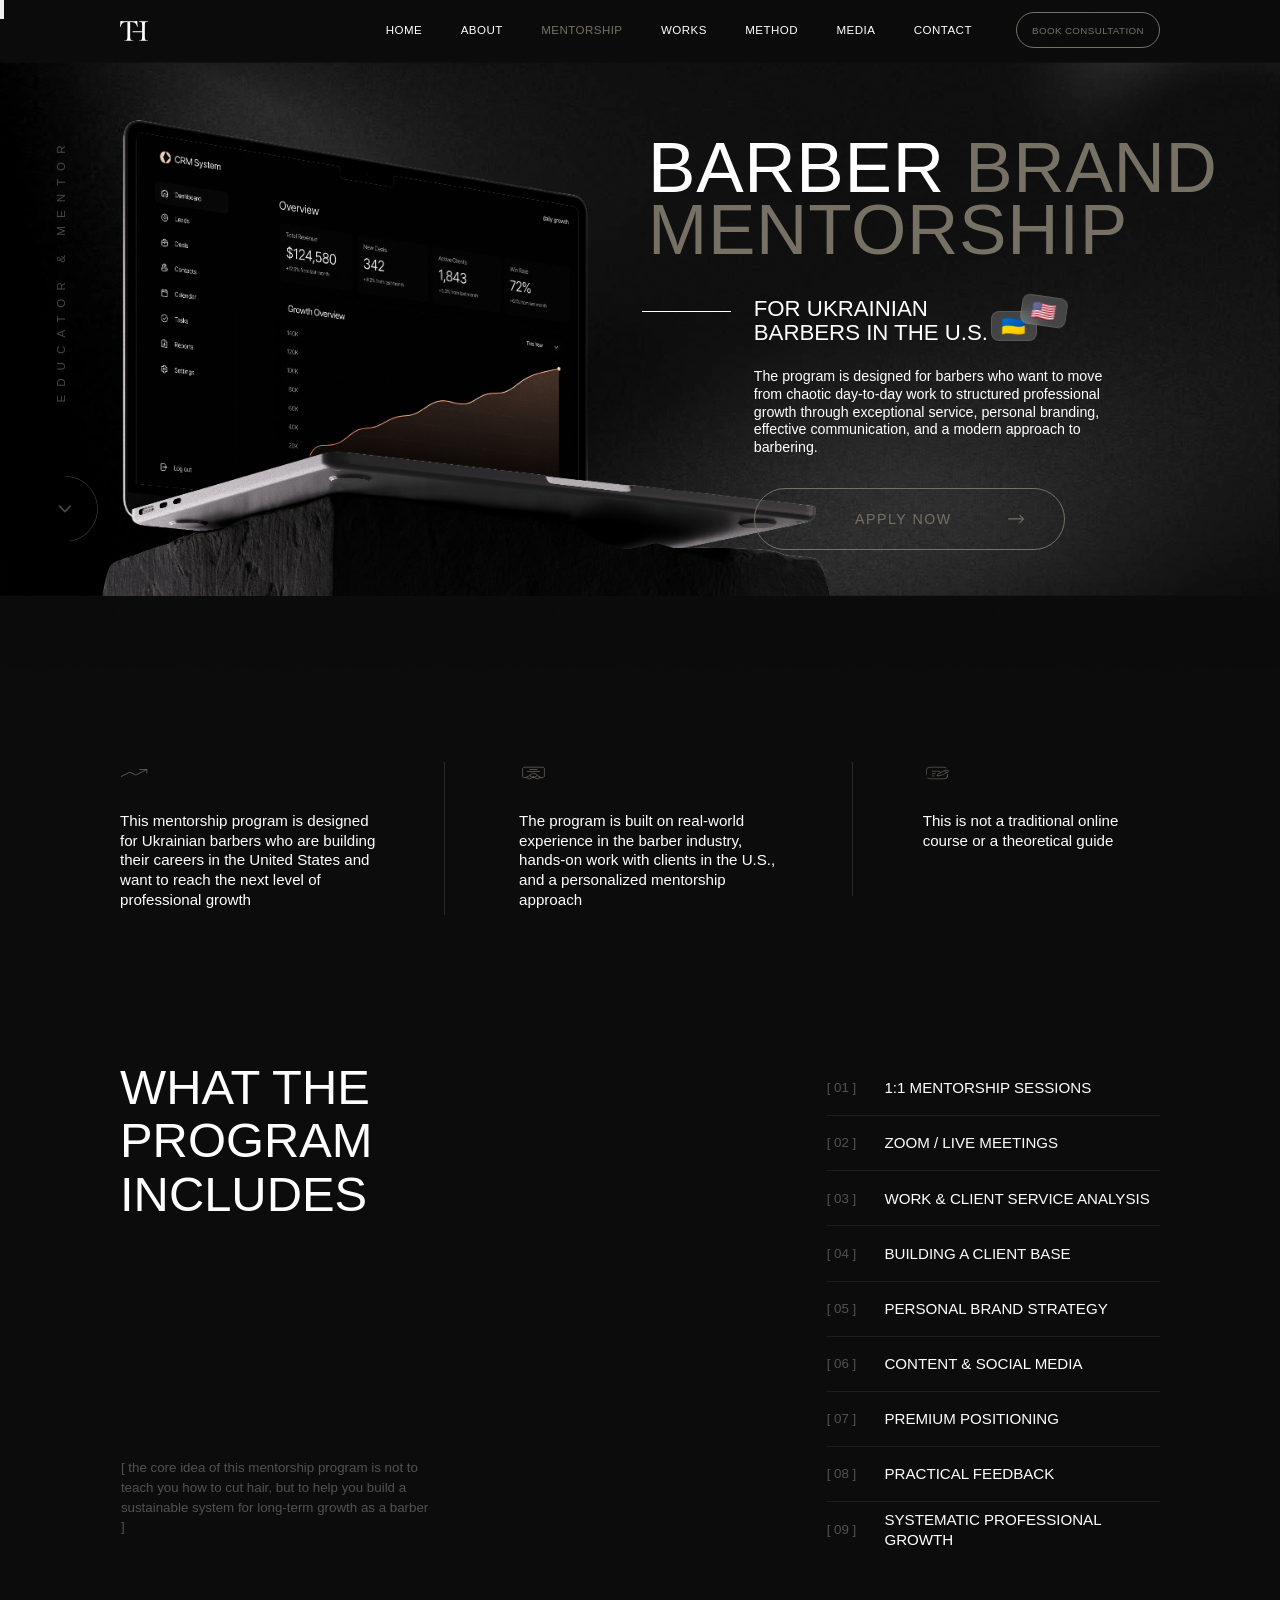
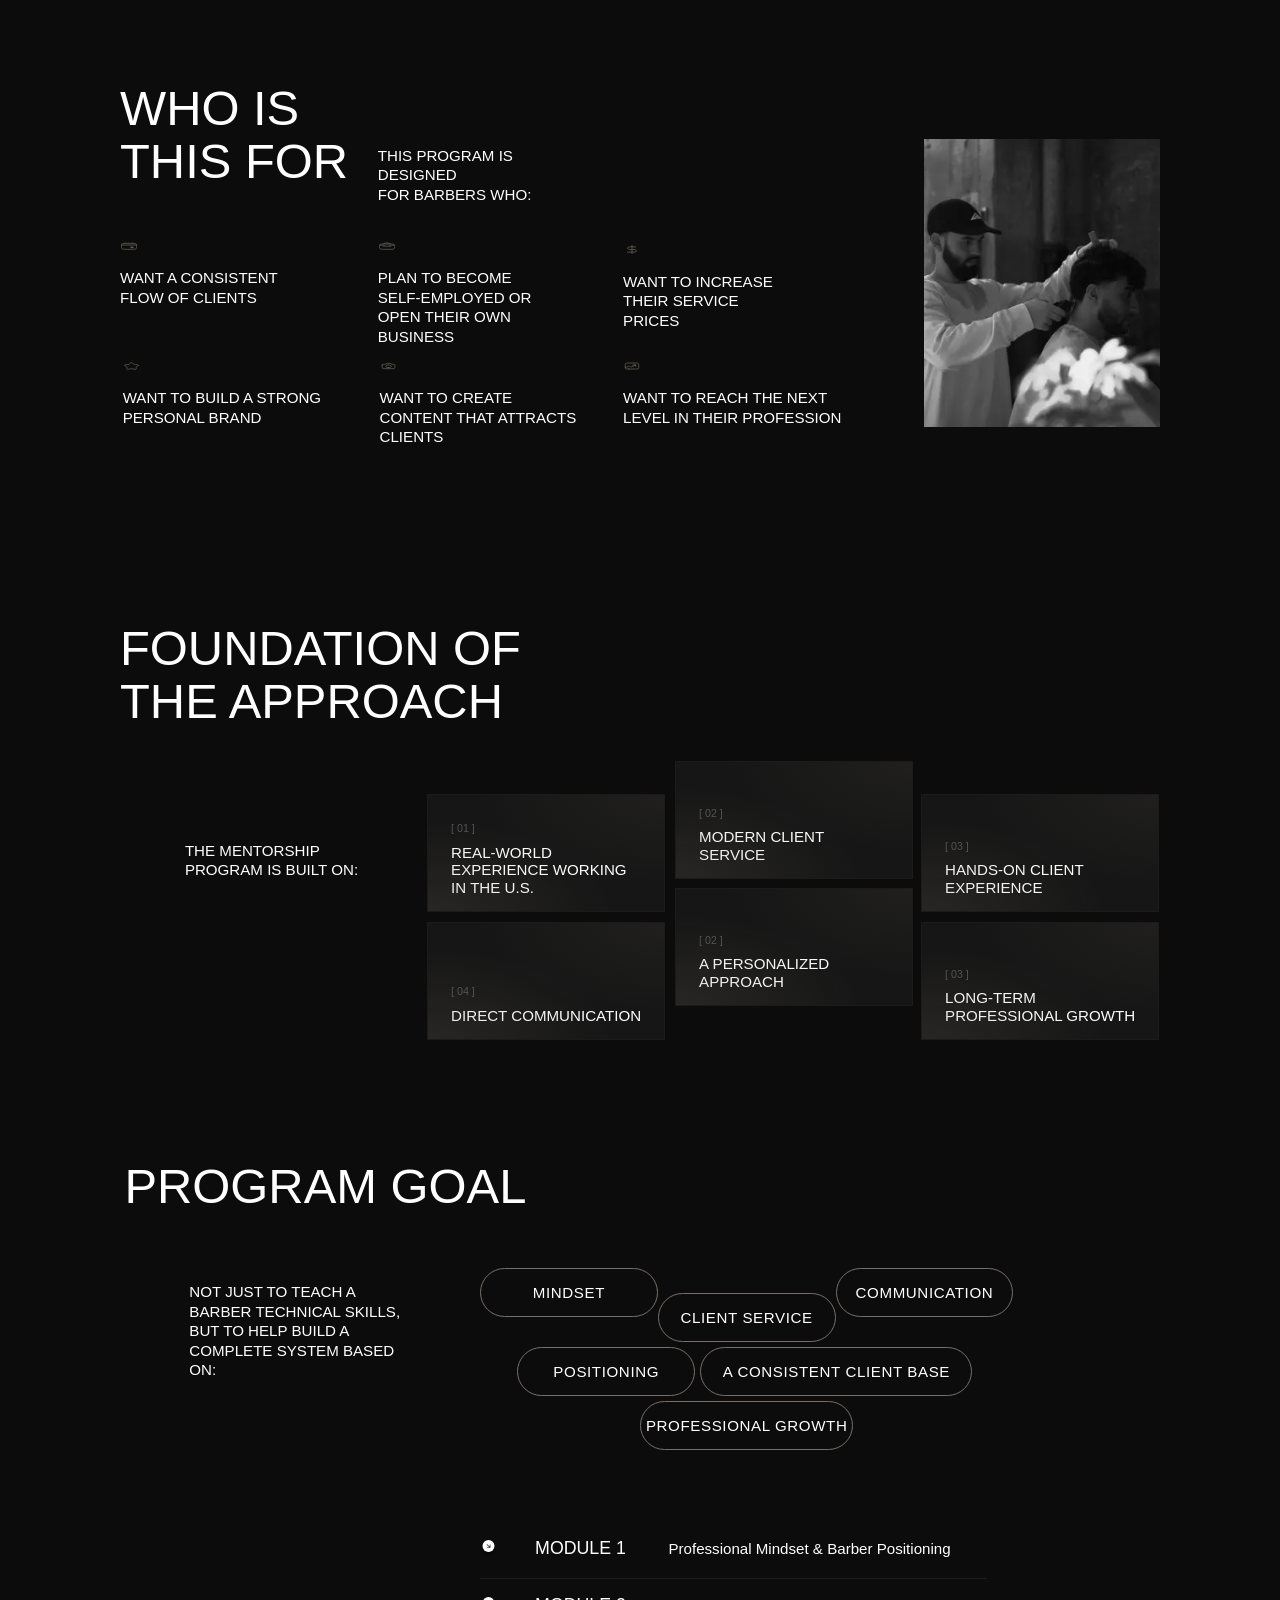
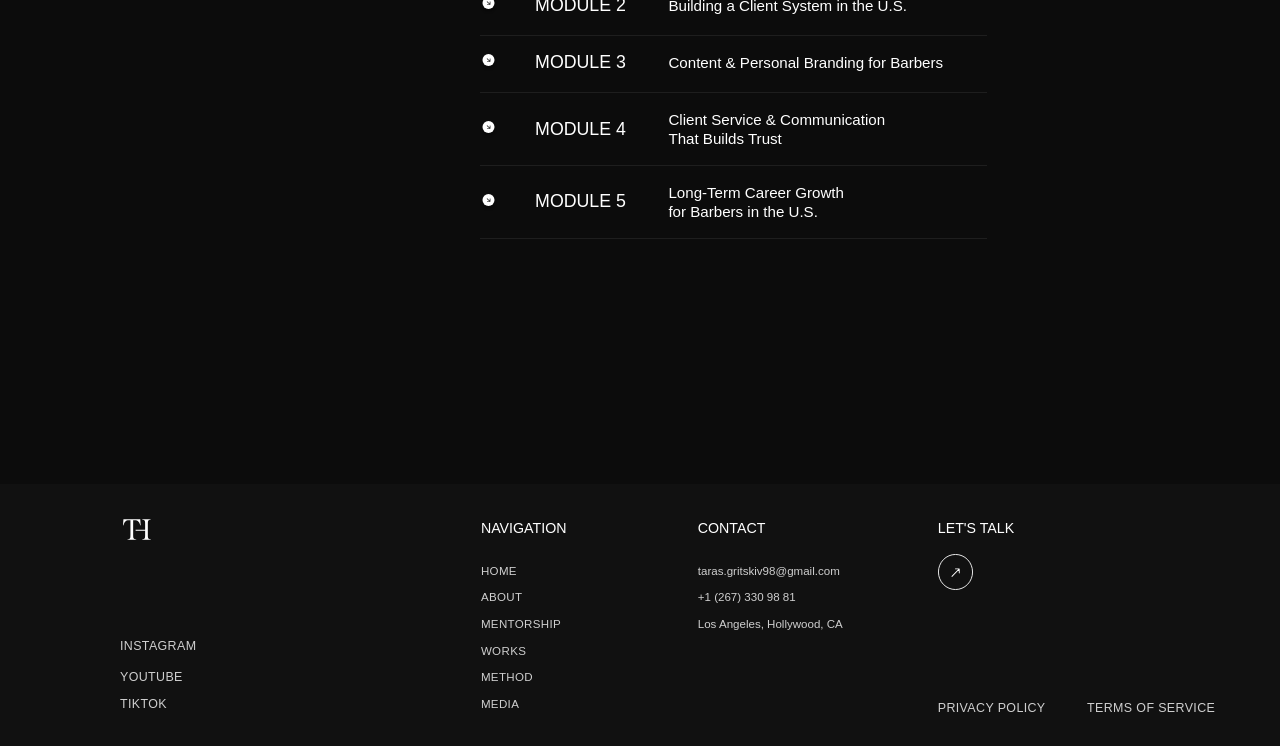
==== commit 646392ee: "Fix hamburger menu tap delay on all pages: touchend handlers Co-Authored-By: Claude Sonnet 4.6 <nore" ====
--- a/mentorship.html
+++ b/mentorship.html
@@ -54,7 +54,7 @@
       <a href="index.html#media" class="mob-menu__link">Media</a>
       <a href="#contact" class="mob-menu__link">Contact</a>
     </nav>
-    <a href="#" class="mob-menu__cta">
+    <a href="https://tarascuts.square.site/?utm_source=ig&utm_medium=social&utm_content=link_in_bio&utm_id=97760_v0_s00_e0_tv3" target="_blank" rel="noopener" class="mob-menu__cta">
       <span>Book Consultation</span>
       <img src="assets/b4_arrow.svg" class="mob-menu__cta-arrow" alt="" />
     </a>
@@ -78,7 +78,7 @@
       <li><a href="index.html#media">Media</a></li>
       <li><a href="#contact">Contact</a></li>
     </ul>
-    <a href="#" class="bbm-hero__cta-btn">
+    <a href="https://tarascuts.square.site/?utm_source=ig&utm_medium=social&utm_content=link_in_bio&utm_id=97760_v0_s00_e0_tv3" target="_blank" rel="noopener" class="bbm-hero__cta-btn">
       <span>Book Consultation</span>
     </a>
   </nav>
@@ -379,9 +379,14 @@
     menu.setAttribute('aria-hidden', 'true');
     document.body.style.overflow = '';
   }
-  if (openBtn) openBtn.addEventListener('click', openMenu);
-  closeBtn.addEventListener('click', closeMenu);
-  links.forEach(link => link.addEventListener('click', closeMenu));
+  function instant(el, fn) {
+    let didTouch = false;
+    el.addEventListener('touchend', e => { e.preventDefault(); didTouch = true; fn(); setTimeout(() => didTouch = false, 300); });
+    el.addEventListener('click', () => { if (!didTouch) fn(); });
+  }
+  if (openBtn) instant(openBtn, openMenu);
+  instant(closeBtn, closeMenu);
+  links.forEach(link => instant(link, closeMenu));
 })();
 
 // ═══ BBM BLOCK 2 — Scroll animations ═══
--- a/styles/base.css
+++ b/styles/base.css
@@ -13,3 +13,44 @@
   min-height: 100vh;
   overflow-x: hidden;
 }
+
+/* ── Mobile: replace hover fill animation with simple tap feedback ── */
+@media (max-width: 768px) {
+  /* Disable ::after fill on all pill buttons */
+  .hero__more-btn::after,
+  .b4__btn::after,
+  .b5__btn::after,
+  .block3__btn::after,
+  .bbm-hero__more-btn::after,
+  .method-hero__more-btn::after,
+  .method-b3__btn-pill::after {
+    display: none;
+  }
+
+  /* Active tap state */
+  .hero__more-btn:active,
+  .b4__btn:active,
+  .b5__btn:active,
+  .block3__btn:active,
+  .bbm-hero__more-btn:active,
+  .method-hero__more-btn:active {
+    background: rgba(119, 113, 101, 0.18);
+    border-color: #a09a8e;
+    transition: background 0.15s ease, border-color 0.15s ease;
+  }
+
+  .hero__more-btn:active span,
+  .b4__btn:active span,
+  .b5__btn:active span,
+  .block3__btn:active span,
+  .bbm-hero__more-btn:active span,
+  .method-hero__more-btn:active span {
+    color: #fff;
+    transition: color 0.15s ease;
+  }
+
+  .method-b3__btn-pill:active {
+    background: rgba(119, 113, 101, 0.18);
+    border-color: #a09a8e;
+  }
+}
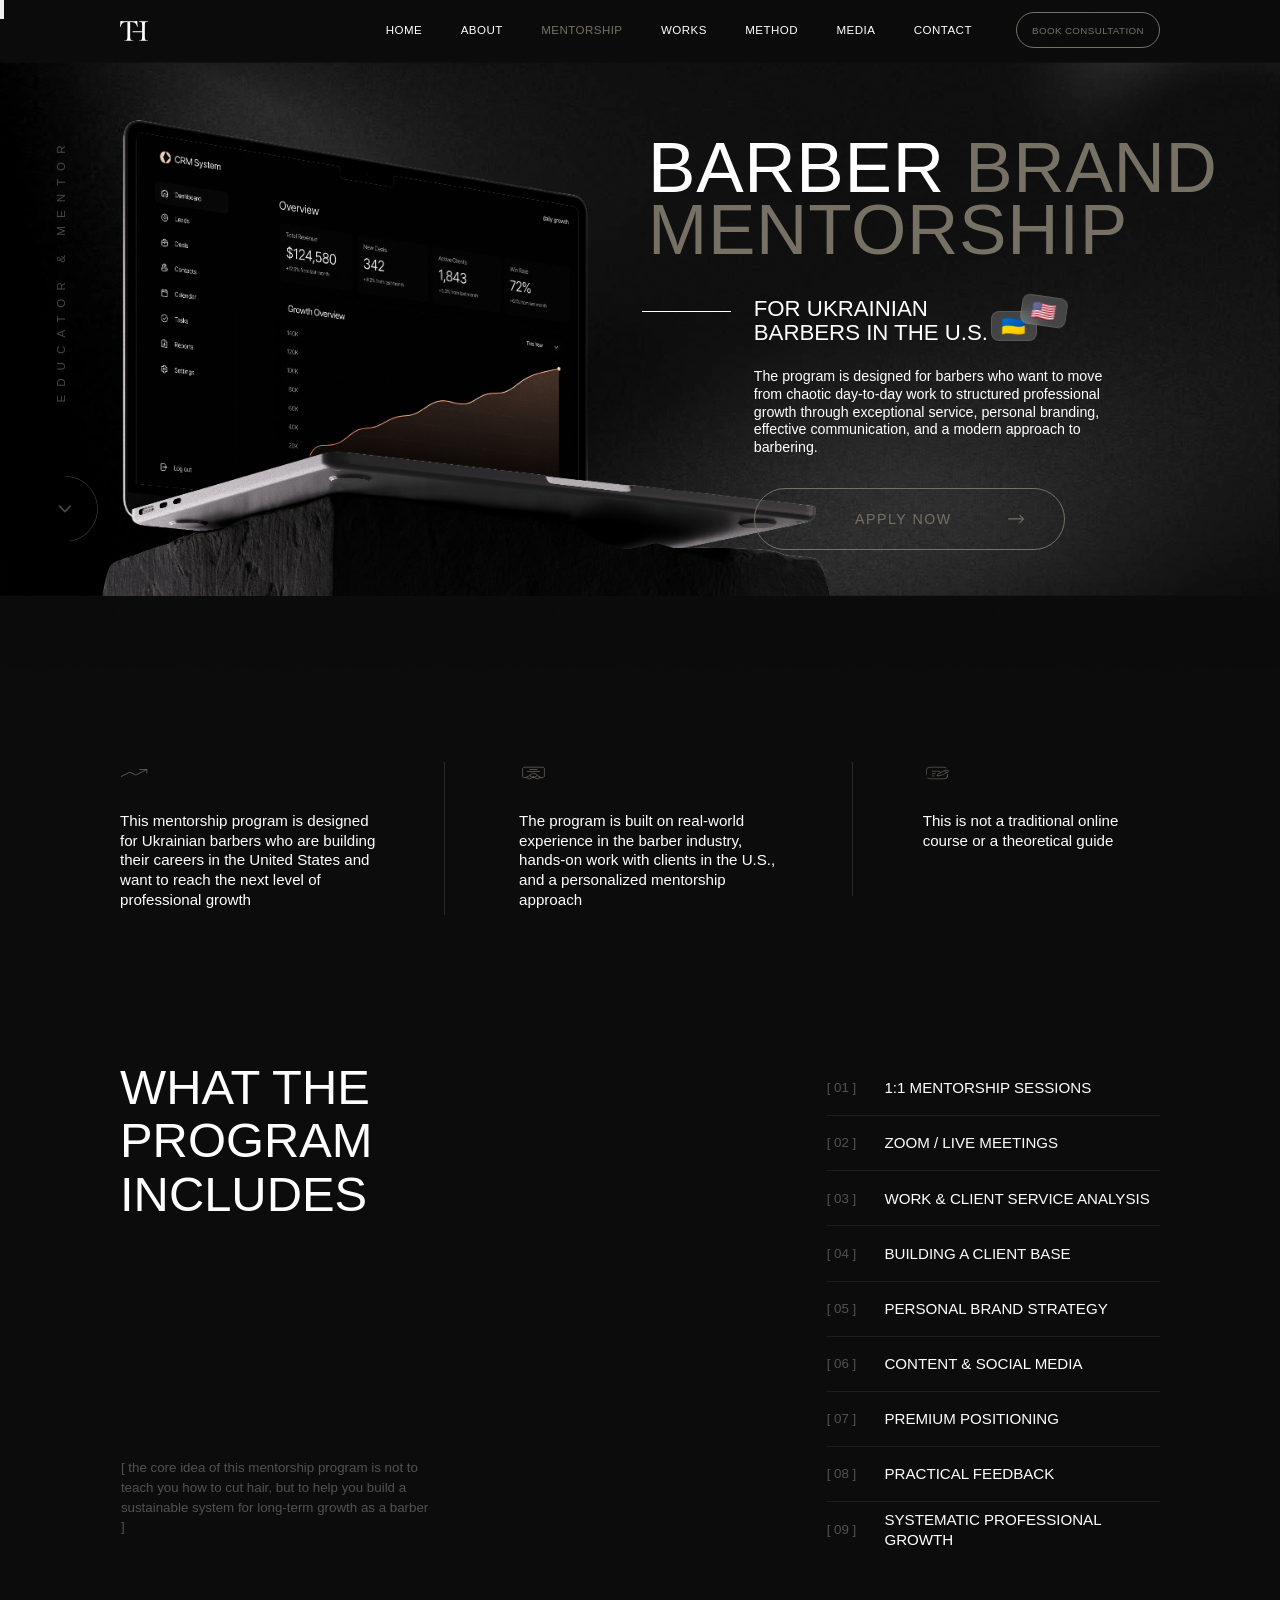
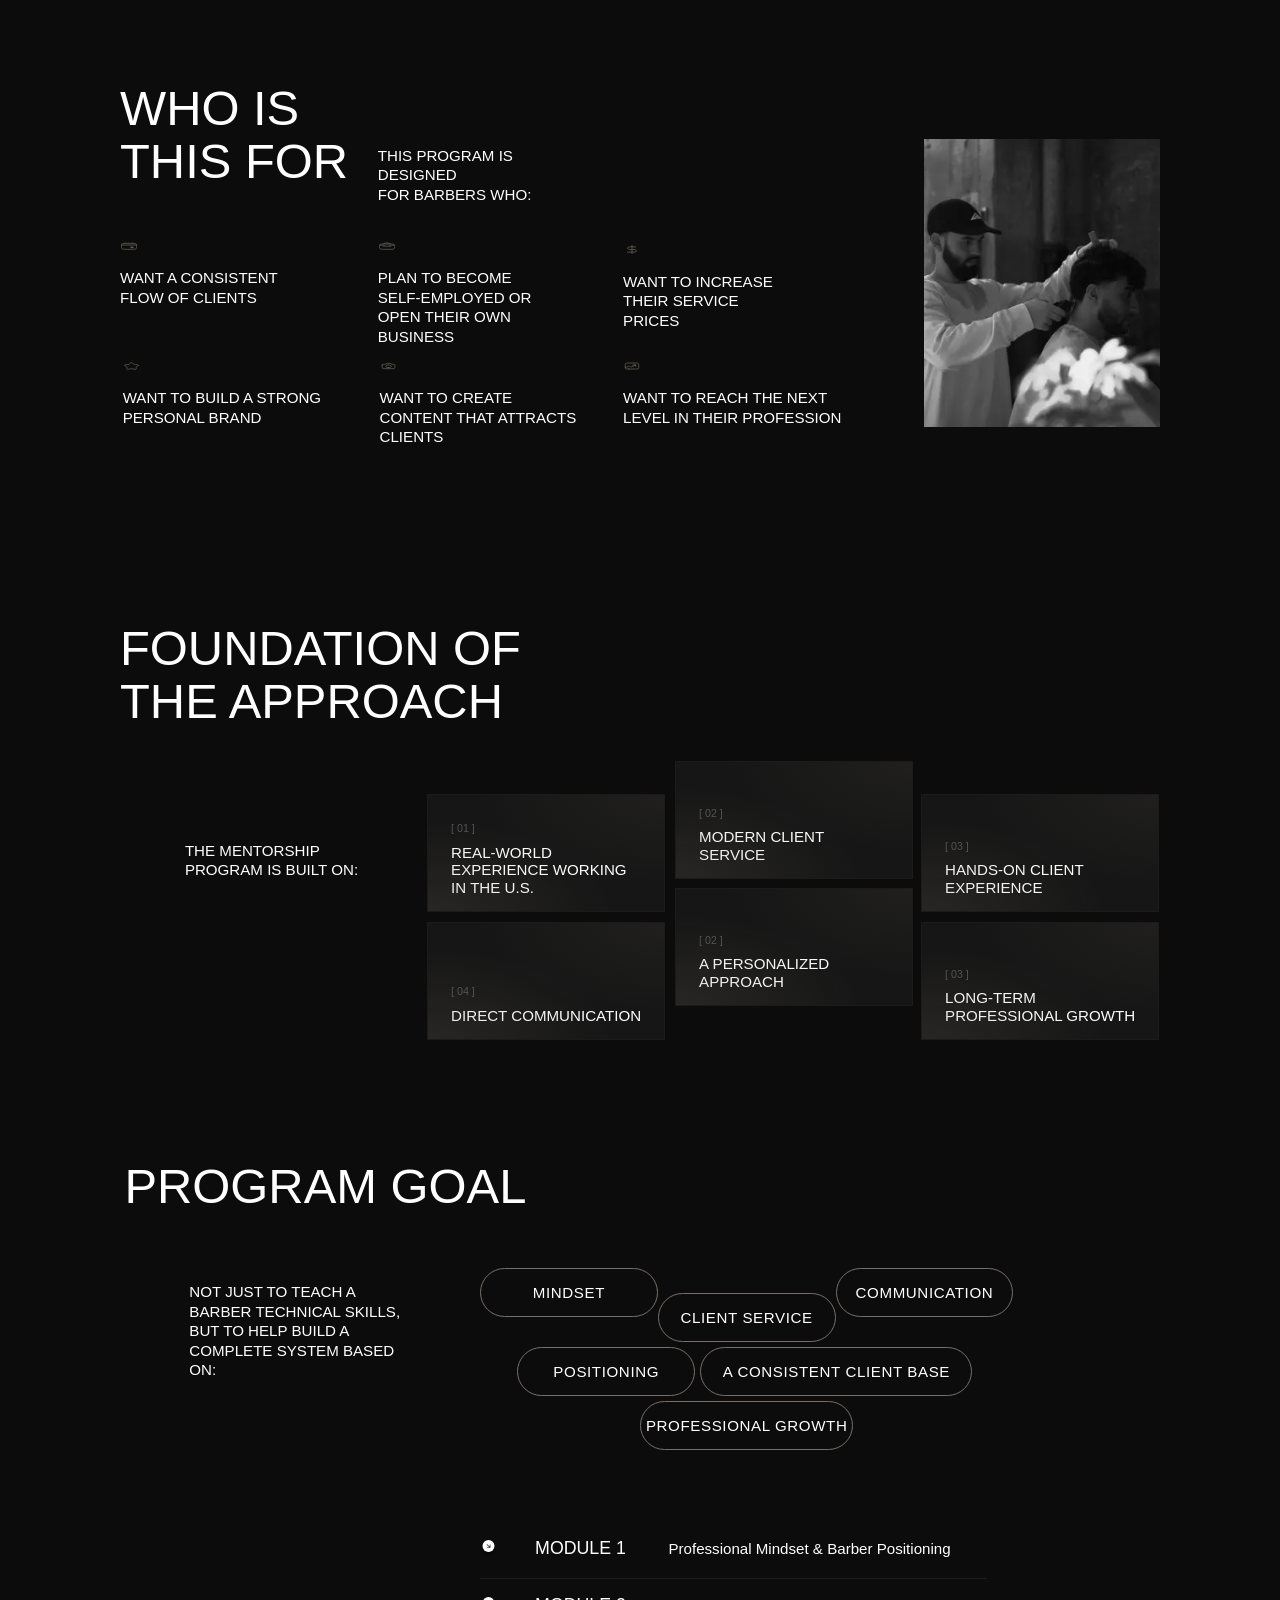
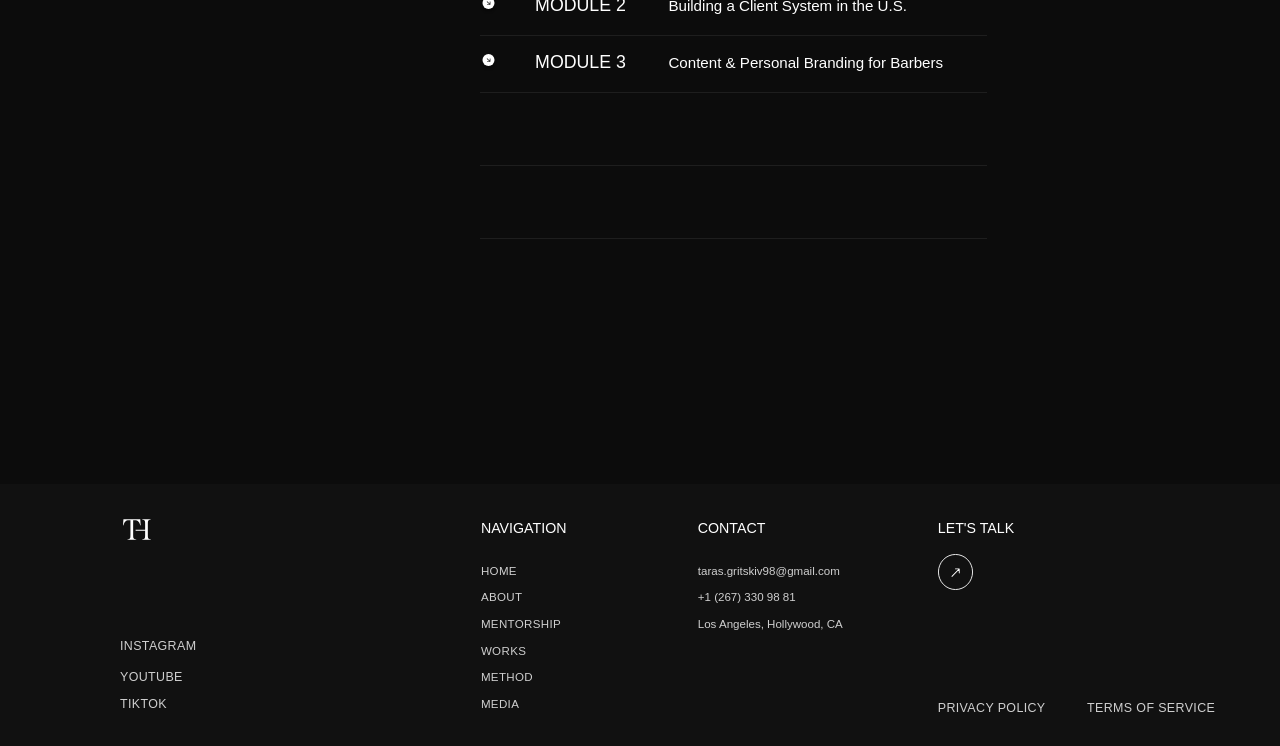
==== commit 11d0c05d: "Revert menu links to click handlers — only buttons use touchend Co-Authored-By: Claude Sonnet 4.6 <n" ====
--- a/mentorship.html
+++ b/mentorship.html
@@ -379,14 +379,14 @@
     menu.setAttribute('aria-hidden', 'true');
     document.body.style.overflow = '';
   }
-  function instant(el, fn) {
+  function instantBtn(el, fn) {
     let didTouch = false;
     el.addEventListener('touchend', e => { e.preventDefault(); didTouch = true; fn(); setTimeout(() => didTouch = false, 300); });
     el.addEventListener('click', () => { if (!didTouch) fn(); });
   }
-  if (openBtn) instant(openBtn, openMenu);
-  instant(closeBtn, closeMenu);
-  links.forEach(link => instant(link, closeMenu));
+  if (openBtn) instantBtn(openBtn, openMenu);
+  instantBtn(closeBtn, closeMenu);
+  links.forEach(link => link.addEventListener('click', closeMenu));
 })();
 
 // ═══ BBM BLOCK 2 — Scroll animations ═══
